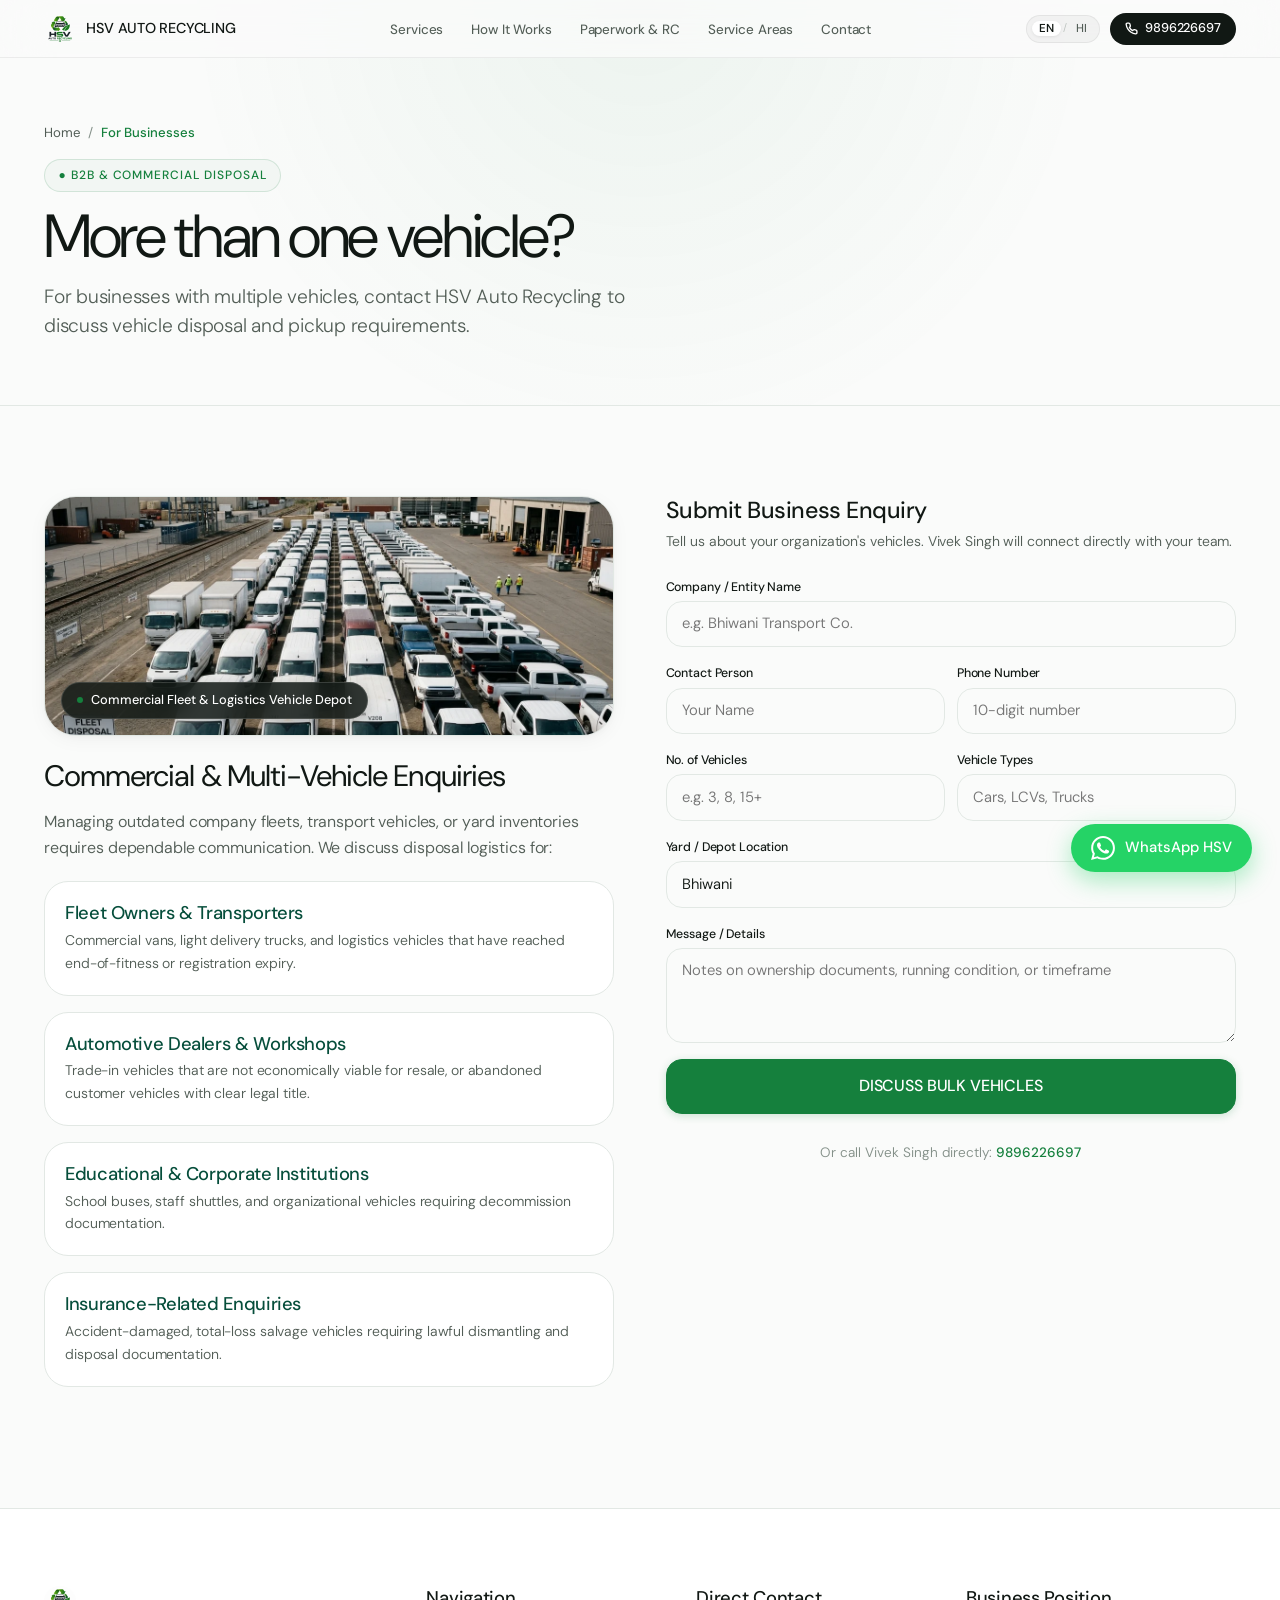
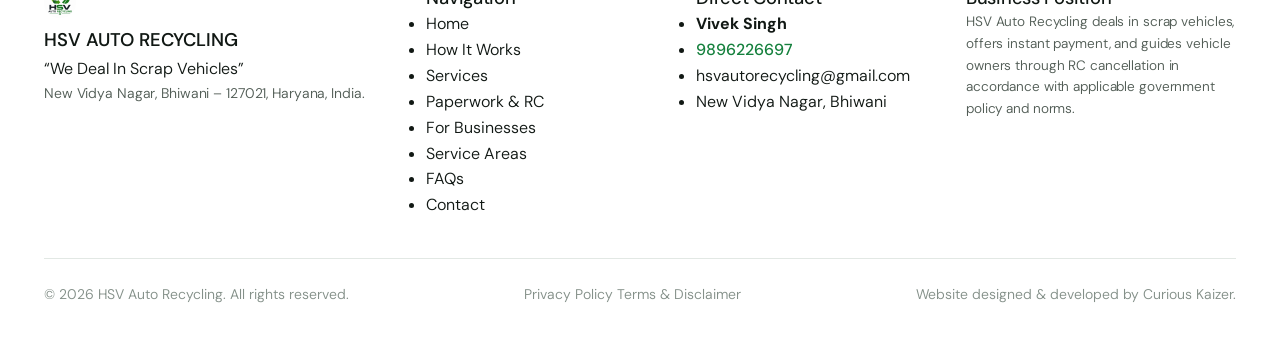
==== business.html @ 7b3df2b0 "Refactor navigation bar into minimal, clean, aesthetic Apple design" ====
<!DOCTYPE html>
<html lang="en">
<head>
  <meta charset="UTF-8">
  <meta name="viewport" content="width=device-width, initial-scale=1.0">
  <title>Business & Bulk Vehicle Disposal in Bhiwani | HSV Auto Recycling</title>
  <meta name="description" content="Corporate, transporter, dealer and fleet vehicle disposal enquiries with HSV Auto Recycling in Bhiwani, Haryana. Coordinated pickup, valuation and paperwork.">
  <link rel="canonical" href="https://hsvautorecycling.com/business.html">
  <meta property="og:title" content="Business & Bulk Vehicle Scrapping | HSV Auto Recycling">
  <meta property="og:description" content="Commercial fleet, transporter and bulk vehicle recycling coordination in Bhiwani, Haryana.">
  <meta property="og:image" content="assets/images/og-image.jpg">
  <link rel="icon" type="image/png" href="assets/images/favicon.png">

  <!-- Apple-inspired Typography: San Francisco & DM Sans -->
  <link rel="preconnect" href="https://fonts.googleapis.com">
  <link rel="preconnect" href="https://fonts.gstatic.com" crossorigin>
  <link href="https://fonts.googleapis.com/css2?family=DM+Sans:ital,opsz,wght@0,9..40,100..1000;1,9..40,100..1000&display=swap" rel="stylesheet">

  <link rel="stylesheet" href="assets/css/style.css">
</head>
<body>

  <header class="site-header" id="site-header">
    <div class="container nav-container">
      <a href="index.html" class="brand-logo-link" aria-label="HSV Auto Recycling">
        <img src="assets/images/logo-transparent.png" alt="HSV Emblem" class="brand-logo-img" width="32" height="32">
        <span class="brand-name">HSV AUTO RECYCLING</span>
      </a>

      <!-- Desktop Navigation Links (Clean & Minimal) -->
      <nav class="desktop-only" aria-label="Main Navigation">
        <ul class="nav-links">
          <li><a href="services.html" class="nav-link">Services</a></li>
          <li><a href="how-it-works.html" class="nav-link">How It Works</a></li>
          <li><a href="paperwork.html" class="nav-link">Paperwork &amp; RC</a></li>
          <li><a href="service-areas.html" class="nav-link">Service Areas</a></li>
          <li><a href="contact.html" class="nav-link">Contact</a></li>
        </ul>
      </nav>

      <!-- Nav Actions (Minimalist Pill Controls) -->
      <div class="nav-actions">
        <div class="lang-switch-pill" role="group" aria-label="Language Selector">
          <button type="button" class="lang-btn active" data-lang="en">EN</button>
          <span class="lang-divider">/</span>
          <button type="button" class="lang-btn" data-lang="hi">HI</button>
        </div>

        <a href="tel:9896226697" class="nav-cta-btn" aria-label="Call 9896226697">
          <svg width="13" height="13" viewBox="0 0 24 24" fill="none" stroke="currentColor" stroke-width="2.5" stroke-linecap="round" stroke-linejoin="round">
            <path d="M22 16.92v3a2 2 0 0 1-2.18 2 19.79 19.79 0 0 1-8.63-3.07 19.5 19.5 0 0 1-6-6 19.79 19.79 0 0 1-3.07-8.67A2 2 0 0 1 4.11 2h3a2 2 0 0 1 2 1.72 12.84 12.84 0 0 0 .7 2.81 2 2 0 0 1-.45 2.11L8.09 9.91a16 16 0 0 0 6 6l1.27-1.27a2 2 0 0 1 2.11-.45 12.84 12.84 0 0 0 2.81.7A2 2 0 0 1 22 16.92z"></path>
          </svg>
          <span>9896226697</span>
        </a>

        <button type="button" class="hamburger-btn" aria-label="Open Navigation Menu" aria-expanded="false">
          <span class="hamburger-line top"></span>
          <span class="hamburger-line bottom"></span>
        </button>
      </div>
    </div>
  </header>

  <!-- Mobile Navigation Sheet -->
  <div class="mobile-nav-sheet" aria-label="Mobile Navigation">
    <ul class="mobile-nav-links">
      <li><a href="index.html" class="mobile-nav-link"><span>Home</span> <span>→</span></a></li>
      <li><a href="services.html" class="mobile-nav-link"><span>Services</span> <span>→</span></a></li>
      <li><a href="how-it-works.html" class="mobile-nav-link"><span>How It Works</span> <span>→</span></a></li>
      <li><a href="paperwork.html" class="mobile-nav-link"><span>Paperwork &amp; RC</span> <span>→</span></a></li>
      <li><a href="business.html" class="mobile-nav-link active"><span>For Businesses</span> <span>→</span></a></li>
      <li><a href="service-areas.html" class="mobile-nav-link"><span>Service Areas</span> <span>→</span></a></li>
      <li><a href="faq.html" class="mobile-nav-link"><span>FAQs</span> <span>→</span></a></li>
      <li><a href="contact.html" class="mobile-nav-link"><span>Contact Us</span> <span>→</span></a></li>
    </ul>

    <div class="mobile-nav-footer">
      <a href="tel:9896226697" class="btn btn-primary btn-block">Call 9896226697</a>
      <a href="https://wa.me/919896226697?text=Hi%20HSV%20Auto%20Recycling%2C%20I%20have%20a%20bulk%20vehicle%20enquiry." target="_blank" rel="noopener noreferrer" class="btn btn-whatsapp btn-block">WhatsApp HSV</a>
    </div>
  </div>

  <main>
    <section class="subpage-hero">
      <div class="container subpage-hero-content">
        <nav class="breadcrumb-nav" aria-label="Breadcrumb">
          <a href="index.html">Home</a>
          <span>/</span>
          <span style="color: var(--color-primary); font-weight: 500;">For Businesses</span>
        </nav>
        <div class="pill">● B2B & COMMERCIAL DISPOSAL</div>
        <h1 style="margin-top: 0.75rem; margin-bottom: 0.75rem;">More than one vehicle?</h1>
        <p class="lead">
          For businesses with multiple vehicles, contact HSV Auto Recycling to discuss vehicle disposal and pickup requirements.
        </p>
      </div>
    </section>

    <section class="section">
      <div class="container">
        <div class="business-section-grid">
          
          <!-- B2B Information & Categories -->
          <div>
            <div class="media-card" style="height: 240px; margin-bottom: 1.5rem;"><img src="assets/images/fleet-commercial.webp" alt="Commercial Fleet Disposal Yard" loading="lazy"><div class="media-badge-overlay"><span class="pill-dot"></span> Commercial Fleet & Logistics Vehicle Depot</div></div>
            <h2 style="font-size: 1.85rem; margin-bottom: 1rem;">Commercial & Multi-Vehicle Enquiries</h2>
            <p style="margin-bottom: 1.25rem;">
              Managing outdated company fleets, transport vehicles, or yard inventories requires dependable communication. We discuss disposal logistics for:
            </p>

            <div style="display: flex; flex-direction: column; gap: 1rem; margin-bottom: 2rem;">
              <div class="bento-card" style="padding: 1.25rem;">
                <h3 style="font-size: 1.15rem; color: var(--color-forest); font-weight: 480; margin-bottom: 0.25rem;">Fleet Owners & Transporters</h3>
                <p style="font-size: 0.875rem; color: var(--text-secondary);">
                  Commercial vans, light delivery trucks, and logistics vehicles that have reached end-of-fitness or registration expiry.
                </p>
              </div>

              <div class="bento-card" style="padding: 1.25rem;">
                <h3 style="font-size: 1.15rem; color: var(--color-forest); font-weight: 480; margin-bottom: 0.25rem;">Automotive Dealers & Workshops</h3>
                <p style="font-size: 0.875rem; color: var(--text-secondary);">
                  Trade-in vehicles that are not economically viable for resale, or abandoned customer vehicles with clear legal title.
                </p>
              </div>

              <div class="bento-card" style="padding: 1.25rem;">
                <h3 style="font-size: 1.15rem; color: var(--color-forest); font-weight: 480; margin-bottom: 0.25rem;">Educational & Corporate Institutions</h3>
                <p style="font-size: 0.875rem; color: var(--text-secondary);">
                  School buses, staff shuttles, and organizational vehicles requiring decommission documentation.
                </p>
              </div>

              <div class="bento-card" style="padding: 1.25rem;">
                <h3 style="font-size: 1.15rem; color: var(--color-forest-green); margin-bottom: 0.25rem;">Insurance-Related Enquiries</h3>
                <p style="font-size: 0.875rem; color: var(--color-text-muted);">
                  Accident-damaged, total-loss salvage vehicles requiring lawful dismantling and disposal documentation.
                </p>
              </div>
            </div>
          </div>

          <!-- Business Enquiry Form -->
          <div class="business-card" style="position: sticky; top: 100px;">
            <h3 style="font-size: 1.45rem; margin-bottom: 0.35rem;">Submit Business Enquiry</h3>
            <p style="font-size: 0.875rem; color: var(--color-text-muted); margin-bottom: 1.5rem;">
              Tell us about your organization's vehicles. Vivek Singh will connect directly with your team.
            </p>

            <form id="business-enquiry-form" class="quote-form" novalidate>
              <div class="form-group">
                <label for="biz-company" class="form-label">Company / Entity Name</label>
                <input type="text" id="biz-company" name="company_name" class="form-input" placeholder="e.g. Bhiwani Transport Co." required>
              </div>

              <div style="display: grid; grid-template-columns: 1fr 1fr; gap: 0.75rem;">
                <div class="form-group">
                  <label for="biz-contact" class="form-label">Contact Person</label>
                  <input type="text" id="biz-contact" name="contact_person" class="form-input" placeholder="Your Name" required>
                </div>
                <div class="form-group">
                  <label for="biz-phone" class="form-label">Phone Number</label>
                  <input type="tel" id="biz-phone" name="phone" class="form-input" placeholder="10-digit number" required inputmode="numeric">
                </div>
              </div>

              <div style="display: grid; grid-template-columns: 1fr 1fr; gap: 0.75rem;">
                <div class="form-group">
                  <label for="biz-count" class="form-label">No. of Vehicles</label>
                  <input type="text" id="biz-count" name="number_of_vehicles" class="form-input" placeholder="e.g. 3, 8, 15+">
                </div>
                <div class="form-group">
                  <label for="biz-type" class="form-label">Vehicle Types</label>
                  <input type="text" id="biz-type" name="vehicle_types" class="form-input" placeholder="Cars, LCVs, Trucks">
                </div>
              </div>

              <div class="form-group">
                <label for="biz-location" class="form-label">Yard / Depot Location</label>
                <input type="text" id="biz-location" name="location" class="form-input" placeholder="City / Yard Location" value="Bhiwani">
              </div>

              <div class="form-group">
                <label for="biz-msg" class="form-label">Message / Details</label>
                <textarea id="biz-msg" name="message" class="form-textarea" rows="3" placeholder="Notes on ownership documents, running condition, or timeframe"></textarea>
              </div>

              <button type="submit" class="btn btn-primary btn-block btn-lg">
                DISCUSS BULK VEHICLES
              </button>

              <div style="text-align: center; margin-top: 0.75rem; font-size: 0.85rem; color: var(--text-tertiary);">
                Or call Vivek Singh directly: <a href="tel:9896226697" style="color: var(--color-primary); font-weight: 500;">9896226697</a>
              </div>
            </form>
          </div>

        </div>
      </div>
    </section>
  </main>

  <footer class="site-footer">
    <div class="container">
      <div class="footer-top-grid">
        <div class="footer-brand">
          <a href="index.html" class="brand-logo-link">
            <img src="assets/images/logo.png" alt="HSV Auto Recycling" class="brand-logo-img" width="160" height="52">
          </a>
          <div style="font-weight: 550; font-size: 1.15rem;">HSV AUTO RECYCLING</div>
          <div class="footer-tagline-quote">“We Deal In Scrap Vehicles”</div>
          <p style="font-size: 0.875rem; color: var(--text-secondary);">
            New Vidya Nagar, Bhiwani – 127021, Haryana, India.
          </p>
        </div>
        <div>
          <h4 class="footer-col-title">Navigation</h4>
          <ul class="footer-links">
            <li><a href="index.html" class="footer-link">Home</a></li>
            <li><a href="how-it-works.html" class="footer-link">How It Works</a></li>
            <li><a href="services.html" class="footer-link">Services</a></li>
            <li><a href="paperwork.html" class="footer-link">Paperwork & RC</a></li>
            <li><a href="business.html" class="footer-link">For Businesses</a></li>
            <li><a href="service-areas.html" class="footer-link">Service Areas</a></li>
            <li><a href="faq.html" class="footer-link">FAQs</a></li>
            <li><a href="contact.html" class="footer-link">Contact</a></li>
          </ul>
        </div>
        <div>
          <h4 class="footer-col-title">Direct Contact</h4>
          <ul class="footer-contact-list">
            <li><strong>Vivek Singh</strong></li>
            <li><a href="tel:9896226697" class="footer-link" style="color: var(--color-primary); font-weight: 500;">9896226697</a></li>
            <li><a href="mailto:hsvautorecycling@gmail.com" class="footer-link">hsvautorecycling@gmail.com</a></li>
            <li>New Vidya Nagar, Bhiwani</li>
          </ul>
        </div>
        <div>
          <h4 class="footer-col-title">Business Position</h4>
          <p style="font-size: 0.85rem; color: var(--color-text-muted); line-height: 1.6;">
            HSV Auto Recycling deals in scrap vehicles, offers instant payment, and guides vehicle owners through RC cancellation in accordance with applicable government policy and norms.
          </p>
        </div>
      </div>
      <div class="footer-bottom-bar">
        <div>© 2026 HSV Auto Recycling. All rights reserved.</div>
        <div class="footer-legal-links">
          <a href="privacy.html" class="footer-link">Privacy Policy</a>
          <a href="terms.html" class="footer-link">Terms & Disclaimer</a>
        </div>
        <div>Website designed & developed by Curious Kaizer.</div>
      </div>
    </div>
  </footer>

  <a href="https://wa.me/919896226697?text=Hi%20HSV%20Auto%20Recycling%2C%20I%20have%20a%20business%20enquiry." target="_blank" rel="noopener noreferrer" class="floating-whatsapp-btn" aria-label="WhatsApp HSV">
    <svg width="24" height="24" viewBox="0 0 24 24" fill="currentColor">
      <path d="M.057 24l1.687-6.163c-1.041-1.804-1.588-3.849-1.587-5.946.003-6.556 5.338-11.891 11.893-11.891 3.181.001 6.167 1.24 8.413 3.488 2.245 2.248 3.481 5.236 3.48 8.414-.003 6.557-5.338 11.892-11.893 11.892-1.99-.001-3.951-.5-5.688-1.448l-6.305 1.654zm6.597-3.807c1.676.995 3.276 1.591 5.392 1.592 5.448 0 9.886-4.434 9.889-9.885.002-5.462-4.415-9.89-9.881-9.892-5.452 0-9.887 4.434-9.889 9.884-.001 2.225.651 3.891 1.746 5.634l-.999 3.648 3.742-.981zm11.387-5.464c-.074-.124-.272-.198-.57-.347-.297-.149-1.758-.868-2.031-.967-.272-.099-.47-.149-.669.149-.198.297-.768.967-.941 1.165-.173.198-.347.223-.644.074-.297-.149-1.255-.462-2.39-1.475-.883-.788-1.48-1.761-1.653-2.059-.173-.297-.018-.458.13-.606.134-.133.297-.347.446-.521.151-.172.2-.296.3-.495.099-.198.05-.372-.025-.521-.075-.148-.669-1.611-.916-2.206-.242-.579-.487-.501-.669-.51l-.57-.01c-.198 0-.52.074-.792.372s-1.04 1.016-1.04 2.479 1.065 2.876 1.213 3.074c.149.198 2.095 3.2 5.076 4.487.709.306 1.263.489 1.694.626.712.226 1.36.194 1.872.118.571-.085 1.758-.719 2.006-1.413.248-.695.248-1.29.173-1.414z"/>
    </svg>
    <span>WhatsApp HSV</span>
  </a>

  <aside class="mobile-action-bar" aria-label="Quick Mobile Actions">
    <div class="mobile-action-bar-inner">
      <a href="tel:9896226697" class="mobile-action-btn btn-secondary">CALL</a>
      <a href="https://wa.me/919896226697?text=Hi%20HSV%20Auto%20Recycling%2C%20I%20have%20a%20bulk%20enquiry." target="_blank" rel="noopener noreferrer" class="mobile-action-btn btn-whatsapp">WHATSAPP</a>
      <a href="business.html#business-enquiry-form" class="mobile-action-btn btn-primary">BULK FORM</a>
    </div>
  </aside>

  <script src="assets/js/main.js"></script>
</body>
</html>
---- assets/css/style.css ----
@import url('https://fonts.googleapis.com/css2?family=DM+Sans:ital,opsz,wght@0,9..40,100..1000;1,9..40,100..1000&display=swap');

/* ==========================================================================
   HSV AUTO RECYCLING — PREMIUM APPLE-INSPIRED DESIGN SYSTEM
   Bhiwani, Haryana, India
   Swiss Typography • Bento Grid Architecture • Controlled Cinematic Motion
   Strict Font Family: Apple San Francisco (-apple-system / SF Pro) & DM Sans
   ========================================================================== */

:root {
  /* Core Brand Color Tokens */
  --color-primary: #15803D;
  --color-primary-hover: #166534;
  --color-primary-light: #22C55E;
  --color-primary-subtle: rgba(21, 128, 61, 0.08);
  --color-primary-glow: rgba(34, 197, 94, 0.25);
  --color-forest: #064E3B;
  --color-forest-dark: #072F24;
  --color-lime: #4ADE80;
  
  /* Legacy Color Compatibility for Subpages */
  --color-forest-green: var(--color-forest);
  --color-text-main: var(--text-primary);
  --color-text-muted: var(--text-secondary);
  --color-text-subtle: var(--text-tertiary);
  --color-surface-soft: var(--bg-surface-soft);
  --color-border: var(--border-subtle);
  --color-dark-bg: var(--dark-bg-page);
  --color-dark-surface: var(--dark-bg-surface);

  /* Neutral Palette (Light Mode Default) */
  --bg-page: #FAFBFA;
  --bg-surface: #FFFFFF;
  --bg-surface-soft: #F2F6F3;
  --bg-surface-elevated: #FFFFFF;
  --text-primary: #111814;
  --text-secondary: #525D56;
  --text-tertiary: #849089;
  --border-subtle: #E2E8E4;
  --border-hover: #CBD5CE;
  --border-highlight: rgba(21, 128, 61, 0.35);

  /* Dark Theme Tokens (Applied via data-theme="dark" or .theme-dark) */
  --dark-bg-page: #080D0B;
  --dark-bg-surface: #0E1612;
  --dark-bg-surface-soft: #14201A;
  --dark-bg-surface-elevated: #182820;
  --dark-text-primary: #F0F4F1;
  --dark-text-secondary: #9EB0A5;
  --dark-text-tertiary: #6E8276;
  --dark-border-subtle: #1C2E24;
  --dark-border-hover: #2B4536;
  --dark-border-highlight: rgba(74, 222, 128, 0.4);

  /* Systematic Spacing Scale */
  --space-1: 4px;
  --space-2: 8px;
  --space-3: 12px;
  --space-4: 16px;
  --space-5: 20px;
  --space-6: 24px;
  --space-8: 32px;
  --space-10: 40px;
  --space-12: 48px;
  --space-16: 64px;
  --space-20: 80px;
  --space-24: 96px;
  --space-32: 128px;

  /* Typography Scale & Metrics — Strictly Apple San Francisco & DM Sans */
  --font-sans: -apple-system, BlinkMacSystemFont, "SF Pro Display", "SF Pro Text", "SF Pro", "DM Sans", -apple-system-headline, sans-serif;
  --font-display: -apple-system, BlinkMacSystemFont, "SF Pro Display", "SF Pro", "DM Sans", -apple-system-headline, sans-serif;
  --font-body: -apple-system, BlinkMacSystemFont, "SF Pro Text", "DM Sans", sans-serif;
  --font-mono: -apple-system, BlinkMacSystemFont, "SF Pro Display", "DM Sans", monospace;

  /* Fluid Display Sizes */
  --text-hero: clamp(2.6rem, 5.5vw, 4.75rem);
  --text-h1: clamp(2.2rem, 4vw, 3.6rem);
  --text-h2: clamp(1.85rem, 3.2vw, 2.85rem);
  --text-h3: clamp(1.35rem, 2vw, 1.85rem);
  --text-lead: clamp(1.05rem, 1.5vw, 1.25rem);
  --text-body: 1rem;
  --text-small: 0.875rem;
  --text-caption: 0.775rem;

  /* Radii */
  --radius-xs: 6px;
  --radius-sm: 10px;
  --radius-md: 16px;
  --radius-lg: 24px;
  --radius-xl: 32px;
  --radius-pill: 9999px;

  /* Shadows (Subtle & Apple-grade) */
  --shadow-subtle: 0 1px 3px rgba(17, 24, 20, 0.03), 0 1px 2px rgba(17, 24, 20, 0.02);
  --shadow-card: 0 4px 20px -2px rgba(17, 24, 20, 0.05), 0 2px 6px -1px rgba(17, 24, 20, 0.03);
  --shadow-hover: 0 16px 36px -4px rgba(21, 128, 61, 0.1), 0 4px 12px -2px rgba(17, 24, 20, 0.04);
  --shadow-dark-card: 0 8px 30px rgba(0, 0, 0, 0.45);
  --shadow-float: 0 20px 48px rgba(7, 92, 52, 0.2);

  /* Transitions */
  --ease-out: cubic-bezier(0.16, 1, 0.3, 1);
  --transition-fast: 160ms var(--ease-out);
  --transition-normal: 260ms var(--ease-out);
  --transition-smooth: 420ms var(--ease-out);

  /* Layout Container */
  --container-max: 1360px;
  --header-height: 58px;
}

/* Base Reset */
*, *::before, *::after {
  box-sizing: border-box;
  margin: 0;
  padding: 0;
}

html {
  font-size: 16px;
  scroll-behavior: smooth;
  -webkit-font-smoothing: antialiased;
  -moz-osx-font-smoothing: grayscale;
  text-rendering: optimizeLegibility;
  background-color: var(--bg-page);
  color: var(--text-primary);
}

body {
  font-family: var(--font-sans);
  font-size: var(--text-body);
  font-weight: 350;
  line-height: 1.62;
  background-color: var(--bg-page);
  color: var(--text-primary);
  overflow-x: hidden;
  transition: background-color 0.4s var(--ease-out), color 0.4s var(--ease-out);
}

@media (max-width: 820px) {
  body {
    padding-bottom: 74px;
  }
}

img, picture, svg {
  display: block;
  max-width: 100%;
}

a {
  color: inherit;
  text-decoration: none;
  transition: color var(--transition-fast);
}

button, input, select, textarea {
  font: inherit;
}

button {
  cursor: pointer;
  border: none;
  background: none;
}

:focus-visible {
  outline: 2px solid var(--color-primary);
  outline-offset: 3px;
}

/* ==========================================================================
   2. VISUAL HIERARCHY & TYPOGRAPHY (APPLE-INSPIRED THIN REFINEMENT)
   ========================================================================== */
.eyebrow {
  display: inline-flex;
  align-items: center;
  gap: 0.5rem;
  font-family: var(--font-display);
  font-size: var(--text-caption);
  font-weight: 500;
  letter-spacing: 0.08em;
  text-transform: uppercase;
  color: var(--color-primary);
  background-color: var(--bg-surface-soft);
  padding: 0.35rem 0.85rem;
  border-radius: var(--radius-pill);
  border: 1px solid rgba(21, 128, 61, 0.15);
  margin-bottom: var(--space-3);
  width: fit-content;
}

.eyebrow-dot {
  width: 6px;
  height: 6px;
  border-radius: 50%;
  background-color: var(--color-primary);
  display: inline-block;
  animation: pulse-dot 2.5s infinite;
}

@keyframes pulse-dot {
  0% { transform: scale(0.9); opacity: 0.8; }
  50% { transform: scale(1.25); opacity: 1; }
  100% { transform: scale(0.9); opacity: 0.8; }
}

h1, h2, h3, h4, h5, h6 {
  font-family: var(--font-display);
  color: var(--text-primary);
  margin-top: 0;
  text-wrap: balance;
}

h1 {
  font-size: var(--text-hero);
  font-weight: 350;
  line-height: 1.05;
  letter-spacing: -0.04em;
}

h1 strong, h1 b {
  font-weight: 550;
}

h2 {
  font-size: var(--text-h2);
  font-weight: 400;
  line-height: 1.12;
  letter-spacing: -0.032em;
}

h2 strong, h2 b {
  font-weight: 550;
}

h3 {
  font-size: var(--text-h3);
  font-weight: 480;
  line-height: 1.22;
  letter-spacing: -0.02em;
}

h3 strong, h3 b {
  font-weight: 550;
}

h4 {
  font-size: 1.15rem;
  font-weight: 480;
  line-height: 1.35;
  letter-spacing: -0.015em;
}

p {
  font-family: var(--font-body);
  font-size: var(--text-body);
  font-weight: 350;
  color: var(--text-secondary);
  line-height: 1.64;
  letter-spacing: -0.008em;
}

p.lead, .lead, .subpage-hero-lead {
  font-size: var(--text-lead);
  font-weight: 300;
  line-height: 1.55;
  letter-spacing: -0.012em;
  color: var(--text-secondary);
  max-width: 640px;
}

.max-w-prose {
  max-width: 640px;
}

.text-gradient-green {
  background: linear-gradient(135deg, var(--color-primary) 0%, var(--color-primary-light) 100%);
  -webkit-background-clip: text;
  -webkit-text-fill-color: transparent;
  display: inline-block;
  font-weight: inherit;
}

/* Subpage Hero Section (Apple Editorial Layout) */
.subpage-hero {
  padding-top: calc(var(--header-height) + clamp(2.5rem, 5vw, 4.5rem));
  padding-bottom: clamp(2.5rem, 5vw, 4rem);
  background: radial-gradient(circle at 50% 0%, rgba(21, 128, 61, 0.06) 0%, transparent 60%), var(--bg-page);
  border-bottom: 1px solid var(--border-subtle);
  position: relative;
}

.subpage-hero-content {
  max-width: 860px;
}

.subpage-hero h1 {
  font-size: clamp(2.3rem, 4.8vw, 3.8rem);
  font-weight: 350;
  letter-spacing: -0.038em;
  line-height: 1.08;
  margin-top: var(--space-3);
  margin-bottom: var(--space-4);
  color: var(--text-primary);
}

.breadcrumb-nav {
  display: flex;
  align-items: center;
  gap: 0.5rem;
  font-size: 0.825rem;
  font-weight: 400;
  color: var(--text-tertiary);
  margin-bottom: var(--space-4);
}

.breadcrumb-nav a {
  color: var(--text-secondary);
  transition: color var(--transition-fast);
}

.breadcrumb-nav a:hover {
  color: var(--color-primary);
}

.breadcrumb-nav span {
  color: var(--text-tertiary);
}

/* Pill / Tag Component */
.pill {
  display: inline-flex;
  align-items: center;
  gap: 0.45rem;
  font-family: var(--font-display);
  font-size: 0.75rem;
  font-weight: 500;
  letter-spacing: 0.08em;
  text-transform: uppercase;
  color: var(--color-primary);
  background-color: var(--bg-surface-soft);
  padding: 0.35rem 0.85rem;
  border-radius: var(--radius-pill);
  border: 1px solid rgba(21, 128, 61, 0.15);
  width: fit-content;
}

.pill-dot {
  width: 6px;
  height: 6px;
  border-radius: 50%;
  background-color: var(--color-primary);
  display: inline-block;
}

/* Step Badge */
.step-badge {
  font-family: var(--font-display);
  font-size: 0.85rem;
  font-weight: 400;
  letter-spacing: -0.02em;
  color: var(--color-primary);
  background-color: var(--bg-surface-soft);
  padding: 0.25rem 0.65rem;
  border-radius: var(--radius-pill);
  border: 1px solid rgba(21, 128, 61, 0.15);
}

/* Eligibility note & vehicle card elements */
.eligibility-note {
  font-size: 0.8rem;
  font-weight: 400;
  color: var(--text-tertiary);
}

.vehicle-card-icon-wrap {
  width: 48px;
  height: 48px;
  border-radius: var(--radius-sm);
  background-color: var(--bg-surface-soft);
  color: var(--color-primary);
  display: flex;
  align-items: center;
  justify-content: center;
  margin-bottom: var(--space-4);
  transition: all var(--transition-fast);
}

.vehicle-card:hover .vehicle-card-icon-wrap {
  background-color: var(--color-primary);
  color: #FFFFFF;
}

.vehicle-card-title {
  font-size: 1.35rem;
  font-weight: 450;
  letter-spacing: -0.02em;
  margin-bottom: var(--space-2);
}

.vehicle-card-desc {
  font-size: 0.95rem;
  font-weight: 350;
  line-height: 1.6;
  color: var(--text-secondary);
  margin-bottom: var(--space-3);
}

.vehicle-card-footer {
  margin-top: auto;
  padding-top: var(--space-4);
  border-top: 1px solid var(--border-subtle);
  display: flex;
  align-items: center;
  justify-content: space-between;
  gap: var(--space-3);
}

/* ==========================================================================
   CONTAINER & SECTION SYSTEM
   ========================================================================== */
.container {
  width: 100%;
  max-width: var(--container-max);
  margin-left: auto;
  margin-right: auto;
  padding-left: clamp(1.25rem, 4vw, 2.75rem);
  padding-right: clamp(1.25rem, 4vw, 2.75rem);
}

.section {
  padding-top: clamp(4rem, 7vw, 7.5rem);
  padding-bottom: clamp(4rem, 7vw, 7.5rem);
  position: relative;
}

.section-header {
  max-width: 720px;
  margin-bottom: clamp(2.5rem, 5vw, 4.5rem);
}

.section-header.text-center {
  margin-left: auto;
  margin-right: auto;
  text-align: center;
}

.section-header h2 {
  margin-top: var(--space-2);
  margin-bottom: var(--space-4);
}

/* ==========================================================================
   3. SCROLL-BASED LIGHT → DARK TRANSITION SECTION
   ========================================================================== */
.theme-dark-transition-wrapper {
  background-color: var(--dark-bg-page);
  color: var(--dark-text-primary);
  position: relative;
  overflow: hidden;
  transition: background-color 0.5s var(--ease-out);
  padding-top: clamp(4.5rem, 8vw, 8rem);
  padding-bottom: clamp(4.5rem, 8vw, 8rem);
}

/* Glow Orb Background Accents in Dark Section */
.theme-dark-transition-wrapper::before {
  content: "";
  position: absolute;
  top: -150px;
  right: -100px;
  width: 500px;
  height: 500px;
  border-radius: 50%;
  background: radial-gradient(circle, rgba(21, 128, 61, 0.18) 0%, transparent 70%);
  pointer-events: none;
}

.theme-dark-transition-wrapper::after {
  content: "";
  position: absolute;
  bottom: -150px;
  left: -100px;
  width: 450px;
  height: 450px;
  border-radius: 50%;
  background: radial-gradient(circle, rgba(34, 197, 94, 0.12) 0%, transparent 70%);
  pointer-events: none;
}

.theme-dark-transition-wrapper h2, 
.theme-dark-transition-wrapper h3, 
.theme-dark-transition-wrapper h4 {
  color: var(--dark-text-primary);
}

.theme-dark-transition-wrapper p {
  color: var(--dark-text-secondary);
}

.theme-dark-transition-wrapper .eyebrow {
  background-color: rgba(74, 222, 128, 0.12);
  color: var(--color-lime);
  border-color: rgba(74, 222, 128, 0.25);
}

.theme-dark-transition-wrapper .eyebrow-dot {
  background-color: var(--color-lime);
}

.theme-dark-transition-wrapper .bento-card,
.theme-dark-transition-wrapper .why-card-sub,
.theme-dark-transition-wrapper .why-card-main {
  background-color: var(--dark-bg-surface);
  border-color: var(--dark-border-subtle);
  color: var(--dark-text-primary);
  box-shadow: var(--shadow-dark-card);
}

.theme-dark-transition-wrapper .bento-card:hover,
.theme-dark-transition-wrapper .why-card-sub:hover {
  border-color: var(--dark-border-highlight);
  box-shadow: 0 16px 36px rgba(0, 0, 0, 0.6), 0 0 20px rgba(34, 197, 94, 0.15);
}

/* ==========================================================================
   4 & 5. HEADING SCROLL WORD ILLUMINATION & BODY MOTION
   ========================================================================== */
.reveal-heading {
  display: inline;
}

.reveal-word {
  display: inline-block;
  opacity: 0.35;
  filter: blur(2px);
  transform: translateY(4px);
  transition: opacity 0.4s var(--ease-out), filter 0.4s var(--ease-out), transform 0.4s var(--ease-out);
}

.reveal-word.is-illuminated {
  opacity: 1;
  filter: blur(0);
  transform: translateY(0);
}

.scroll-reveal {
  opacity: 0;
  transform: translateY(22px);
  transition: opacity 0.6s var(--ease-out), transform 0.6s var(--ease-out);
  will-change: opacity, transform;
}

.scroll-reveal.is-revealed {
  opacity: 1;
  transform: translateY(0);
}

.delay-1 { transition-delay: 0.08s; }
.delay-2 { transition-delay: 0.16s; }
.delay-3 { transition-delay: 0.24s; }
.delay-4 { transition-delay: 0.32s; }

/* ==========================================================================
   13 & 14. NAVIGATION (APPLE-INSPIRED MINIMAL & CLEAN)
   ========================================================================== */
.site-header {
  position: fixed;
  top: 0;
  left: 0;
  width: 100%;
  height: var(--header-height);
  z-index: 1000;
  background-color: rgba(250, 251, 250, 0.82);
  backdrop-filter: blur(24px) saturate(180%);
  -webkit-backdrop-filter: blur(24px) saturate(180%);
  border-bottom: 1px solid rgba(0, 0, 0, 0.06);
  transition: background-color var(--transition-normal), border-color var(--transition-normal), box-shadow var(--transition-normal);
}

.site-header.is-scrolled {
  background-color: rgba(255, 255, 255, 0.94);
  border-bottom-color: rgba(0, 0, 0, 0.08);
  box-shadow: 0 2px 20px rgba(17, 24, 20, 0.04);
}

.nav-container {
  display: flex;
  align-items: center;
  justify-content: space-between;
  height: 100%;
  gap: var(--space-4);
}

/* Brand Link */
.brand-logo-link {
  display: inline-flex;
  align-items: center;
  gap: 0.65rem;
  text-decoration: none;
  flex-shrink: 0;
  transition: opacity var(--transition-fast);
}

.brand-logo-link:hover {
  opacity: 0.82;
}

.brand-logo-img {
  width: 32px;
  height: 32px;
  object-fit: contain;
  border-radius: 50%;
  flex-shrink: 0;
}

.brand-name {
  font-family: var(--font-display);
  font-size: 0.9rem;
  font-weight: 500;
  letter-spacing: -0.015em;
  color: var(--text-primary);
  line-height: 1;
  white-space: nowrap;
}

/* Center Desktop Links */
.nav-links {
  display: flex;
  align-items: center;
  gap: 0.25rem;
  list-style: none;
  margin: 0;
  padding: 0;
}

.nav-link {
  font-family: var(--font-display);
  font-size: 0.84rem;
  font-weight: 450;
  letter-spacing: -0.01em;
  color: var(--text-secondary);
  padding: 0.35rem 0.75rem;
  border-radius: var(--radius-pill);
  transition: color var(--transition-fast), background-color var(--transition-fast);
  text-decoration: none;
  white-space: nowrap;
}

.nav-link:hover {
  color: var(--text-primary);
  background-color: rgba(0, 0, 0, 0.04);
}

.nav-link.active {
  color: var(--color-primary);
  background-color: var(--color-primary-subtle);
  font-weight: 500;
}

/* Right Nav Controls */
.nav-actions {
  display: flex;
  align-items: center;
  gap: 0.6rem;
  flex-shrink: 0;
}

/* Minimal Frosted Language Pill */
.lang-switch-pill {
  display: inline-flex;
  align-items: center;
  gap: 2px;
  padding: 2px 5px;
  background: rgba(0, 0, 0, 0.035);
  border: 1px solid rgba(0, 0, 0, 0.06);
  border-radius: var(--radius-pill);
  height: 28px;
}

.lang-switch-pill .lang-btn {
  background: transparent;
  border: none;
  cursor: pointer;
  padding: 2px 7px;
  font-family: var(--font-display);
  font-size: 0.72rem;
  font-weight: 480;
  color: var(--text-secondary);
  border-radius: var(--radius-pill);
  line-height: 1;
  transition: all var(--transition-fast);
}

.lang-switch-pill .lang-btn:hover {
  color: var(--text-primary);
}

.lang-switch-pill .lang-btn.active {
  background: #FFFFFF;
  color: var(--text-primary);
  font-weight: 550;
  box-shadow: 0 1px 3px rgba(0, 0, 0, 0.08);
}

.lang-divider {
  font-size: 0.65rem;
  color: var(--text-tertiary);
  opacity: 0.5;
  user-select: none;
}

/* Apple-style Primary CTA Pill */
.nav-cta-btn {
  display: inline-flex;
  align-items: center;
  gap: 0.45rem;
  height: 32px;
  padding: 0 0.95rem;
  background-color: var(--text-primary);
  color: #FFFFFF;
  border-radius: var(--radius-pill);
  font-family: var(--font-display);
  font-size: 0.8rem;
  font-weight: 500;
  letter-spacing: -0.01em;
  text-decoration: none;
  white-space: nowrap;
  transition: background-color var(--transition-fast), transform var(--transition-fast);
}

.nav-cta-btn:hover {
  background-color: var(--color-primary);
  transform: translateY(-0.5px);
}

.nav-cta-btn:active {
  transform: scale(0.98);
}

/* Minimal 2-Line Hamburger Button */
.hamburger-btn {
  display: none;
  width: 32px;
  height: 32px;
  padding: 0;
  border: 1px solid rgba(0, 0, 0, 0.08);
  border-radius: var(--radius-pill);
  background: transparent;
  cursor: pointer;
  align-items: center;
  justify-content: center;
  flex-direction: column;
  gap: 4px;
  transition: border-color var(--transition-fast), background-color var(--transition-fast);
}

.hamburger-btn:hover {
  background-color: rgba(0, 0, 0, 0.04);
  border-color: rgba(0, 0, 0, 0.12);
}

.hamburger-line {
  width: 15px;
  height: 1.5px;
  background-color: var(--text-primary);
  border-radius: 2px;
  transition: transform 0.25s var(--ease-out), opacity 0.25s var(--ease-out);
  transform-origin: center;
}

.hamburger-btn.is-active .hamburger-line.top {
  transform: translateY(2.75px) rotate(45deg);
}

.hamburger-btn.is-active .hamburger-line.bottom {
  transform: translateY(-2.75px) rotate(-45deg);
}

/* Full-Fidelity Mobile Nav Sheet */
.mobile-nav-sheet {
  position: fixed;
  top: var(--header-height);
  left: 0;
  width: 100%;
  height: calc(100dvh - var(--header-height));
  background: rgba(255, 255, 255, 0.97);
  backdrop-filter: blur(28px) saturate(180%);
  -webkit-backdrop-filter: blur(28px) saturate(180%);
  z-index: 999;
  display: flex;
  flex-direction: column;
  padding: 1.25rem 1.5rem 2rem;
  opacity: 0;
  pointer-events: none;
  transform: translateY(-8px);
  transition: opacity 0.24s var(--ease-out), transform 0.24s var(--ease-out);
  overflow-y: auto;
}

.mobile-nav-sheet.is-open {
  opacity: 1;
  pointer-events: auto;
  transform: translateY(0);
}

.mobile-nav-links {
  list-style: none;
  display: flex;
  flex-direction: column;
  gap: 0.15rem;
  margin: 0 0 auto 0;
  padding: 0;
}

.mobile-nav-link {
  display: flex;
  align-items: center;
  justify-content: space-between;
  padding: 0.75rem 0.4rem;
  font-family: var(--font-display);
  font-size: 1.1rem;
  font-weight: 450;
  letter-spacing: -0.02em;
  color: var(--text-primary);
  text-decoration: none;
  border-bottom: 1px solid var(--border-subtle);
  transition: color var(--transition-fast), padding-left var(--transition-fast);
}

.mobile-nav-link:hover, .mobile-nav-link.active {
  color: var(--color-primary);
  padding-left: 0.35rem;
}

.mobile-nav-link.active {
  font-weight: 500;
}

.mobile-nav-footer {
  display: flex;
  flex-direction: column;
  gap: 0.65rem;
  padding-top: 1.5rem;
}

/* Dark Section Inversion Support */
body.in-dark-section .site-header {
  background-color: rgba(8, 13, 11, 0.88) !important;
  border-bottom-color: rgba(255, 255, 255, 0.08) !important;
}

body.in-dark-section .brand-name {
  color: #FFFFFF;
}

body.in-dark-section .nav-link {
  color: var(--dark-text-secondary);
}

body.in-dark-section .nav-link:hover {
  color: #FFFFFF;
  background-color: rgba(255, 255, 255, 0.06);
}

body.in-dark-section .nav-link.active {
  color: var(--color-lime);
  background-color: rgba(74, 222, 128, 0.12);
}

body.in-dark-section .lang-switch-pill {
  background: rgba(255, 255, 255, 0.08);
  border-color: rgba(255, 255, 255, 0.12);
}

body.in-dark-section .lang-switch-pill .lang-btn {
  color: var(--dark-text-secondary);
}

body.in-dark-section .lang-switch-pill .lang-btn.active {
  background: rgba(255, 255, 255, 0.2);
  color: #FFFFFF;
}

body.in-dark-section .nav-cta-btn {
  background-color: #FFFFFF;
  color: var(--dark-bg-page);
}

body.in-dark-section .nav-cta-btn:hover {
  background-color: var(--color-lime);
  color: var(--dark-bg-page);
}

body.in-dark-section .hamburger-line {
  background-color: #FFFFFF;
}

body.in-dark-section .hamburger-btn {
  border-color: rgba(255, 255, 255, 0.15);
}

/* ==========================================================================
   24. BUTTON SYSTEM
   ========================================================================== */
.btn {
  display: inline-flex;
  align-items: center;
  justify-content: center;
  gap: 0.55rem;
  min-height: 48px;
  padding: 0.65rem 1.45rem;
  border-radius: var(--radius-md);
  font-family: var(--font-display);
  font-size: 0.925rem;
  font-weight: 500;
  letter-spacing: -0.01em;
  transition: all var(--transition-fast);
  text-align: center;
  user-select: none;
  white-space: nowrap;
}

.btn:active {
  transform: scale(0.98);
}

.btn svg.arrow-icon {
  transition: transform var(--transition-fast);
}

.btn:hover svg.arrow-icon {
  transform: translateX(4px);
}

.btn-primary {
  background-color: var(--color-primary);
  color: #FFFFFF;
  border: 1px solid var(--color-primary);
  box-shadow: 0 2px 8px rgba(21, 128, 61, 0.2);
}

.btn-primary:hover {
  background-color: var(--color-primary-hover);
  border-color: var(--color-primary-hover);
  box-shadow: 0 6px 18px rgba(21, 128, 61, 0.3);
  transform: translateY(-1px);
}

.btn-secondary {
  background-color: var(--bg-surface);
  color: var(--text-primary);
  border: 1px solid var(--border-subtle);
}

.btn-secondary:hover {
  background-color: var(--bg-surface-soft);
  border-color: var(--border-hover);
  color: var(--color-primary);
  transform: translateY(-1px);
}

.btn-whatsapp {
  background-color: #25D366;
  color: #FFFFFF;
  border: 1px solid #20BA5A;
  box-shadow: 0 2px 8px rgba(37, 211, 102, 0.25);
}

.btn-whatsapp:hover {
  background-color: #20BA5A;
  box-shadow: 0 6px 18px rgba(37, 211, 102, 0.35);
  transform: translateY(-1px);
}

.btn-white {
  background-color: #FFFFFF;
  color: var(--color-forest);
  border: 1px solid #FFFFFF;
  box-shadow: 0 4px 14px rgba(0, 0, 0, 0.15);
}

.btn-white:hover {
  background-color: #F1F8F3;
  color: var(--color-primary-hover);
  transform: translateY(-1px);
}

.btn-sm {
  min-height: 40px;
  padding: 0.4rem 1rem;
  font-size: 0.85rem;
  border-radius: var(--radius-sm);
}

.btn-lg {
  min-height: 52px;
  padding: 0.85rem 1.85rem;
  font-size: 1rem;
  border-radius: var(--radius-md);
}

.btn-block {
  width: 100%;
}

/* ==========================================================================
   15. HERO SECTION REDESIGN
   ========================================================================== */
.hero-section {
  padding-top: calc(var(--header-height) + clamp(2rem, 4vw, 4rem));
  padding-bottom: clamp(3rem, 6vw, 5.5rem);
  background: radial-gradient(circle at 10% 15%, rgba(34, 197, 94, 0.06) 0%, transparent 45%),
              radial-gradient(circle at 90% 60%, rgba(21, 128, 61, 0.05) 0%, transparent 50%);
  position: relative;
}

.hero-grid {
  display: grid;
  grid-template-columns: 1.15fr 0.85fr;
  gap: clamp(2rem, 4vw, 4rem);
  align-items: center;
}

.hero-content {
  display: flex;
  flex-direction: column;
}

.hero-title {
  margin-top: var(--space-2);
  margin-bottom: var(--space-4);
}

.hero-ctas {
  display: flex;
  flex-wrap: wrap;
  align-items: center;
  gap: var(--space-3);
  margin-top: var(--space-6);
  margin-bottom: var(--space-6);
}

.hero-phone-cta {
  display: inline-flex;
  align-items: center;
  gap: 0.45rem;
  font-family: var(--font-display);
  font-size: var(--text-small);
  font-weight: 500;
  color: var(--text-primary);
  padding: var(--space-2) var(--space-3);
  border-radius: var(--radius-sm);
  transition: color var(--transition-fast);
}

.hero-phone-cta:hover {
  color: var(--color-primary);
}

.trust-chips-row {
  display: flex;
  flex-wrap: wrap;
  gap: var(--space-2);
  margin-top: var(--space-4);
  padding-top: var(--space-4);
  border-top: 1px solid var(--border-subtle);
}

.trust-chip {
  display: inline-flex;
  align-items: center;
  gap: 0.4rem;
  font-family: var(--font-display);
  font-size: var(--text-caption);
  font-weight: 450;
  color: var(--text-primary);
  background-color: var(--bg-surface);
  padding: 0.35rem 0.75rem;
  border-radius: var(--radius-pill);
  border: 1px solid var(--border-subtle);
  box-shadow: var(--shadow-subtle);
}

.trust-chip-check {
  color: var(--color-primary);
  font-size: 0.95rem;
  font-weight: 500;
}

/* ==========================================================================
   QUOTE ENQUIRY CARD (HERO RIGHT)
   ========================================================================== */
.quote-card {
  background-color: var(--bg-surface);
  border: 1px solid var(--border-subtle);
  border-radius: var(--radius-xl);
  padding: clamp(1.5rem, 3vw, 2.25rem);
  box-shadow: var(--shadow-card);
  position: relative;
  overflow: hidden;
}

.quote-card::before {
  content: "";
  position: absolute;
  top: 0;
  left: 0;
  right: 0;
  height: 4px;
  background: linear-gradient(90deg, var(--color-primary), var(--color-lime));
}

.quote-card-header {
  margin-bottom: var(--space-5);
}

.quote-card-title {
  font-family: var(--font-display);
  font-size: 1.45rem;
  font-weight: 450;
  letter-spacing: -0.025em;
  margin-bottom: var(--space-1);
}

.quote-card-subtitle {
  font-size: var(--text-small);
  font-weight: 350;
  color: var(--text-secondary);
}

.quote-form {
  display: flex;
  flex-direction: column;
  gap: var(--space-4);
}

.form-group {
  display: flex;
  flex-direction: column;
  gap: var(--space-1);
}

.form-label {
  font-family: var(--font-display);
  font-size: var(--text-caption);
  font-weight: 480;
  letter-spacing: -0.01em;
  color: var(--text-primary);
  display: flex;
  justify-content: space-between;
  align-items: center;
}

.form-label-hint {
  font-size: 0.72rem;
  color: var(--text-tertiary);
  font-weight: 400;
}

.form-input, .form-select, .form-textarea {
  width: 100%;
  min-height: 46px;
  padding: 0.65rem 0.95rem;
  border-radius: var(--radius-md);
  border: 1px solid var(--border-subtle);
  background-color: #FAFBFA;
  font-size: 0.925rem;
  color: var(--text-primary);
  transition: all var(--transition-fast);
}

.form-input:focus, .form-select:focus, .form-textarea:focus {
  outline: none;
  border-color: var(--color-primary);
  background-color: #FFFFFF;
  box-shadow: 0 0 0 3px var(--color-primary-subtle);
}

.form-input.is-invalid, .form-select.is-invalid {
  border-color: #DC2626;
  background-color: #FEF2F2;
}

.form-error-msg {
  font-size: var(--text-caption);
  color: #DC2626;
  margin-top: 2px;
  display: none;
}

.form-input.is-invalid + .form-error-msg,
.form-select.is-invalid + .form-error-msg {
  display: block;
}

.uppercase-input {
  text-transform: uppercase;
  font-family: var(--font-display);
  letter-spacing: 0.05em;
  font-weight: 450;
}

/* Choice Chips */
.chip-group {
  display: flex;
  flex-wrap: wrap;
  gap: var(--space-2);
}

.choice-chip {
  padding: 0.45rem 0.85rem;
  border-radius: var(--radius-pill);
  font-family: var(--font-display);
  font-size: 0.825rem;
  font-weight: 450;
  border: 1px solid var(--border-subtle);
  background-color: #FAFBFA;
  color: var(--text-secondary);
  cursor: pointer;
  transition: all var(--transition-fast);
}

.choice-chip:hover {
  border-color: var(--border-hover);
  color: var(--text-primary);
}

.choice-chip.is-selected {
  background-color: var(--color-primary-subtle);
  color: var(--color-forest);
  border-color: var(--color-primary);
}

.form-notice {
  font-size: var(--text-caption);
  color: var(--text-tertiary);
  text-align: center;
  display: flex;
  align-items: center;
  justify-content: center;
  gap: 0.35rem;
}

/* Form Success State */
.form-success-banner {
  display: none;
  background-color: var(--bg-surface-soft);
  border: 1px solid rgba(21, 128, 61, 0.25);
  border-radius: var(--radius-lg);
  padding: var(--space-6);
  text-align: center;
  flex-direction: column;
  align-items: center;
  gap: var(--space-3);
}

.form-success-banner.is-active {
  display: flex;
}

.success-icon {
  width: 48px;
  height: 48px;
  border-radius: 50%;
  background-color: var(--color-primary);
  color: #FFFFFF;
  display: flex;
  align-items: center;
  justify-content: center;
  font-size: 1.5rem;
}

/* ==========================================================================
   8 & 9. STICKY STORYTELLING & PROGRESSIVE TIMELINE
   ========================================================================== */
.sticky-storyteller-grid {
  display: grid;
  grid-template-columns: 1fr 1.15fr;
  gap: clamp(2rem, 5vw, 4.5rem);
  align-items: start;
  position: relative;
}

.sticky-visual-column {
  position: sticky;
  top: calc(var(--header-height) + 2rem);
  display: flex;
  flex-direction: column;
  gap: var(--space-4);
}

.sticky-preview-card {
  background-color: var(--bg-surface);
  border: 1px solid var(--border-subtle);
  border-radius: var(--radius-xl);
  overflow: hidden;
  box-shadow: var(--shadow-card);
  height: 400px;
  position: relative;
}

.sticky-preview-card img {
  width: 100%;
  height: 100%;
  object-fit: cover;
  transition: opacity 0.4s var(--ease-out), transform 0.4s var(--ease-out);
}

.timeline-progress-track {
  position: relative;
  padding-left: var(--space-10);
  display: flex;
  flex-direction: column;
  gap: var(--space-8);
}

/* Vertical Timeline Line */
.timeline-progress-track::before {
  content: "";
  position: absolute;
  top: 24px;
  left: 17px;
  width: 2px;
  height: calc(100% - 48px);
  background-color: var(--border-subtle);
  z-index: 1;
}

.timeline-fill-bar {
  position: absolute;
  top: 24px;
  left: 17px;
  width: 2px;
  height: 0%;
  background: linear-gradient(180deg, var(--color-primary), var(--color-lime));
  z-index: 2;
  transition: height 0.3s ease;
}

.timeline-step-item {
  position: relative;
  background-color: var(--bg-surface);
  border: 1px solid var(--border-subtle);
  border-radius: var(--radius-lg);
  padding: var(--space-6);
  box-shadow: var(--shadow-subtle);
  transition: all var(--transition-normal);
}

.timeline-step-item.is-active {
  border-color: var(--color-primary);
  box-shadow: var(--shadow-hover);
  transform: translateX(4px);
}

.timeline-node-badge {
  position: absolute;
  top: 24px;
  left: calc(-1 * var(--space-10) + 4px);
  width: 28px;
  height: 28px;
  border-radius: 50%;
  background-color: var(--bg-surface);
  border: 2px solid var(--border-hover);
  color: var(--text-tertiary);
  font-family: var(--font-display);
  font-size: 0.75rem;
  font-weight: 400;
  display: flex;
  align-items: center;
  justify-content: center;
  z-index: 3;
  transition: all var(--transition-fast);
}

.timeline-step-item.is-active .timeline-node-badge {
  background-color: var(--color-primary);
  border-color: var(--color-primary);
  color: #FFFFFF;
  box-shadow: 0 0 0 4px var(--color-primary-subtle);
}

/* ==========================================================================
   11. BENTO GRID SYSTEM & MICRO-INTERACTIONS
   ========================================================================== */
.bento-grid-4 {
  display: grid;
  grid-template-columns: repeat(4, 1fr);
  gap: var(--space-5);
}

.bento-card {
  background-color: var(--bg-surface);
  border: 1px solid var(--border-subtle);
  border-radius: var(--radius-lg);
  padding: var(--space-6);
  transition: transform var(--transition-normal), border-color var(--transition-normal), box-shadow var(--transition-normal);
  display: flex;
  flex-direction: column;
  position: relative;
}

.bento-card:hover {
  transform: translateY(-4px);
  border-color: var(--border-hover);
  box-shadow: var(--shadow-hover);
}

.bento-card-num {
  font-family: var(--font-display);
  font-size: 0.85rem;
  font-weight: 400;
  letter-spacing: -0.02em;
  color: var(--color-primary);
  margin-bottom: var(--space-3);
  display: flex;
  align-items: center;
  justify-content: space-between;
}

.bento-card-icon {
  width: 42px;
  height: 42px;
  border-radius: var(--radius-sm);
  background-color: var(--bg-surface-soft);
  color: var(--color-primary);
  display: flex;
  align-items: center;
  justify-content: center;
  margin-bottom: var(--space-4);
  transition: transform var(--transition-fast), background-color var(--transition-fast);
}

.bento-card:hover .bento-card-icon {
  transform: scale(1.08);
  background-color: var(--color-primary);
  color: #FFFFFF;
}

/* Vehicle Types Bento */
.vehicle-types-grid {
  display: grid;
  grid-template-columns: repeat(3, 1fr);
  gap: var(--space-6);
}

.vehicle-card {
  background-color: var(--bg-surface);
  border: 1px solid var(--border-subtle);
  border-radius: var(--radius-xl);
  padding: var(--space-6);
  transition: all var(--transition-normal);
  display: flex;
  flex-direction: column;
}

.vehicle-card:hover {
  transform: translateY(-4px);
  border-color: var(--border-hover);
  box-shadow: var(--shadow-hover);
}

.vehicle-3d-visual {
  width: 100%;
  height: 180px;
  display: flex;
  align-items: center;
  justify-content: center;
  background: linear-gradient(180deg, #FFFFFF 0%, var(--bg-surface-soft) 100%);
  border-radius: var(--radius-lg);
  margin-bottom: var(--space-4);
  border: 1px solid var(--border-subtle);
  padding: var(--space-3);
  overflow: hidden;
}

.vehicle-3d-visual img {
  max-height: 160px;
  width: 100%;
  object-fit: contain;
  transition: transform var(--transition-normal);
}

.vehicle-card:hover .vehicle-3d-visual img {
  transform: scale(1.05) translateY(-3px);
}

/* Media Cards */
.media-card {
  position: relative;
  border-radius: var(--radius-xl);
  overflow: hidden;
  border: 1px solid var(--border-subtle);
  box-shadow: var(--shadow-card);
  background-color: #FAFBFA;
}

.media-card img {
  width: 100%;
  height: 100%;
  object-fit: cover;
  transition: transform var(--transition-normal);
}

.media-card:hover img {
  transform: scale(1.02);
}

.media-badge-overlay {
  position: absolute;
  bottom: var(--space-4);
  left: var(--space-4);
  background: rgba(17, 24, 20, 0.85);
  backdrop-filter: blur(12px);
  -webkit-backdrop-filter: blur(12px);
  color: #FFFFFF;
  padding: 0.45rem 0.95rem;
  border-radius: var(--radius-pill);
  font-family: var(--font-display);
  font-size: 0.8rem;
  font-weight: 480;
  display: flex;
  align-items: center;
  gap: 0.5rem;
  border: 1px solid rgba(255, 255, 255, 0.15);
  box-shadow: 0 4px 16px rgba(0, 0, 0, 0.2);
}

.hero-editorial-visual {
  margin-top: var(--space-5);
  border-radius: var(--radius-xl);
  overflow: hidden;
  position: relative;
  border: 1px solid var(--border-subtle);
  box-shadow: var(--shadow-card);
  height: 240px;
}

.hero-editorial-visual img {
  width: 100%;
  height: 100%;
  object-fit: cover;
}

/* ==========================================================================
   PAPERWORK CHECKLIST SPLIT SECTION
   ========================================================================== */
.paperwork-split-container {
  display: grid;
  grid-template-columns: 1fr 1fr;
  gap: clamp(2rem, 4vw, 3.5rem);
  background-color: var(--bg-surface);
  border: 1px solid var(--border-subtle);
  border-radius: var(--radius-xl);
  overflow: hidden;
  box-shadow: var(--shadow-card);
}

.paperwork-left {
  padding: clamp(2rem, 4vw, 3.5rem);
  display: flex;
  flex-direction: column;
  justify-content: center;
}

.checklist-list {
  list-style: none;
  display: flex;
  flex-direction: column;
  gap: var(--space-3);
  margin-top: var(--space-5);
  margin-bottom: var(--space-5);
}

.checklist-item {
  display: flex;
  align-items: flex-start;
  gap: var(--space-3);
  font-size: 0.95rem;
  color: var(--text-primary);
  font-weight: 400;
}

.check-icon {
  width: 24px;
  height: 24px;
  border-radius: 50%;
  background-color: var(--bg-surface-soft);
  color: var(--color-primary);
  display: flex;
  align-items: center;
  justify-content: center;
  font-weight: 500;
  font-size: 0.85rem;
  flex-shrink: 0;
  margin-top: 2px;
}

.paperwork-right {
  background-color: var(--bg-surface-soft);
  border-left: 1px solid var(--border-subtle);
  padding: clamp(2rem, 4vw, 3.5rem);
  display: flex;
  flex-direction: column;
  justify-content: center;
}

.rc-explainer-card {
  background-color: var(--bg-surface);
  border: 1px solid rgba(21, 128, 61, 0.2);
  border-radius: var(--radius-lg);
  padding: var(--space-6);
  box-shadow: var(--shadow-subtle);
}

/* ==========================================================================
   ASYMMETRIC WHY HSV BENTO GRID
   ========================================================================== */
.why-bento-grid {
  display: grid;
  grid-template-columns: 1.35fr 1fr 1fr;
  grid-template-rows: auto auto;
  gap: var(--space-5);
}

.why-card-main {
  grid-row: span 2;
  background-color: var(--bg-surface);
  border: 1px solid var(--border-subtle);
  border-radius: var(--radius-xl);
  padding: clamp(2rem, 3.5vw, 3rem);
  display: flex;
  flex-direction: column;
  justify-content: space-between;
}

.why-card-sub {
  background-color: var(--bg-surface);
  border: 1px solid var(--border-subtle);
  border-radius: var(--radius-lg);
  padding: var(--space-6);
  transition: all var(--transition-normal);
  display: flex;
  flex-direction: column;
}

.why-card-sub:hover {
  transform: translateY(-3px);
  border-color: var(--border-hover);
  box-shadow: var(--shadow-hover);
}

/* ==========================================================================
   B2B & SERVICE AREA GRIDS
   ========================================================================== */
.business-section-grid {
  display: grid;
  grid-template-columns: 1fr 1fr;
  gap: clamp(2rem, 4vw, 3.5rem);
  align-items: start;
}

.service-area-grid {
  display: grid;
  grid-template-columns: 1fr 1.25fr;
  gap: clamp(1.5rem, 3.5vw, 3rem);
  align-items: center;
}

.location-info-card {
  background-color: var(--bg-surface);
  border: 1px solid var(--border-subtle);
  border-radius: var(--radius-xl);
  padding: clamp(1.75rem, 3vw, 2.5rem);
  box-shadow: var(--shadow-subtle);
  display: flex;
  flex-direction: column;
  gap: var(--space-5);
}

.map-container {
  border-radius: var(--radius-xl);
  overflow: hidden;
  border: 1px solid var(--border-subtle);
  box-shadow: var(--shadow-card);
  height: 440px;
  background-color: #E5E7EB;
}

.map-container iframe {
  width: 100%;
  height: 100%;
  border: none;
}

/* ==========================================================================
   FAQ ACCORDION (APPLE STYLE)
   ========================================================================== */
.faq-container {
  max-width: 880px;
  margin: 0 auto;
  display: flex;
  flex-direction: column;
  gap: var(--space-3);
}

.faq-item {
  background-color: var(--bg-surface);
  border: 1px solid var(--border-subtle);
  border-radius: var(--radius-md);
  overflow: hidden;
  transition: all var(--transition-fast);
}

.faq-item:hover {
  border-color: var(--border-hover);
}

.faq-item.is-open {
  border-color: rgba(21, 128, 61, 0.35);
  box-shadow: var(--shadow-subtle);
}

.faq-question-btn {
  width: 100%;
  padding: 1.25rem 1.5rem;
  display: flex;
  align-items: center;
  justify-content: space-between;
  gap: var(--space-4);
  text-align: left;
  font-family: var(--font-display);
  font-size: 1.05rem;
  font-weight: 450;
  letter-spacing: -0.015em;
  color: var(--text-primary);
  background: none;
}

.faq-chevron {
  width: 20px;
  height: 20px;
  color: var(--color-primary);
  flex-shrink: 0;
  transition: transform var(--transition-normal);
}

.faq-item.is-open .faq-chevron {
  transform: rotate(180deg);
}

.faq-answer-panel {
  max-height: 0;
  overflow: hidden;
  transition: max-height 0.32s var(--ease-out), padding 0.32s var(--ease-out);
  padding: 0 1.5rem;
}

.faq-item.is-open .faq-answer-panel {
  max-height: 400px;
  padding: 0 1.5rem 1.25rem 1.5rem;
}

/* ==========================================================================
   CONTACT BENTO GRID
   ========================================================================== */
.contact-bento-grid {
  display: grid;
  grid-template-columns: 1.15fr 0.85fr;
  gap: clamp(1.5rem, 3vw, 2.5rem);
}

.contact-form-card {
  background-color: var(--bg-surface);
  border: 1px solid var(--border-subtle);
  border-radius: var(--radius-xl);
  padding: clamp(1.75rem, 3vw, 2.5rem);
  box-shadow: var(--shadow-card);
}

.contact-quick-cards {
  display: grid;
  grid-template-columns: 1fr 1fr;
  gap: var(--space-4);
}

.quick-contact-card {
  background-color: var(--bg-surface);
  border: 1px solid var(--border-subtle);
  border-radius: var(--radius-lg);
  padding: var(--space-5);
  display: flex;
  flex-direction: column;
  justify-content: space-between;
  gap: var(--space-4);
  transition: all var(--transition-normal);
}

.quick-contact-card:hover {
  transform: translateY(-3px);
  border-color: var(--border-hover);
  box-shadow: var(--shadow-hover);
}

/* ==========================================================================
   FOOTER & MOBILE ACTION BAR
   ========================================================================== */
.site-footer {
  background-color: #FFFFFF;
  border-top: 1px solid var(--border-subtle);
  padding-top: clamp(3.5rem, 6vw, 5rem);
  padding-bottom: var(--space-8);
}

.footer-top-grid {
  display: grid;
  grid-template-columns: 1.5fr 1fr 1fr 1.2fr;
  gap: clamp(1.5rem, 3.5vw, 3rem);
  margin-bottom: var(--space-10);
}

.footer-bottom-bar {
  padding-top: var(--space-6);
  border-top: 1px solid var(--border-subtle);
  display: flex;
  justify-content: space-between;
  align-items: center;
  flex-wrap: wrap;
  gap: var(--space-4);
  font-size: var(--text-small);
  color: var(--text-tertiary);
}

.floating-whatsapp-btn {
  position: fixed;
  bottom: 28px;
  right: 28px;
  z-index: 900;
  display: inline-flex;
  align-items: center;
  gap: 0.65rem;
  background-color: #25D366;
  color: #FFFFFF;
  padding: 0.75rem 1.25rem;
  border-radius: var(--radius-pill);
  box-shadow: 0 8px 24px rgba(37, 211, 102, 0.4);
  font-family: var(--font-display);
  font-weight: 500;
  font-size: 0.925rem;
  transition: all var(--transition-normal);
}

.floating-whatsapp-btn:hover {
  transform: translateY(-3px) scale(1.02);
  box-shadow: 0 12px 28px rgba(37, 211, 102, 0.5);
}

.mobile-action-bar {
  display: none;
  position: fixed;
  bottom: 0;
  left: 0;
  width: 100%;
  background-color: rgba(255, 255, 255, 0.96);
  backdrop-filter: blur(16px);
  -webkit-backdrop-filter: blur(16px);
  border-top: 1px solid var(--border-subtle);
  padding: 0.65rem 1rem env(safe-area-inset-bottom, 0.65rem);
  z-index: 950;
  box-shadow: 0 -4px 16px rgba(0, 0, 0, 0.05);
}

.mobile-action-bar-inner {
  display: grid;
  grid-template-columns: 1fr 1fr 1.25fr;
  gap: 0.5rem;
}

.mobile-action-btn {
  min-height: 44px;
  padding: 0.45rem 0.5rem;
  font-family: var(--font-display);
  font-size: 0.825rem;
  font-weight: 500;
  border-radius: var(--radius-sm);
  display: inline-flex;
  align-items: center;
  justify-content: center;
  gap: 0.35rem;
}

/* ==========================================================================
   20. RESPONSIVE BREAKPOINTS (FLUID & ADAPTABLE)
   320px, 360px, 375px, 430px, 768px, 820px, 1024px, 1280px, 1440px+
   ========================================================================== */
@media (max-width: 1024px) {
  .nav-links, .desktop-only {
    display: none;
  }

  .hamburger-btn {
    display: flex;
  }

  .hero-grid {
    grid-template-columns: 1fr;
    gap: var(--space-8);
  }

  .sticky-storyteller-grid {
    grid-template-columns: 1fr;
  }

  .sticky-visual-column {
    position: relative;
    top: 0;
    order: -1;
  }

  .sticky-preview-card {
    height: 280px;
  }

  .bento-grid-4 {
    grid-template-columns: repeat(2, 1fr);
  }

  .vehicle-types-grid {
    grid-template-columns: repeat(2, 1fr);
  }

  .paperwork-split-container {
    grid-template-columns: 1fr;
  }

  .paperwork-right {
    border-left: none;
    border-top: 1px solid var(--border-subtle);
  }

  .why-bento-grid {
    grid-template-columns: 1fr 1fr;
  }
  .why-card-main {
    grid-column: span 2;
    grid-row: auto;
  }

  .business-section-grid,
  .service-area-grid,
  .contact-bento-grid {
    grid-template-columns: 1fr;
  }

  .footer-top-grid {
    grid-template-columns: 1fr 1fr;
  }
}

@media (max-width: 820px) {
  .mobile-action-bar {
    display: block;
  }

  .floating-whatsapp-btn {
    bottom: 84px;
    right: 18px;
    padding: 0.65rem;
    border-radius: 50%;
  }

  .floating-whatsapp-btn span {
    display: none;
  }
}

@media (max-width: 640px) {
  .bento-grid-4,
  .vehicle-types-grid,
  .why-bento-grid,
  .contact-quick-cards,
  .footer-top-grid {
    grid-template-columns: 1fr;
  }

  .why-card-main {
    grid-column: span 1;
  }

  .timeline-progress-track {
    padding-left: var(--space-8);
  }

  .timeline-node-badge {
    left: calc(-1 * var(--space-8) + 2px);
  }

  .hero-ctas {
    flex-direction: column;
    align-items: stretch;
  }
  .hero-ctas .btn {
    width: 100%;
  }
}

@media (max-width: 360px) {
  .quote-card {
    padding: var(--space-4) var(--space-3);
  }
}

/* Reduced Motion */
@media (prefers-reduced-motion: reduce) {
  *, *::before, *::after {
    animation-duration: 0.01ms !important;
    animation-iteration-count: 1 !important;
    transition-duration: 0.01ms !important;
    scroll-behavior: auto !important;
  }
}
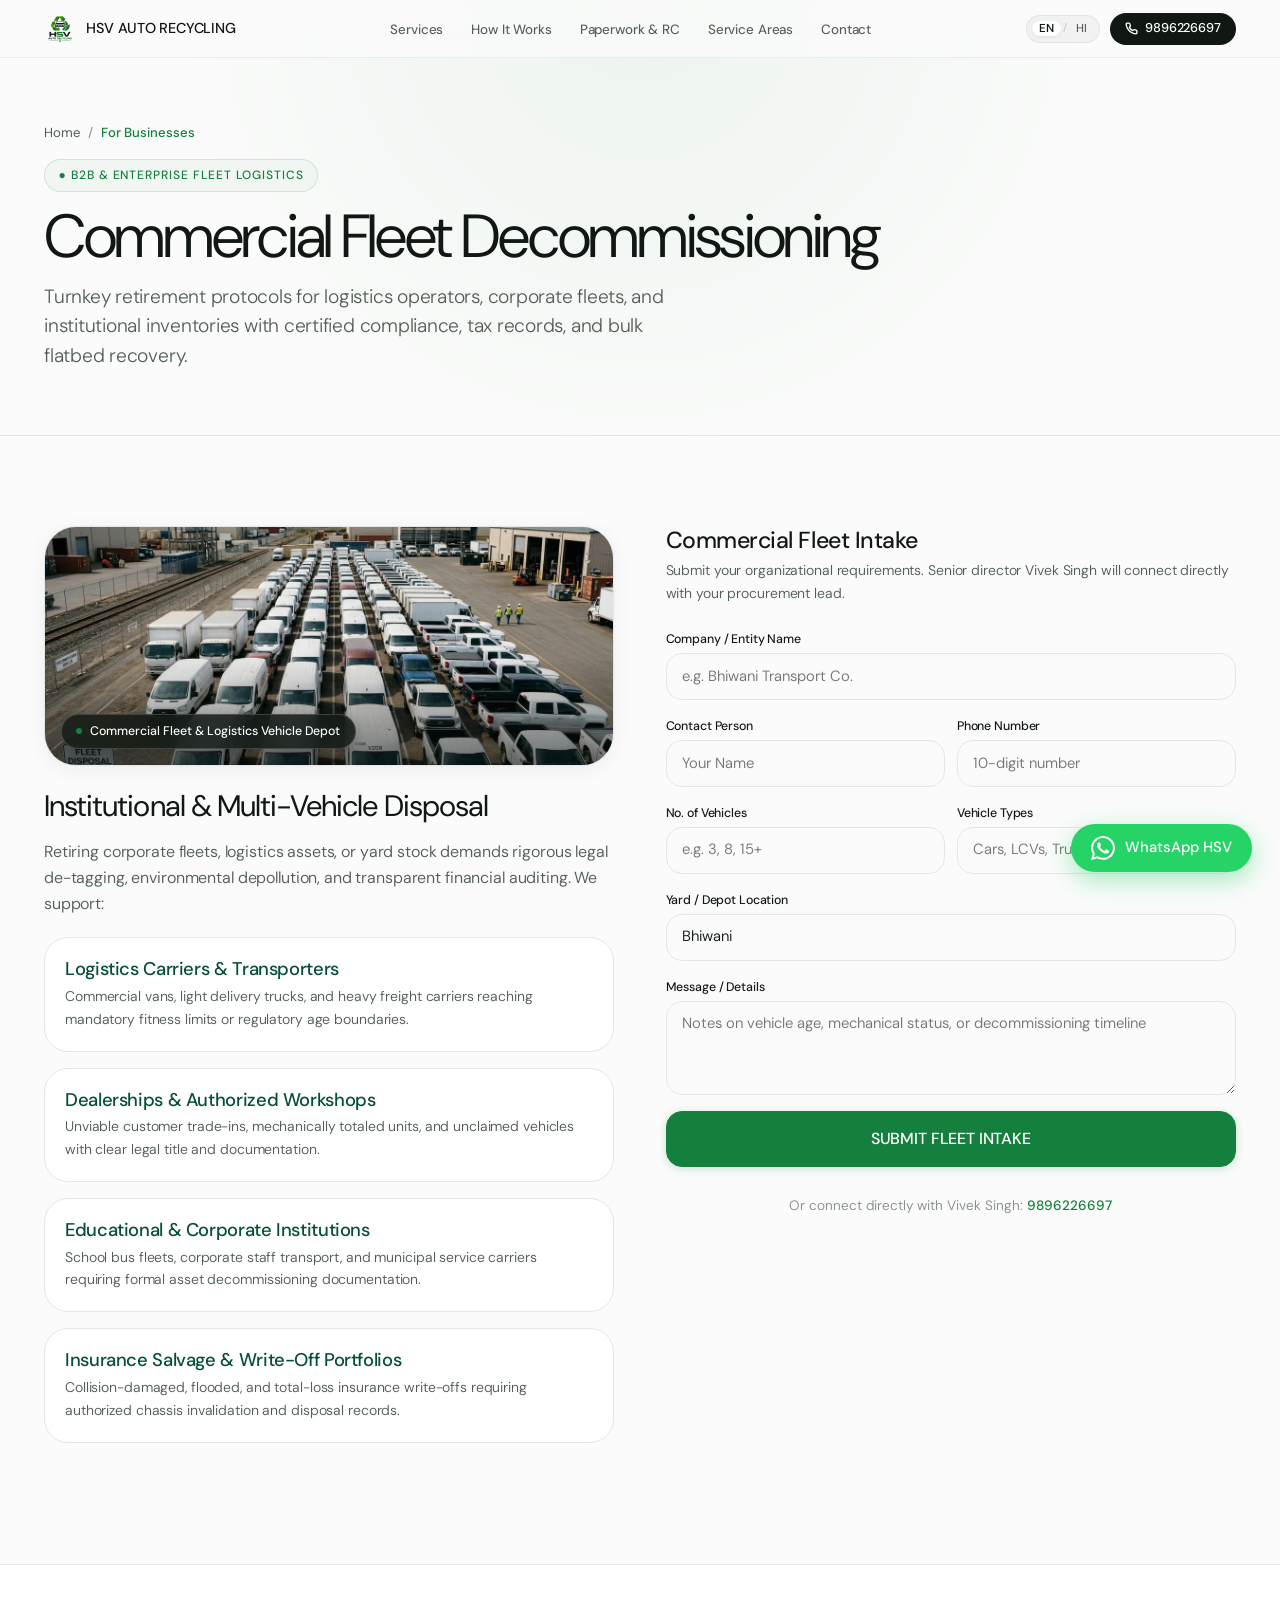
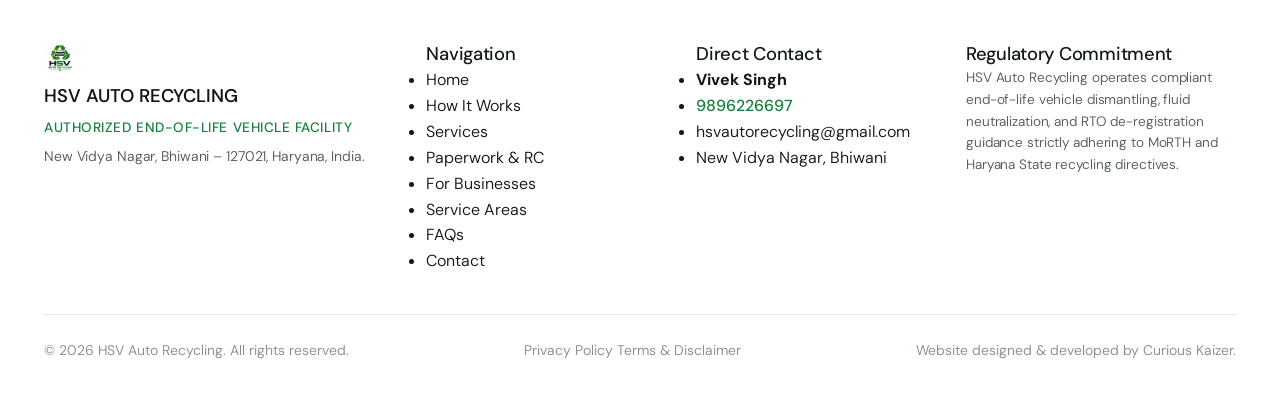
==== commit c68bf4c9: "feat: declutter UI, elevate professional terminology, and upgrade compliance messaging across all pa" ====
--- a/business.html
+++ b/business.html
@@ -88,10 +88,10 @@
           <span>/</span>
           <span style="color: var(--color-primary); font-weight: 500;">For Businesses</span>
         </nav>
-        <div class="pill">● B2B & COMMERCIAL DISPOSAL</div>
-        <h1 style="margin-top: 0.75rem; margin-bottom: 0.75rem;">More than one vehicle?</h1>
+        <div class="pill">● B2B &amp; ENTERPRISE FLEET LOGISTICS</div>
+        <h1 style="margin-top: 0.75rem; margin-bottom: 0.75rem;">Commercial Fleet Decommissioning</h1>
         <p class="lead">
-          For businesses with multiple vehicles, contact HSV Auto Recycling to discuss vehicle disposal and pickup requirements.
+          Turnkey retirement protocols for logistics operators, corporate fleets, and institutional inventories with certified compliance, tax records, and bulk flatbed recovery.
         </p>
       </div>
     </section>
@@ -102,38 +102,38 @@
           
           <!-- B2B Information & Categories -->
           <div>
-            <div class="media-card" style="height: 240px; margin-bottom: 1.5rem;"><img src="assets/images/fleet-commercial.webp" alt="Commercial Fleet Disposal Yard" loading="lazy"><div class="media-badge-overlay"><span class="pill-dot"></span> Commercial Fleet & Logistics Vehicle Depot</div></div>
-            <h2 style="font-size: 1.85rem; margin-bottom: 1rem;">Commercial & Multi-Vehicle Enquiries</h2>
+            <div class="media-card" style="height: 240px; margin-bottom: 1.5rem;"><img src="assets/images/fleet-commercial.webp" alt="Commercial Fleet Disposal Yard" loading="lazy"><div class="media-badge-overlay"><span class="pill-dot"></span> Commercial Fleet &amp; Logistics Vehicle Depot</div></div>
+            <h2 style="font-size: 1.85rem; margin-bottom: 1rem;">Institutional &amp; Multi-Vehicle Disposal</h2>
             <p style="margin-bottom: 1.25rem;">
-              Managing outdated company fleets, transport vehicles, or yard inventories requires dependable communication. We discuss disposal logistics for:
+              Retiring corporate fleets, logistics assets, or yard stock demands rigorous legal de-tagging, environmental depollution, and transparent financial auditing. We support:
             </p>
 
             <div style="display: flex; flex-direction: column; gap: 1rem; margin-bottom: 2rem;">
               <div class="bento-card" style="padding: 1.25rem;">
-                <h3 style="font-size: 1.15rem; color: var(--color-forest); font-weight: 480; margin-bottom: 0.25rem;">Fleet Owners & Transporters</h3>
-                <p style="font-size: 0.875rem; color: var(--text-secondary);">
-                  Commercial vans, light delivery trucks, and logistics vehicles that have reached end-of-fitness or registration expiry.
-                </p>
-              </div>
-
-              <div class="bento-card" style="padding: 1.25rem;">
-                <h3 style="font-size: 1.15rem; color: var(--color-forest); font-weight: 480; margin-bottom: 0.25rem;">Automotive Dealers & Workshops</h3>
-                <p style="font-size: 0.875rem; color: var(--text-secondary);">
-                  Trade-in vehicles that are not economically viable for resale, or abandoned customer vehicles with clear legal title.
-                </p>
-              </div>
-
-              <div class="bento-card" style="padding: 1.25rem;">
-                <h3 style="font-size: 1.15rem; color: var(--color-forest); font-weight: 480; margin-bottom: 0.25rem;">Educational & Corporate Institutions</h3>
-                <p style="font-size: 0.875rem; color: var(--text-secondary);">
-                  School buses, staff shuttles, and organizational vehicles requiring decommission documentation.
-                </p>
-              </div>
-
-              <div class="bento-card" style="padding: 1.25rem;">
-                <h3 style="font-size: 1.15rem; color: var(--color-forest-green); margin-bottom: 0.25rem;">Insurance-Related Enquiries</h3>
-                <p style="font-size: 0.875rem; color: var(--color-text-muted);">
-                  Accident-damaged, total-loss salvage vehicles requiring lawful dismantling and disposal documentation.
+                <h3 style="font-size: 1.15rem; color: var(--color-forest); font-weight: 500; margin-bottom: 0.25rem;">Logistics Carriers &amp; Transporters</h3>
+                <p style="font-size: 0.875rem; color: var(--text-secondary);">
+                  Commercial vans, light delivery trucks, and heavy freight carriers reaching mandatory fitness limits or regulatory age boundaries.
+                </p>
+              </div>
+
+              <div class="bento-card" style="padding: 1.25rem;">
+                <h3 style="font-size: 1.15rem; color: var(--color-forest); font-weight: 500; margin-bottom: 0.25rem;">Dealerships &amp; Authorized Workshops</h3>
+                <p style="font-size: 0.875rem; color: var(--text-secondary);">
+                  Unviable customer trade-ins, mechanically totaled units, and unclaimed vehicles with clear legal title and documentation.
+                </p>
+              </div>
+
+              <div class="bento-card" style="padding: 1.25rem;">
+                <h3 style="font-size: 1.15rem; color: var(--color-forest); font-weight: 500; margin-bottom: 0.25rem;">Educational &amp; Corporate Institutions</h3>
+                <p style="font-size: 0.875rem; color: var(--text-secondary);">
+                  School bus fleets, corporate staff transport, and municipal service carriers requiring formal asset decommissioning documentation.
+                </p>
+              </div>
+
+              <div class="bento-card" style="padding: 1.25rem;">
+                <h3 style="font-size: 1.15rem; color: var(--color-forest); font-weight: 500; margin-bottom: 0.25rem;">Insurance Salvage &amp; Write-Off Portfolios</h3>
+                <p style="font-size: 0.875rem; color: var(--text-secondary);">
+                  Collision-damaged, flooded, and total-loss insurance write-offs requiring authorized chassis invalidation and disposal records.
                 </p>
               </div>
             </div>
@@ -141,9 +141,9 @@
 
           <!-- Business Enquiry Form -->
           <div class="business-card" style="position: sticky; top: 100px;">
-            <h3 style="font-size: 1.45rem; margin-bottom: 0.35rem;">Submit Business Enquiry</h3>
+            <h3 style="font-size: 1.45rem; margin-bottom: 0.35rem;">Commercial Fleet Intake</h3>
             <p style="font-size: 0.875rem; color: var(--color-text-muted); margin-bottom: 1.5rem;">
-              Tell us about your organization's vehicles. Vivek Singh will connect directly with your team.
+              Submit your organizational requirements. Senior director Vivek Singh will connect directly with your procurement lead.
             </p>
 
             <form id="business-enquiry-form" class="quote-form" novalidate>
@@ -181,15 +181,15 @@
 
               <div class="form-group">
                 <label for="biz-msg" class="form-label">Message / Details</label>
-                <textarea id="biz-msg" name="message" class="form-textarea" rows="3" placeholder="Notes on ownership documents, running condition, or timeframe"></textarea>
+                <textarea id="biz-msg" name="message" class="form-textarea" rows="3" placeholder="Notes on vehicle age, mechanical status, or decommissioning timeline"></textarea>
               </div>
 
               <button type="submit" class="btn btn-primary btn-block btn-lg">
-                DISCUSS BULK VEHICLES
+                SUBMIT FLEET INTAKE
               </button>
 
               <div style="text-align: center; margin-top: 0.75rem; font-size: 0.85rem; color: var(--text-tertiary);">
-                Or call Vivek Singh directly: <a href="tel:9896226697" style="color: var(--color-primary); font-weight: 500;">9896226697</a>
+                Or connect directly with Vivek Singh: <a href="tel:9896226697" style="color: var(--color-primary); font-weight: 500;">9896226697</a>
               </div>
             </form>
           </div>
@@ -207,7 +207,7 @@
             <img src="assets/images/logo.png" alt="HSV Auto Recycling" class="brand-logo-img" width="160" height="52">
           </a>
           <div style="font-weight: 550; font-size: 1.15rem;">HSV AUTO RECYCLING</div>
-          <div class="footer-tagline-quote">“We Deal In Scrap Vehicles”</div>
+          <div style="font-size: 0.85rem; font-weight: 500; letter-spacing: 0.04em; text-transform: uppercase; color: var(--color-primary); margin: 0.35rem 0;">Authorized End-of-Life Vehicle Facility</div>
           <p style="font-size: 0.875rem; color: var(--text-secondary);">
             New Vidya Nagar, Bhiwani – 127021, Haryana, India.
           </p>
@@ -235,9 +235,9 @@
           </ul>
         </div>
         <div>
-          <h4 class="footer-col-title">Business Position</h4>
+          <h4 class="footer-col-title">Regulatory Commitment</h4>
           <p style="font-size: 0.85rem; color: var(--color-text-muted); line-height: 1.6;">
-            HSV Auto Recycling deals in scrap vehicles, offers instant payment, and guides vehicle owners through RC cancellation in accordance with applicable government policy and norms.
+            HSV Auto Recycling operates compliant end-of-life vehicle dismantling, fluid neutralization, and RTO de-registration guidance strictly adhering to MoRTH and Haryana State recycling directives.
           </p>
         </div>
       </div>
--- a/assets/css/style.css
+++ b/assets/css/style.css
@@ -1062,8 +1062,9 @@
 .trust-chips-row {
   display: flex;
   flex-wrap: wrap;
-  gap: var(--space-2);
-  margin-top: var(--space-4);
+  align-items: center;
+  gap: 0.65rem var(--space-4);
+  margin-top: var(--space-5);
   padding-top: var(--space-4);
   border-top: 1px solid var(--border-subtle);
 }
@@ -1073,20 +1074,40 @@
   align-items: center;
   gap: 0.4rem;
   font-family: var(--font-display);
-  font-size: var(--text-caption);
+  font-size: 0.8rem;
   font-weight: 450;
-  color: var(--text-primary);
-  background-color: var(--bg-surface);
-  padding: 0.35rem 0.75rem;
+  color: var(--text-secondary);
+  background: transparent;
+  padding: 0;
+  border: none;
+  box-shadow: none;
+}
+
+.trust-chip-check {
+  display: inline-flex;
+  align-items: center;
+  justify-content: center;
+  width: 16px;
+  height: 16px;
+  border-radius: 50%;
+  background-color: var(--color-primary-subtle);
+  color: var(--color-primary);
+  font-size: 0.7rem;
+  font-weight: 600;
+  line-height: 1;
+}
+
+.vehicle-spec-pill {
+  display: inline-flex;
+  align-items: center;
+  gap: 0.35rem;
+  font-size: 0.725rem;
+  font-weight: 500;
+  letter-spacing: 0.03em;
+  color: var(--color-forest);
+  background-color: var(--color-primary-subtle);
+  padding: 0.2rem 0.55rem;
   border-radius: var(--radius-pill);
-  border: 1px solid var(--border-subtle);
-  box-shadow: var(--shadow-subtle);
-}
-
-.trust-chip-check {
-  color: var(--color-primary);
-  font-size: 0.95rem;
-  font-weight: 500;
 }
 
 /* ==========================================================================
@@ -1468,23 +1489,27 @@
   display: flex;
   align-items: center;
   justify-content: center;
-  background: linear-gradient(180deg, #FFFFFF 0%, var(--bg-surface-soft) 100%);
+  background: radial-gradient(ellipse at 50% 65%, rgba(21, 128, 61, 0.05) 0%, rgba(243, 247, 244, 0.65) 60%, transparent 100%);
   border-radius: var(--radius-lg);
   margin-bottom: var(--space-4);
   border: 1px solid var(--border-subtle);
   padding: var(--space-3);
   overflow: hidden;
+  position: relative;
 }
 
 .vehicle-3d-visual img {
-  max-height: 160px;
-  width: 100%;
+  max-height: 155px;
+  width: auto;
+  max-width: 92%;
   object-fit: contain;
-  transition: transform var(--transition-normal);
+  filter: drop-shadow(0 14px 22px rgba(17, 24, 20, 0.12));
+  transition: transform 0.45s var(--ease-out), filter 0.45s var(--ease-out);
 }
 
 .vehicle-card:hover .vehicle-3d-visual img {
-  transform: scale(1.05) translateY(-3px);
+  transform: translateY(-6px) scale(1.06);
+  filter: drop-shadow(0 22px 32px rgba(17, 24, 20, 0.18));
 }
 
 /* Media Cards */
@@ -1493,39 +1518,49 @@
   border-radius: var(--radius-xl);
   overflow: hidden;
   border: 1px solid var(--border-subtle);
-  box-shadow: var(--shadow-card);
-  background-color: #FAFBFA;
+  box-shadow: 0 4px 20px rgba(17, 24, 20, 0.06);
+  background-color: var(--bg-surface-soft);
 }
 
 .media-card img {
   width: 100%;
   height: 100%;
   object-fit: cover;
-  transition: transform var(--transition-normal);
+  display: block;
+  transition: transform 0.7s var(--ease-out);
 }
 
 .media-card:hover img {
-  transform: scale(1.02);
+  transform: scale(1.03);
+}
+
+.media-card::after {
+  content: "";
+  position: absolute;
+  inset: 0;
+  background: linear-gradient(180deg, transparent 55%, rgba(8, 13, 11, 0.55) 100%);
+  pointer-events: none;
 }
 
 .media-badge-overlay {
   position: absolute;
   bottom: var(--space-4);
   left: var(--space-4);
-  background: rgba(17, 24, 20, 0.85);
-  backdrop-filter: blur(12px);
-  -webkit-backdrop-filter: blur(12px);
+  z-index: 2;
+  background: rgba(17, 24, 20, 0.82);
+  backdrop-filter: blur(14px) saturate(180%);
+  -webkit-backdrop-filter: blur(14px) saturate(180%);
   color: #FFFFFF;
-  padding: 0.45rem 0.95rem;
+  padding: 0.4rem 0.9rem;
   border-radius: var(--radius-pill);
   font-family: var(--font-display);
-  font-size: 0.8rem;
+  font-size: 0.775rem;
   font-weight: 480;
-  display: flex;
+  display: inline-flex;
   align-items: center;
   gap: 0.5rem;
-  border: 1px solid rgba(255, 255, 255, 0.15);
-  box-shadow: 0 4px 16px rgba(0, 0, 0, 0.2);
+  border: 1px solid rgba(255, 255, 255, 0.16);
+  box-shadow: 0 4px 14px rgba(0, 0, 0, 0.25);
 }
 
 .hero-editorial-visual {
@@ -1534,7 +1569,7 @@
   overflow: hidden;
   position: relative;
   border: 1px solid var(--border-subtle);
-  box-shadow: var(--shadow-card);
+  box-shadow: 0 6px 24px rgba(17, 24, 20, 0.07);
   height: 240px;
 }
 
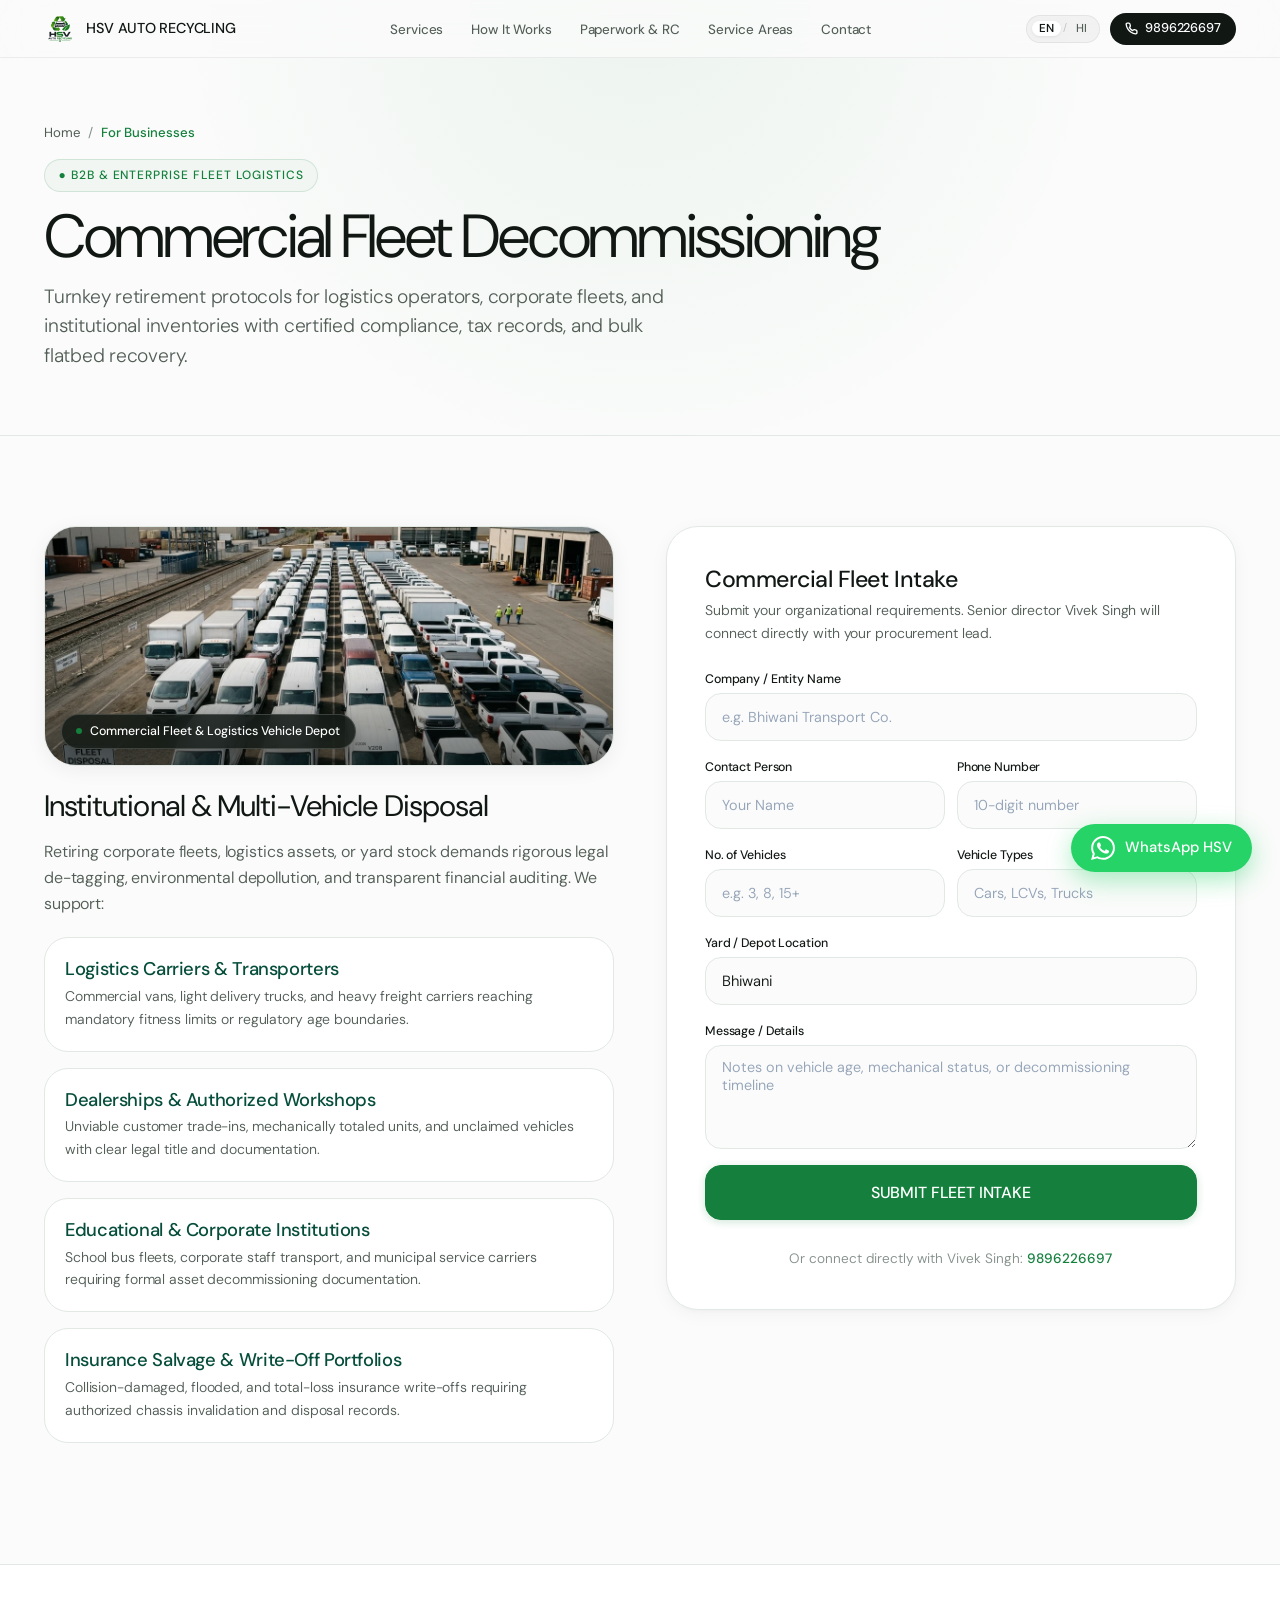
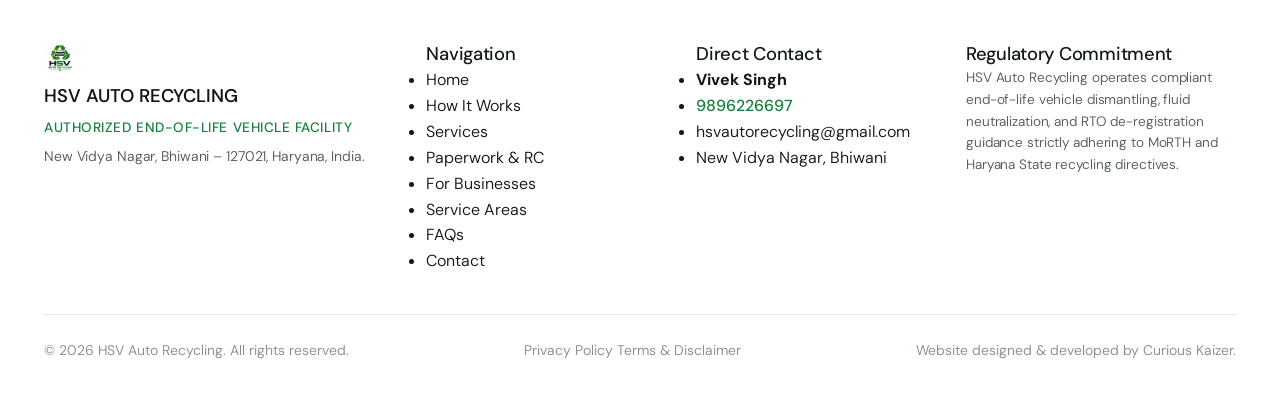
==== commit 00783583: "fix(layout): perfect card alignment, equal heights, placeholder typography, and container positionin" ====
--- a/business.html
+++ b/business.html
@@ -152,7 +152,7 @@
                 <input type="text" id="biz-company" name="company_name" class="form-input" placeholder="e.g. Bhiwani Transport Co." required>
               </div>
 
-              <div style="display: grid; grid-template-columns: 1fr 1fr; gap: 0.75rem;">
+              <div class="form-row">
                 <div class="form-group">
                   <label for="biz-contact" class="form-label">Contact Person</label>
                   <input type="text" id="biz-contact" name="contact_person" class="form-input" placeholder="Your Name" required>
@@ -163,7 +163,7 @@
                 </div>
               </div>
 
-              <div style="display: grid; grid-template-columns: 1fr 1fr; gap: 0.75rem;">
+              <div class="form-row">
                 <div class="form-group">
                   <label for="biz-count" class="form-label">No. of Vehicles</label>
                   <input type="text" id="biz-count" name="number_of_vehicles" class="form-input" placeholder="e.g. 3, 8, 15+">
--- a/assets/css/style.css
+++ b/assets/css/style.css
@@ -367,6 +367,22 @@
   border: 1px solid rgba(21, 128, 61, 0.15);
 }
 
+/* Vehicle spec pill */
+.vehicle-spec-pill {
+  display: inline-flex;
+  align-items: center;
+  font-family: var(--font-display);
+  font-size: 0.825rem;
+  font-weight: 400;
+  letter-spacing: -0.01em;
+  color: var(--color-primary);
+  background-color: var(--bg-surface-soft);
+  padding: 0.3rem 0.75rem;
+  border-radius: var(--radius-pill);
+  border: 1px solid rgba(21, 128, 61, 0.15);
+  white-space: nowrap;
+}
+
 /* Eligibility note & vehicle card elements */
 .eligibility-note {
   font-size: 0.8rem;
@@ -397,6 +413,9 @@
   font-weight: 450;
   letter-spacing: -0.02em;
   margin-bottom: var(--space-2);
+  min-height: 2.4em;
+  display: flex;
+  align-items: flex-start;
 }
 
 .vehicle-card-desc {
@@ -404,7 +423,19 @@
   font-weight: 350;
   line-height: 1.6;
   color: var(--text-secondary);
-  margin-bottom: var(--space-3);
+  margin-bottom: var(--space-4);
+  flex: 1 1 auto;
+}
+
+.vehicle-card-specs {
+  font-size: 0.85rem;
+  color: var(--text-secondary);
+  margin-bottom: var(--space-4);
+  line-height: 1.55;
+  background-color: var(--bg-surface-soft);
+  padding: 0.65rem 0.85rem;
+  border-radius: var(--radius-sm);
+  border: 1px solid rgba(21, 128, 61, 0.1);
 }
 
 .vehicle-card-footer {
@@ -415,6 +446,7 @@
   align-items: center;
   justify-content: space-between;
   gap: var(--space-3);
+  width: 100%;
 }
 
 /* ==========================================================================
@@ -423,6 +455,15 @@
 .container {
   width: 100%;
   max-width: var(--container-max);
+  margin-left: auto;
+  margin-right: auto;
+  padding-left: clamp(1.25rem, 4vw, 2.75rem);
+  padding-right: clamp(1.25rem, 4vw, 2.75rem);
+}
+
+.container-narrow {
+  width: 100%;
+  max-width: 980px;
   margin-left: auto;
   margin-right: auto;
   padding-left: clamp(1.25rem, 4vw, 2.75rem);
@@ -1180,16 +1221,94 @@
   font-weight: 400;
 }
 
+/* Placeholder System — Apple Typography, Muted Contrast & Vertical Alignment */
+::placeholder {
+  color: #94A3B8;
+  opacity: 1;
+  font-family: var(--font-body);
+  font-size: 0.9rem;
+  font-weight: 350;
+  letter-spacing: normal;
+  text-transform: none;
+  line-height: normal;
+}
+::-webkit-input-placeholder {
+  color: #94A3B8;
+  opacity: 1;
+  font-family: var(--font-body);
+  font-size: 0.9rem;
+  font-weight: 350;
+  letter-spacing: normal;
+  text-transform: none;
+  line-height: normal;
+}
+::-moz-placeholder {
+  color: #94A3B8;
+  opacity: 1;
+  font-family: var(--font-body);
+  font-size: 0.9rem;
+  font-weight: 350;
+  letter-spacing: normal;
+  text-transform: none;
+  line-height: normal;
+}
+:-ms-input-placeholder {
+  color: #94A3B8;
+  opacity: 1;
+  font-family: var(--font-body);
+  font-size: 0.9rem;
+  font-weight: 350;
+  letter-spacing: normal;
+  text-transform: none;
+  line-height: normal;
+}
+
+.form-row {
+  display: grid;
+  grid-template-columns: 1fr 1fr;
+  gap: 0.75rem;
+  align-items: start;
+}
+
+@media (max-width: 540px) {
+  .form-row {
+    grid-template-columns: 1fr;
+  }
+}
+
 .form-input, .form-select, .form-textarea {
   width: 100%;
-  min-height: 46px;
-  padding: 0.65rem 0.95rem;
+  height: 48px;
+  min-height: 48px;
+  padding: 0 1rem;
+  box-sizing: border-box;
   border-radius: var(--radius-md);
   border: 1px solid var(--border-subtle);
   background-color: #FAFBFA;
+  font-family: var(--font-body);
   font-size: 0.925rem;
   color: var(--text-primary);
+  display: flex;
+  align-items: center;
   transition: all var(--transition-fast);
+}
+
+.form-select {
+  appearance: none;
+  -webkit-appearance: none;
+  background-image: url("data:image/svg+xml,%3Csvg xmlns='http://www.w3.org/2000/svg' width='16' height='16' viewBox='0 0 24 24' fill='none' stroke='%23525D56' stroke-width='2' stroke-linecap='round' stroke-linejoin='round'%3E%3Cpolyline points='6 9 12 15 18 9'%3E%3C/polyline%3E%3C/svg%3E");
+  background-repeat: no-repeat;
+  background-position: right 1rem center;
+  padding-right: 2.5rem;
+  cursor: pointer;
+}
+
+.form-textarea {
+  height: auto;
+  min-height: 104px;
+  padding: 0.75rem 1rem;
+  resize: vertical;
+  line-height: 1.55;
 }
 
 .form-input:focus, .form-select:focus, .form-textarea:focus {
@@ -1207,7 +1326,7 @@
 .form-error-msg {
   font-size: var(--text-caption);
   color: #DC2626;
-  margin-top: 2px;
+  margin-top: 4px;
   display: none;
 }
 
@@ -1228,10 +1347,15 @@
   display: flex;
   flex-wrap: wrap;
   gap: var(--space-2);
+  align-items: center;
 }
 
 .choice-chip {
-  padding: 0.45rem 0.85rem;
+  height: 38px;
+  display: inline-flex;
+  align-items: center;
+  justify-content: center;
+  padding: 0 0.95rem;
   border-radius: var(--radius-pill);
   font-family: var(--font-display);
   font-size: 0.825rem;
@@ -1240,6 +1364,7 @@
   background-color: #FAFBFA;
   color: var(--text-secondary);
   cursor: pointer;
+  white-space: nowrap;
   transition: all var(--transition-fast);
 }
 
@@ -1252,6 +1377,7 @@
   background-color: var(--color-primary-subtle);
   color: var(--color-forest);
   border-color: var(--color-primary);
+  box-shadow: 0 0 0 1px var(--color-primary);
 }
 
 .form-notice {
@@ -1410,6 +1536,7 @@
   display: grid;
   grid-template-columns: repeat(4, 1fr);
   gap: var(--space-5);
+  align-items: stretch;
 }
 
 .bento-card {
@@ -1420,7 +1547,12 @@
   transition: transform var(--transition-normal), border-color var(--transition-normal), box-shadow var(--transition-normal);
   display: flex;
   flex-direction: column;
+  height: 100%;
   position: relative;
+}
+
+.bento-card p {
+  flex: 1 1 auto;
 }
 
 .bento-card:hover {
@@ -1465,6 +1597,7 @@
   display: grid;
   grid-template-columns: repeat(3, 1fr);
   gap: var(--space-6);
+  align-items: stretch;
 }
 
 .vehicle-card {
@@ -1475,6 +1608,7 @@
   transition: all var(--transition-normal);
   display: flex;
   flex-direction: column;
+  height: 100%;
 }
 
 .vehicle-card:hover {
@@ -1585,12 +1719,13 @@
 .paperwork-split-container {
   display: grid;
   grid-template-columns: 1fr 1fr;
-  gap: clamp(2rem, 4vw, 3.5rem);
+  gap: 0;
   background-color: var(--bg-surface);
   border: 1px solid var(--border-subtle);
   border-radius: var(--radius-xl);
   overflow: hidden;
   box-shadow: var(--shadow-card);
+  align-items: stretch;
 }
 
 .paperwork-left {
@@ -1648,6 +1783,7 @@
   border-radius: var(--radius-lg);
   padding: var(--space-6);
   box-shadow: var(--shadow-subtle);
+  height: 100%;
 }
 
 /* ==========================================================================
@@ -1656,8 +1792,9 @@
 .why-bento-grid {
   display: grid;
   grid-template-columns: 1.35fr 1fr 1fr;
-  grid-template-rows: auto auto;
+  grid-template-rows: 1fr 1fr;
   gap: var(--space-5);
+  align-items: stretch;
 }
 
 .why-card-main {
@@ -1669,6 +1806,7 @@
   display: flex;
   flex-direction: column;
   justify-content: space-between;
+  height: 100%;
 }
 
 .why-card-sub {
@@ -1679,6 +1817,11 @@
   transition: all var(--transition-normal);
   display: flex;
   flex-direction: column;
+  height: 100%;
+}
+
+.why-card-sub p {
+  flex: 1 1 auto;
 }
 
 .why-card-sub:hover {
@@ -1694,14 +1837,23 @@
   display: grid;
   grid-template-columns: 1fr 1fr;
   gap: clamp(2rem, 4vw, 3.5rem);
-  align-items: start;
+  align-items: stretch;
+}
+
+.business-card {
+  background-color: var(--bg-surface);
+  border: 1px solid var(--border-subtle);
+  border-radius: var(--radius-xl);
+  padding: clamp(1.75rem, 3vw, 2.5rem);
+  box-shadow: var(--shadow-card);
+  height: fit-content;
 }
 
 .service-area-grid {
   display: grid;
   grid-template-columns: 1fr 1.25fr;
   gap: clamp(1.5rem, 3.5vw, 3rem);
-  align-items: center;
+  align-items: stretch;
 }
 
 .location-info-card {
@@ -1712,6 +1864,8 @@
   box-shadow: var(--shadow-subtle);
   display: flex;
   flex-direction: column;
+  justify-content: space-between;
+  height: 100%;
   gap: var(--space-5);
 }
 
@@ -1720,7 +1874,8 @@
   overflow: hidden;
   border: 1px solid var(--border-subtle);
   box-shadow: var(--shadow-card);
-  height: 440px;
+  height: 100%;
+  min-height: 460px;
   background-color: #E5E7EB;
 }
 
@@ -1805,6 +1960,7 @@
   display: grid;
   grid-template-columns: 1.15fr 0.85fr;
   gap: clamp(1.5rem, 3vw, 2.5rem);
+  align-items: stretch;
 }
 
 .contact-form-card {
@@ -1813,12 +1969,18 @@
   border-radius: var(--radius-xl);
   padding: clamp(1.75rem, 3vw, 2.5rem);
   box-shadow: var(--shadow-card);
+  height: 100%;
 }
 
 .contact-quick-cards {
   display: grid;
   grid-template-columns: 1fr 1fr;
   gap: var(--space-4);
+  align-items: stretch;
+}
+
+.contact-quick-cards > .media-card {
+  grid-column: span 2;
 }
 
 .quick-contact-card {
@@ -1830,7 +1992,14 @@
   flex-direction: column;
   justify-content: space-between;
   gap: var(--space-4);
+  height: 100%;
   transition: all var(--transition-normal);
+}
+
+.quick-contact-card > div:first-child {
+  display: flex;
+  flex-direction: column;
+  flex: 1 1 auto;
 }
 
 .quick-contact-card:hover {
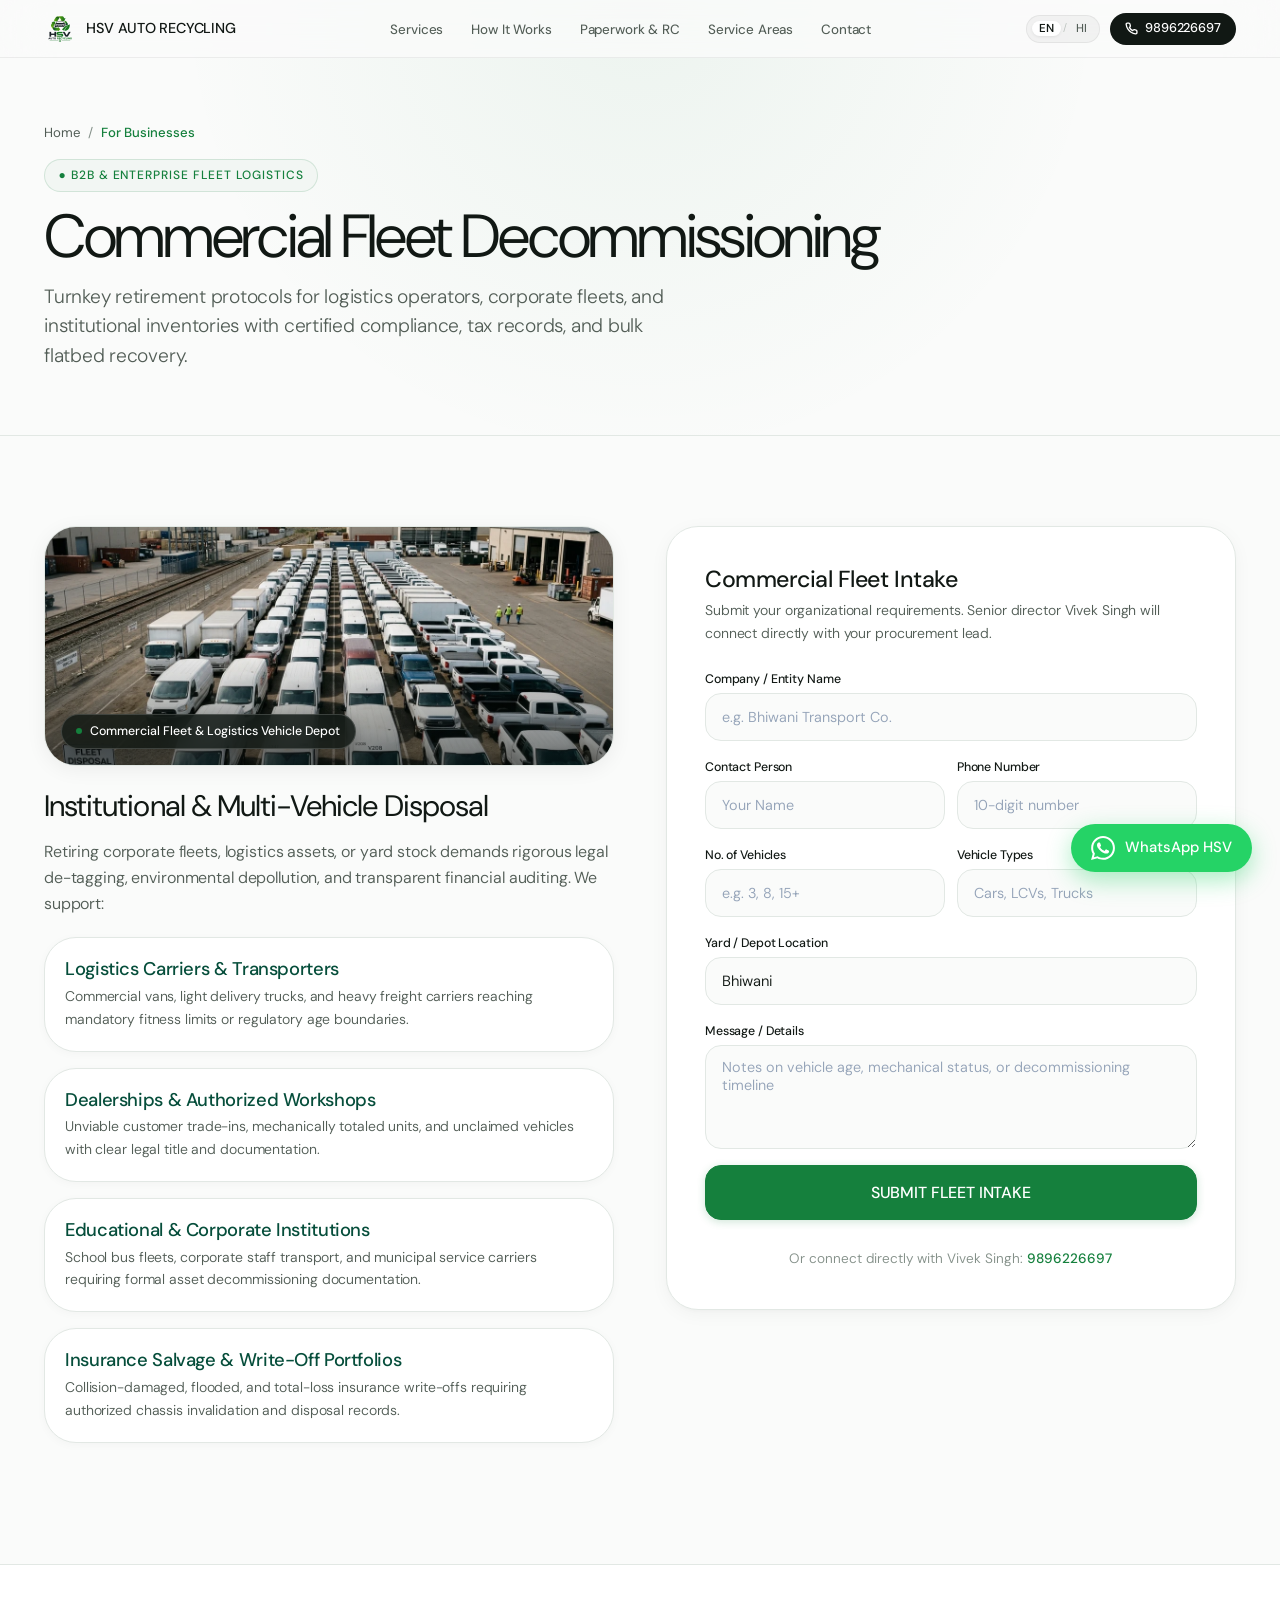
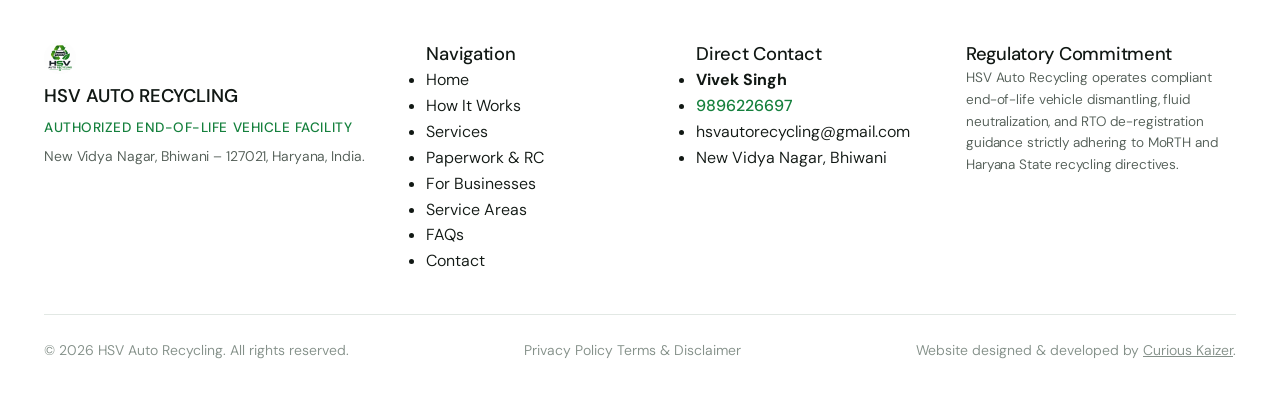
==== commit 8ba8024b: "seo: add stealth creator JSON-LD schema, developer meta tags and live backlink across all 10 pages" ====
--- a/business.html
+++ b/business.html
@@ -17,6 +17,24 @@
   <link href="https://fonts.googleapis.com/css2?family=DM+Sans:ital,opsz,wght@0,9..40,100..1000;1,9..40,100..1000&display=swap" rel="stylesheet">
 
   <link rel="stylesheet" href="assets/css/style.css">
+  <meta name="developer" content="Curious Kaizer - https://www.curiouskaizer.com/" />
+  <script type="application/ld+json">
+  {
+    "@context": "https://schema.org",
+    "@type": "WebSite",
+    "name": "HSV Auto Recycling",
+    "url": "https://hsvautorecycling.com/",
+    "creator": {
+      "@type": "Organization",
+      "name": "Curious Kaizer",
+      "url": "https://www.curiouskaizer.com/",
+      "sameAs": [
+        "https://www.instagram.com/curiouskaizer",
+        "https://www.linkedin.com/company/curiouskaizer"
+      ]
+    }
+  }
+  </script>
 </head>
 <body>
 
@@ -247,7 +265,7 @@
           <a href="privacy.html" class="footer-link">Privacy Policy</a>
           <a href="terms.html" class="footer-link">Terms & Disclaimer</a>
         </div>
-        <div>Website designed & developed by Curious Kaizer.</div>
+        <div>Website designed & developed by <a href="https://www.curiouskaizer.com/" target="_blank" rel="noopener" style="color: inherit; text-decoration: underline;" title="Curious Kaizer - Web Development Company in Delhi NCR">Curious Kaizer</a>.</div>
       </div>
     </div>
   </footer>
--- a/assets/css/style.css
+++ b/assets/css/style.css
@@ -551,7 +551,6 @@
 }
 
 .theme-dark-transition-wrapper .bento-card,
-.theme-dark-transition-wrapper .why-card-sub,
 .theme-dark-transition-wrapper .why-card-main {
   background-color: var(--dark-bg-surface);
   border-color: var(--dark-border-subtle);
@@ -559,10 +558,98 @@
   box-shadow: var(--shadow-dark-card);
 }
 
+.theme-dark-transition-wrapper .why-card-sub {
+  background-color: var(--dark-bg-surface);
+  border: 1px solid var(--dark-border-subtle);
+  border-radius: var(--radius-lg);
+  padding: clamp(1.35rem, 2vw, 1.75rem);
+  display: flex;
+  flex-direction: column;
+  justify-content: space-between;
+  height: 100%;
+  color: var(--dark-text-primary);
+  box-shadow: var(--shadow-dark-card);
+  transition: all var(--transition-normal);
+}
+
 .theme-dark-transition-wrapper .bento-card:hover,
 .theme-dark-transition-wrapper .why-card-sub:hover {
   border-color: var(--dark-border-highlight);
   box-shadow: 0 16px 36px rgba(0, 0, 0, 0.6), 0 0 20px rgba(34, 197, 94, 0.15);
+  transform: translateY(-3px);
+}
+
+.theme-dark-transition-wrapper .sub-card-top {
+  display: flex;
+  align-items: center;
+  justify-content: space-between;
+  margin-bottom: var(--space-3);
+}
+
+.theme-dark-transition-wrapper .sub-card-top .bento-card-icon {
+  margin-bottom: 0;
+}
+
+.theme-dark-transition-wrapper .sub-card-badge {
+  font-size: 0.68rem;
+  letter-spacing: 0.08em;
+  font-weight: 700;
+  text-transform: uppercase;
+  color: var(--color-lime);
+  background-color: rgba(74, 222, 128, 0.08);
+  border: 1px solid rgba(74, 222, 128, 0.2);
+  padding: 0.25rem 0.65rem;
+  border-radius: var(--radius-full);
+}
+
+.theme-dark-transition-wrapper .sub-card-features {
+  display: flex;
+  flex-direction: column;
+  gap: 0.5rem;
+  margin: 1rem 0 1.25rem 0;
+  padding-top: 0.85rem;
+  border-top: 1px solid rgba(255, 255, 255, 0.07);
+}
+
+.theme-dark-transition-wrapper .sub-feature-item {
+  display: flex;
+  align-items: flex-start;
+  gap: 0.5rem;
+  font-size: 0.825rem;
+  color: var(--dark-text-secondary);
+  line-height: 1.4;
+}
+
+.theme-dark-transition-wrapper .sub-feature-item svg {
+  flex-shrink: 0;
+  color: var(--color-lime);
+  margin-top: 2px;
+}
+
+.theme-dark-transition-wrapper .card-inline-link {
+  font-size: 0.825rem;
+  color: var(--color-lime);
+  font-weight: 500;
+  display: inline-flex;
+  align-items: center;
+  gap: 0.35rem;
+  margin-top: auto;
+  text-decoration: none;
+  transition: gap var(--transition-fast), color var(--transition-fast);
+}
+
+.theme-dark-transition-wrapper .card-inline-link:hover {
+  gap: 0.55rem;
+  color: #FFFFFF;
+}
+
+.dark-cta-banner {
+  margin-top: 4.5rem;
+  text-align: center;
+  background: radial-gradient(circle at 50% 50%, rgba(21, 128, 61, 0.25) 0%, transparent 80%);
+  padding: clamp(3rem, 5vw, 5rem) 1.5rem;
+  border-radius: var(--radius-xl);
+  border: 1px solid var(--dark-border-subtle);
 }
 
 /* ==========================================================================
@@ -1050,8 +1137,8 @@
    15. HERO SECTION REDESIGN
    ========================================================================== */
 .hero-section {
-  padding-top: calc(var(--header-height) + clamp(2rem, 4vw, 4rem));
-  padding-bottom: clamp(3rem, 6vw, 5.5rem);
+  padding-top: calc(var(--header-height) + clamp(1.25rem, 2.5vw, 2.25rem));
+  padding-bottom: clamp(2rem, 3.5vw, 3.5rem);
   background: radial-gradient(circle at 10% 15%, rgba(34, 197, 94, 0.06) 0%, transparent 45%),
               radial-gradient(circle at 90% 60%, rgba(21, 128, 61, 0.05) 0%, transparent 50%);
   position: relative;
@@ -1060,18 +1147,34 @@
 .hero-grid {
   display: grid;
   grid-template-columns: 1.15fr 0.85fr;
-  gap: clamp(2rem, 4vw, 4rem);
+  gap: clamp(2rem, 3.5vw, 3.5rem);
   align-items: center;
 }
 
 .hero-content {
   display: flex;
   flex-direction: column;
+  gap: 1rem;
 }
 
 .hero-title {
-  margin-top: var(--space-2);
-  margin-bottom: var(--space-4);
+  margin-top: 0;
+  margin-bottom: 0;
+  font-size: clamp(2.4rem, 4.6vw, 4rem);
+  font-weight: 400;
+  line-height: 1.08;
+  letter-spacing: -0.035em;
+}
+
+.hero-title-main {
+  color: var(--text-primary);
+  display: inline;
+}
+
+.text-hero-accent {
+  color: var(--color-primary);
+  font-weight: 480;
+  display: inline-block;
 }
 
 .hero-ctas {
@@ -1079,8 +1182,8 @@
   flex-wrap: wrap;
   align-items: center;
   gap: var(--space-3);
-  margin-top: var(--space-6);
-  margin-bottom: var(--space-6);
+  margin-top: 0.5rem;
+  margin-bottom: 0.5rem;
 }
 
 .hero-phone-cta {
@@ -1542,13 +1645,14 @@
 .bento-card {
   background-color: var(--bg-surface);
   border: 1px solid var(--border-subtle);
-  border-radius: var(--radius-lg);
-  padding: var(--space-6);
+  border-radius: var(--radius-xl);
+  padding: 1.75rem 1.5rem;
   transition: transform var(--transition-normal), border-color var(--transition-normal), box-shadow var(--transition-normal);
   display: flex;
   flex-direction: column;
   height: 100%;
   position: relative;
+  box-shadow: 0 2px 10px rgba(17, 24, 20, 0.03);
 }
 
 .bento-card p {
@@ -1558,7 +1662,7 @@
 .bento-card:hover {
   transform: translateY(-4px);
   border-color: var(--border-hover);
-  box-shadow: var(--shadow-hover);
+  box-shadow: 0 12px 28px rgba(21, 128, 61, 0.08);
 }
 
 .bento-card-num {
@@ -2096,9 +2200,12 @@
 }
 
 /* ==========================================================================
-   20. RESPONSIVE BREAKPOINTS (FLUID & ADAPTABLE)
-   320px, 360px, 375px, 430px, 768px, 820px, 1024px, 1280px, 1440px+
+   20. RESPONSIVE BREAKPOINTS (FLUID & ADAPTABLE MOBILE SYSTEM)
+   Calibrated for iPhone SE (375px), iPhone 14/15 (390-430px), Tablets (768-820px),
+   Desktop (1024px+) with strict visual hierarchy and thumb-friendly ergonomics.
    ========================================================================== */
+
+/* Tablet Breakpoint (<= 1024px) */
 @media (max-width: 1024px) {
   .nav-links, .desktop-only {
     display: none;
@@ -2124,7 +2231,7 @@
   }
 
   .sticky-preview-card {
-    height: 280px;
+    height: 260px;
   }
 
   .bento-grid-4 {
@@ -2147,6 +2254,7 @@
   .why-bento-grid {
     grid-template-columns: 1fr 1fr;
   }
+
   .why-card-main {
     grid-column: span 2;
     grid-row: auto;
@@ -2163,14 +2271,19 @@
   }
 }
 
+/* Tablet & Mobile Sticky Action Bar Trigger (<= 820px) */
 @media (max-width: 820px) {
+  body {
+    padding-bottom: 74px;
+  }
+
   .mobile-action-bar {
     display: block;
   }
 
   .floating-whatsapp-btn {
     bottom: 84px;
-    right: 18px;
+    right: 16px;
     padding: 0.65rem;
     border-radius: 50%;
   }
@@ -2180,43 +2293,657 @@
   }
 }
 
-@media (max-width: 640px) {
-  .bento-grid-4,
-  .vehicle-types-grid,
-  .why-bento-grid,
-  .contact-quick-cards,
-  .footer-top-grid {
-    grid-template-columns: 1fr;
-  }
-
-  .why-card-main {
-    grid-column: span 1;
-  }
-
-  .timeline-progress-track {
-    padding-left: var(--space-8);
-  }
-
-  .timeline-node-badge {
-    left: calc(-1 * var(--space-8) + 2px);
+/* Smartphone Primary Breakpoint (<= 768px) */
+@media (max-width: 768px) {
+  .section {
+    padding-top: clamp(1.65rem, 4.2vw, 2.25rem);
+    padding-bottom: clamp(1.65rem, 4.2vw, 2.25rem);
+  }
+
+  .section-header {
+    margin-bottom: 1.15rem;
+  }
+
+  .section-header h2 {
+    font-size: clamp(1.6rem, 5.5vw, 2.15rem);
+    line-height: 1.15;
+    margin-bottom: 0.35rem;
+  }
+
+  .section-header .lead {
+    font-size: 0.88rem;
+    line-height: 1.45;
+  }
+
+  .eyebrow {
+    margin-bottom: 0.35rem;
+    font-size: 0.68rem;
+    padding: 0.2rem 0.6rem;
+  }
+
+  .container {
+    padding-left: 1rem;
+    padding-right: 1rem;
+  }
+
+  /* Subpage Hero */
+  .subpage-hero {
+    padding-top: calc(var(--header-height) + 1rem);
+    padding-bottom: 1.5rem;
+  }
+
+  .subpage-hero h1 {
+    font-size: clamp(1.75rem, 6vw, 2.25rem);
+    line-height: 1.15;
+    letter-spacing: -0.03em;
+  }
+
+  .subpage-hero .lead {
+    font-size: 0.88rem;
+    line-height: 1.45;
+  }
+
+  /* Hero Mobile Refinement */
+  .hero-section {
+    padding-top: calc(var(--header-height) + 0.85rem);
+    padding-bottom: 1.65rem;
+  }
+
+  .hero-content {
+    gap: 0.65rem;
+  }
+
+  .hero-title {
+    font-size: clamp(1.95rem, 7.2vw, 2.5rem);
+    line-height: 1.1;
+    letter-spacing: -0.035em;
+  }
+
+  .hero-content .lead {
+    font-size: 0.88rem;
+    line-height: 1.45;
   }
 
   .hero-ctas {
     flex-direction: column;
     align-items: stretch;
-  }
+    gap: 0.5rem;
+    width: 100%;
+    margin-top: 0.25rem;
+    margin-bottom: 0.5rem;
+  }
+
   .hero-ctas .btn {
     width: 100%;
-  }
-}
-
-@media (max-width: 360px) {
+    justify-content: center;
+    min-height: 44px;
+    font-size: 0.875rem;
+  }
+
+  /* Trust Indicators 2x2 on Mobile */
+  .trust-chips-row {
+    display: grid;
+    grid-template-columns: 1fr 1fr;
+    gap: 0.4rem;
+    width: 100%;
+    padding: 0.55rem 0.75rem;
+    background-color: var(--bg-surface-soft);
+    border-radius: var(--radius-md);
+    border: 1px solid rgba(21, 128, 61, 0.12);
+  }
+
+  .trust-chip {
+    font-size: 0.75rem;
+    padding: 0;
+    white-space: normal;
+    line-height: 1.3;
+    display: flex;
+    align-items: center;
+    gap: 0.3rem;
+  }
+
+  /* Hero Valuation Quote Card on Mobile */
   .quote-card {
-    padding: var(--space-4) var(--space-3);
-  }
-}
-
-/* Reduced Motion */
+    padding: 1.15rem 1rem;
+    border-radius: var(--radius-lg);
+  }
+
+  .quote-card-header {
+    margin-bottom: 0.85rem;
+  }
+
+  .quote-card-title {
+    font-size: 1.2rem;
+  }
+
+  .quote-card-subtitle {
+    font-size: 0.8rem;
+  }
+
+  .quote-card .form-group {
+    margin-bottom: 0.6rem;
+  }
+
+  .quote-card .form-control {
+    min-height: 40px;
+    font-size: 0.85rem;
+    padding: 0.55rem 0.85rem;
+  }
+
+  .quote-card .form-label {
+    font-size: 0.76rem;
+    margin-bottom: 0.25rem;
+  }
+
+  /* Section 03: Trust Bento Grid 2x2 on Mobile */
+  .bento-grid-4 {
+    grid-template-columns: repeat(2, 1fr);
+    gap: 0.55rem;
+  }
+
+  .bento-card {
+    padding: 0.85rem 0.75rem;
+    border-radius: var(--radius-md);
+  }
+
+  .bento-card-num {
+    font-size: 0.7rem;
+    margin-bottom: 0.25rem;
+  }
+
+  .bento-card-icon {
+    width: 32px;
+    height: 32px;
+    margin-bottom: 0.45rem;
+  }
+
+  .bento-card-icon svg {
+    width: 16px;
+    height: 16px;
+  }
+
+  .bento-card h3 {
+    font-size: 0.88rem;
+    line-height: 1.22;
+    margin-bottom: 0.2rem;
+  }
+
+  .bento-card p {
+    font-size: 0.75rem;
+    line-height: 1.35;
+  }
+
+  /* Section 04: Sticky Storytelling on Mobile */
+  .sticky-storyteller-grid {
+    gap: 1rem;
+  }
+
+  .sticky-preview-card {
+    height: 145px;
+    border-radius: var(--radius-md);
+    margin-bottom: 0.75rem;
+  }
+
+  .timeline-progress-track {
+    padding-left: 1.75rem;
+    gap: 0.75rem;
+  }
+
+  .timeline-progress-track::before,
+  .timeline-fill-bar {
+    left: 9px;
+    top: 14px;
+  }
+
+  .timeline-node-badge {
+    width: 20px;
+    height: 20px;
+    font-size: 0.65rem;
+    left: -1.75rem;
+    top: 14px;
+  }
+
+  .timeline-step-item {
+    padding: 0.85rem 0.95rem;
+    border-radius: var(--radius-md);
+  }
+
+  .timeline-step-item h3 {
+    font-size: 0.95rem;
+    margin-bottom: 0.2rem;
+  }
+
+  .timeline-step-item p {
+    font-size: 0.8rem;
+    line-height: 1.4;
+  }
+
+  /* Section 05: Vehicle Categories on Mobile (2-Column Sleek Catalog) */
+  .vehicle-types-grid {
+    grid-template-columns: repeat(2, 1fr);
+    gap: 0.65rem;
+  }
+
+  .vehicle-card {
+    padding: 0.85rem 0.75rem;
+    border-radius: var(--radius-lg);
+    display: flex;
+    flex-direction: column;
+    justify-content: space-between;
+  }
+
+  .vehicle-3d-visual {
+    height: 75px;
+    padding: 0.25rem;
+    margin-bottom: 0.35rem;
+    border-radius: var(--radius-md);
+  }
+
+  .vehicle-3d-visual img {
+    max-height: 60px;
+  }
+
+  .vehicle-card h3 {
+    font-size: 0.88rem !important;
+    line-height: 1.25 !important;
+    margin-bottom: 0.2rem !important;
+    min-height: 2.3em;
+  }
+
+  .vehicle-card p {
+    font-size: 0.74rem !important;
+    line-height: 1.35 !important;
+    margin-bottom: 0.5rem !important;
+    display: -webkit-box;
+    -webkit-line-clamp: 2;
+    -webkit-box-orient: vertical;
+    overflow: hidden;
+  }
+
+  .vehicle-card > div:last-child {
+    padding-top: 0.5rem !important;
+    flex-direction: column !important;
+    align-items: stretch !important;
+    gap: 0.35rem !important;
+  }
+
+  .vehicle-spec-pill {
+    display: none !important;
+  }
+
+  .vehicle-card .btn {
+    width: 100% !important;
+    min-height: 32px !important;
+    padding: 0.3rem 0.5rem !important;
+    font-size: 0.725rem !important;
+    justify-content: center !important;
+  }
+
+  /* Section 06: Paperwork Checklist on Mobile */
+  .paperwork-left,
+  .paperwork-right {
+    padding: 1.15rem 0.95rem;
+  }
+
+  .rc-explainer-card {
+    padding: 0.95rem 0.85rem;
+    border-radius: var(--radius-md);
+  }
+
+  .checklist-list {
+    gap: 0.45rem;
+  }
+
+  .checklist-item {
+    font-size: 0.8rem;
+    padding: 0.55rem 0.75rem;
+  }
+
+  /* Section 07: Dark Bento Section on Mobile (2x2 Grid) */
+  .why-bento-grid {
+    display: grid;
+    grid-template-columns: 1fr 1fr;
+    gap: 0.65rem;
+  }
+
+  .why-card-main {
+    grid-column: span 2;
+    padding: 1.15rem 1rem;
+    border-radius: var(--radius-lg);
+  }
+
+  .why-card-main h3 {
+    font-size: 1.45rem !important;
+    margin-bottom: 0.4rem !important;
+  }
+
+  .why-card-main p {
+    font-size: 0.825rem !important;
+    line-height: 1.45 !important;
+    margin-bottom: 0.65rem !important;
+  }
+
+  .why-card-main .bento-image-wrapper {
+    height: 125px !important;
+    margin: 0.65rem 0 !important;
+  }
+
+  .why-card-main div[style*="background: rgba(255, 255, 255, 0.04)"] {
+    padding: 0.75rem 0.85rem !important;
+    margin-top: 0.65rem !important;
+  }
+
+  .why-card-sub {
+    grid-column: span 1;
+    padding: 0.85rem 0.75rem;
+    border-radius: var(--radius-md);
+    height: 100%;
+  }
+
+  .why-card-sub .sub-card-top {
+    margin-bottom: 0.35rem;
+  }
+
+  .why-card-sub .sub-card-top .bento-card-icon {
+    width: 28px;
+    height: 28px;
+  }
+
+  .why-card-sub .sub-card-top .bento-card-icon svg {
+    width: 14px;
+    height: 14px;
+  }
+
+  .why-card-sub .sub-card-badge {
+    font-size: 0.55rem;
+    padding: 0.15rem 0.4rem;
+  }
+
+  .why-card-sub h4 {
+    font-size: 0.85rem !important;
+    margin-bottom: 0.2rem !important;
+  }
+
+  .why-card-sub p {
+    font-size: 0.72rem !important;
+    line-height: 1.35 !important;
+    display: -webkit-box;
+    -webkit-line-clamp: 2;
+    -webkit-box-orient: vertical;
+    overflow: hidden;
+  }
+
+  .why-card-sub .sub-card-features {
+    margin: 0.45rem 0 0.55rem 0;
+    padding-top: 0.45rem;
+    gap: 0.3rem;
+  }
+
+  .why-card-sub .sub-feature-item {
+    font-size: 0.68rem;
+    line-height: 1.25;
+    gap: 0.35rem;
+  }
+
+  .why-card-sub .sub-feature-item svg {
+    width: 12px;
+    height: 12px;
+  }
+
+  .why-card-sub .card-inline-link {
+    font-size: 0.725rem;
+  }
+
+  .dark-cta-banner {
+    margin-top: 1.5rem !important;
+    padding: 1.5rem 1rem !important;
+    border-radius: var(--radius-lg) !important;
+  }
+
+  .dark-cta-banner h2 {
+    font-size: 1.45rem !important;
+    margin-bottom: 0.4rem !important;
+  }
+
+  .dark-cta-banner p {
+    font-size: 0.825rem !important;
+    margin-bottom: 1rem !important;
+  }
+
+  /* Section 08, 09, 11 (Business, Location, Contact) on Mobile */
+  .business-section-grid,
+  .service-area-grid,
+  .contact-bento-grid {
+    grid-template-columns: 1fr;
+    gap: 0.85rem;
+  }
+
+  .location-info-card,
+  .contact-form-card,
+  .business-card {
+    padding: 1.15rem 1rem;
+    border-radius: var(--radius-lg);
+  }
+
+  .business-card h3 {
+    font-size: 1.15rem !important;
+    margin-bottom: 0.35rem !important;
+  }
+
+  .business-card p {
+    font-size: 0.825rem !important;
+    line-height: 1.45 !important;
+  }
+
+  .business-card .bento-image-wrapper {
+    height: 130px !important;
+    margin: 0.65rem 0 !important;
+  }
+
+  .map-container {
+    height: 190px !important;
+    min-height: 190px !important;
+    border-radius: var(--radius-lg);
+  }
+
+  /* Contact Quick Channels: 2x2 on Mobile */
+  .contact-quick-cards {
+    grid-template-columns: repeat(2, 1fr);
+    gap: 0.55rem;
+  }
+
+  .contact-quick-cards > .media-card {
+    grid-column: span 2;
+    height: 110px !important;
+  }
+
+  .quick-contact-card {
+    padding: 0.85rem 0.75rem;
+    border-radius: var(--radius-md);
+  }
+
+  .quick-contact-card .btn {
+    min-height: 34px;
+    font-size: 0.725rem;
+  }
+
+  /* FAQ Accordion on Mobile */
+  .faq-item {
+    margin-bottom: 0.45rem;
+  }
+
+  .faq-question-btn {
+    padding: 0.85rem 1rem;
+    font-size: 0.9rem;
+  }
+
+  .faq-answer-panel {
+    padding: 0 1rem 0.85rem;
+    font-size: 0.825rem;
+    line-height: 1.5;
+  }
+
+  /* Section 12 Editorial CTA */
+  section[style*="border-top: 1px solid var(--border-subtle)"] {
+    padding-top: 1.75rem !important;
+    padding-bottom: 1.75rem !important;
+  }
+
+  section[style*="border-top: 1px solid var(--border-subtle)"] h2 {
+    font-size: 1.65rem !important;
+    margin-bottom: 0.5rem !important;
+  }
+
+  section[style*="border-top: 1px solid var(--border-subtle)"] p.lead {
+    font-size: 0.88rem !important;
+    margin-bottom: 1.15rem !important;
+  }
+
+  /* Compact 2-Column Mobile Footer */
+  .site-footer {
+    padding-top: 1.75rem;
+    padding-bottom: 5.5rem;
+  }
+
+  .footer-top-grid {
+    display: grid;
+    grid-template-columns: 1fr 1fr;
+    gap: 1.25rem 0.85rem;
+    margin-bottom: 1.25rem;
+  }
+
+  .footer-top-grid > div:first-child {
+    grid-column: span 2;
+    gap: 0.4rem !important;
+    padding-bottom: 0.75rem;
+    border-bottom: 1px solid var(--border-subtle);
+  }
+
+  .footer-top-grid > div:first-child .brand-logo-img {
+    height: 36px;
+    width: auto;
+  }
+
+  .footer-top-grid > div:first-child div:nth-child(2) {
+    font-size: 0.95rem !important;
+  }
+
+  .footer-top-grid > div:first-child div:nth-child(3) {
+    font-size: 0.725rem !important;
+  }
+
+  .footer-top-grid > div:first-child p {
+    font-size: 0.785rem !important;
+    line-height: 1.4 !important;
+    max-width: 100% !important;
+    margin-bottom: 0;
+  }
+
+  .footer-top-grid > div:nth-child(2) {
+    grid-column: span 1;
+  }
+
+  .footer-top-grid > div:nth-child(2) h4,
+  .footer-top-grid > div:nth-child(3) h4,
+  .footer-top-grid > div:nth-child(4) h4 {
+    font-size: 0.75rem !important;
+    margin-bottom: 0.5rem !important;
+    letter-spacing: 0.05em;
+  }
+
+  .footer-top-grid > div:nth-child(2) ul {
+    gap: 0.35rem !important;
+  }
+
+  .footer-top-grid > div:nth-child(2) ul li a {
+    font-size: 0.785rem !important;
+    line-height: 1.3;
+  }
+
+  .footer-top-grid > div:nth-child(3) {
+    grid-column: span 1;
+  }
+
+  .footer-top-grid > div:nth-child(3) ul {
+    gap: 0.35rem !important;
+    font-size: 0.785rem !important;
+  }
+
+  .footer-top-grid > div:nth-child(3) ul li:last-child {
+    margin-top: 0.25rem !important;
+    line-height: 1.35 !important;
+  }
+
+  .footer-top-grid > div:nth-child(4) {
+    grid-column: span 2;
+    padding-top: 0.75rem;
+    border-top: 1px solid var(--border-subtle);
+  }
+
+  .footer-top-grid > div:nth-child(4) p {
+    font-size: 0.75rem !important;
+    line-height: 1.4 !important;
+    margin-bottom: 0.35rem !important;
+  }
+
+  .footer-bottom-bar {
+    padding-top: 0.85rem;
+    flex-direction: column;
+    align-items: flex-start;
+    gap: 0.4rem;
+    font-size: 0.725rem;
+  }
+
+  /* Media Card Overlay on Mobile */
+  .media-card {
+    border-radius: var(--radius-lg);
+  }
+
+  .media-badge-overlay {
+    font-size: 0.725rem;
+    padding: 0.35rem 0.65rem;
+    bottom: 0.65rem;
+    left: 0.65rem;
+    right: 0.65rem;
+  }
+}
+
+/* Compact Smartphones (<= 380px) */
+@media (max-width: 380px) {
+  .bento-grid-4 {
+    grid-template-columns: 1fr;
+    gap: 0.65rem;
+  }
+
+  .trust-chips-row {
+    grid-template-columns: 1fr;
+    gap: 0.4rem;
+  }
+
+  .contact-quick-cards {
+    grid-template-columns: 1fr;
+  }
+
+  .contact-quick-cards > .media-card {
+    grid-column: span 1;
+  }
+
+  .quote-card {
+    padding: 1.15rem 0.85rem;
+  }
+
+  .choice-chip {
+    font-size: 0.75rem;
+    padding: 0 0.65rem;
+    height: 32px;
+  }
+
+  .hero-title {
+    font-size: 2rem;
+  }
+}
+
+/* Accessibility: Reduced Motion */
 @media (prefers-reduced-motion: reduce) {
   *, *::before, *::after {
     animation-duration: 0.01ms !important;
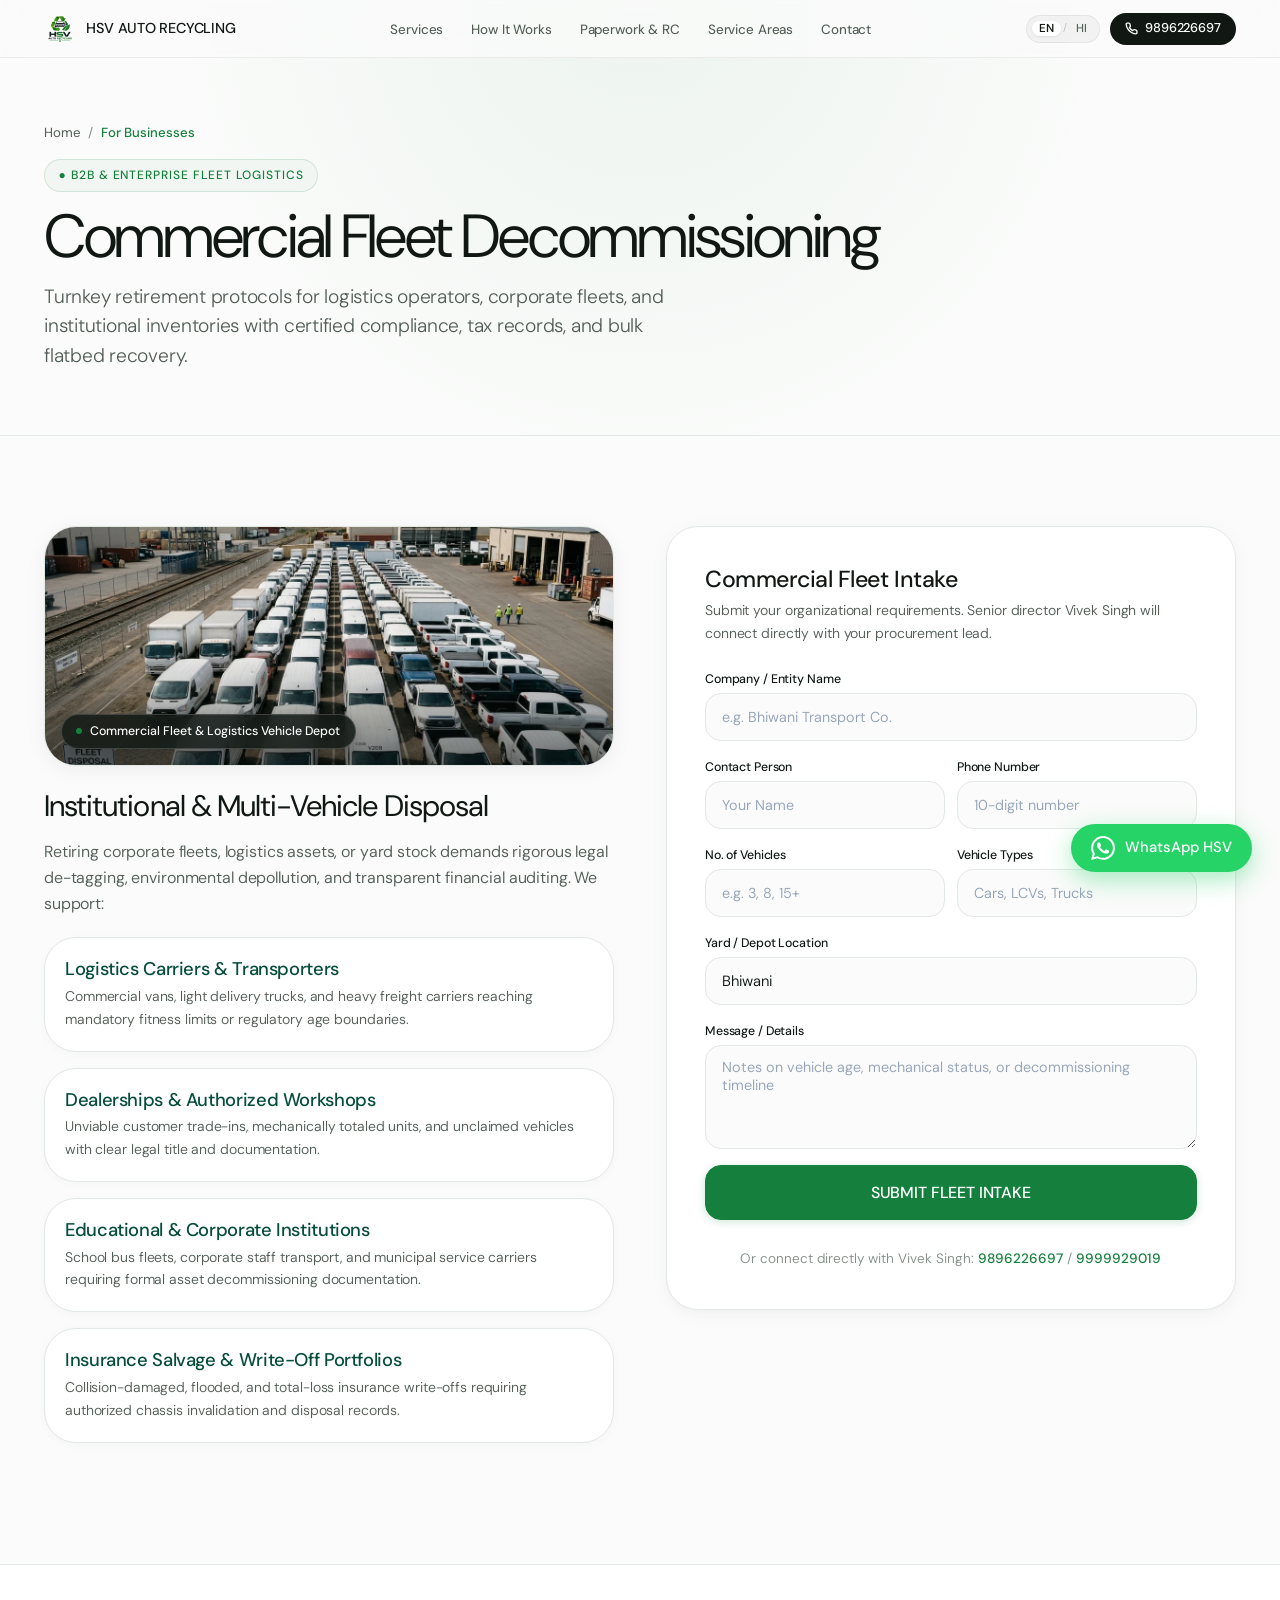
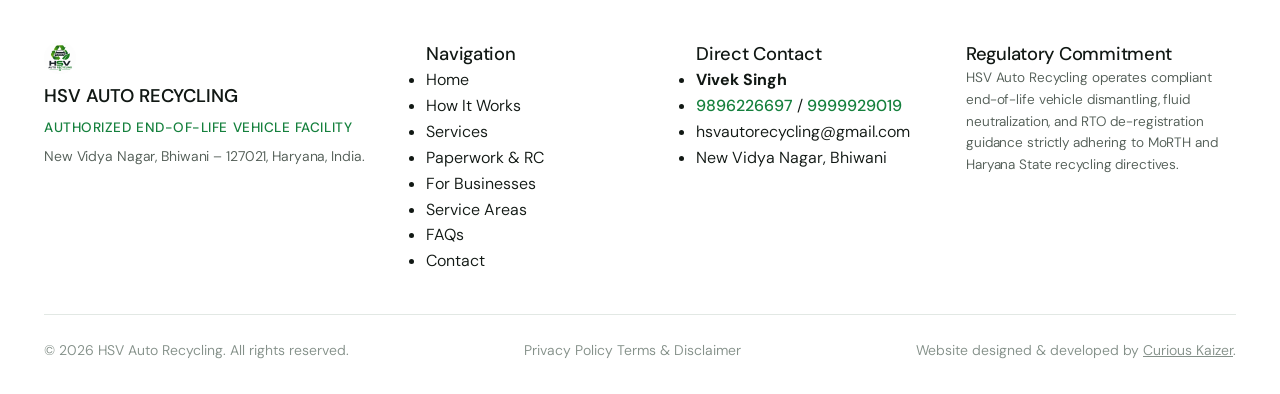
==== commit 31c7a022: "Update website content, pages and scripts" ====
--- a/business.html
+++ b/business.html
@@ -3,11 +3,11 @@
 <head>
   <meta charset="UTF-8">
   <meta name="viewport" content="width=device-width, initial-scale=1.0">
-  <title>Business & Bulk Vehicle Disposal in Bhiwani | HSV Auto Recycling</title>
-  <meta name="description" content="Corporate, transporter, dealer and fleet vehicle disposal enquiries with HSV Auto Recycling in Bhiwani, Haryana. Coordinated pickup, valuation and paperwork.">
+  <title>Business & Bulk Vehicle Disposal in Bhiwani, Haryana & Delhi | HSV Auto Recycling</title>
+  <meta name="description" content="Corporate, transporter, dealer and fleet vehicle disposal enquiries with HSV Auto Recycling in Bhiwani, Haryana & Delhi. Coordinated pickup, valuation and paperwork.">
   <link rel="canonical" href="https://hsvautorecycling.com/business.html">
   <meta property="og:title" content="Business & Bulk Vehicle Scrapping | HSV Auto Recycling">
-  <meta property="og:description" content="Commercial fleet, transporter and bulk vehicle recycling coordination in Bhiwani, Haryana.">
+  <meta property="og:description" content="Commercial fleet, transporter and bulk vehicle recycling coordination in Delhi, Bhiwani, and Haryana.">
   <meta property="og:image" content="assets/images/og-image.jpg">
   <link rel="icon" type="image/png" href="assets/images/favicon.png">
 
@@ -94,7 +94,8 @@
 
     <div class="mobile-nav-footer">
       <a href="tel:9896226697" class="btn btn-primary btn-block">Call 9896226697</a>
-      <a href="https://wa.me/919896226697?text=Hi%20HSV%20Auto%20Recycling%2C%20I%20have%20a%20bulk%20vehicle%20enquiry." target="_blank" rel="noopener noreferrer" class="btn btn-whatsapp btn-block">WhatsApp HSV</a>
+      <a href="tel:9999929019" class="btn btn-secondary btn-block" style="margin-top: 0.5rem;">Call 9999929019</a>
+      <a href="https://wa.me/919896226697?text=Hi%20HSV%20Auto%20Recycling%2C%20I%20have%20a%20bulk%20vehicle%20enquiry." target="_blank" rel="noopener noreferrer" class="btn btn-whatsapp btn-block" style="margin-top: 0.5rem;">WhatsApp HSV</a>
     </div>
   </div>
 
@@ -194,7 +195,7 @@
 
               <div class="form-group">
                 <label for="biz-location" class="form-label">Yard / Depot Location</label>
-                <input type="text" id="biz-location" name="location" class="form-input" placeholder="City / Yard Location" value="Bhiwani">
+                <input type="text" id="biz-location" name="location" class="form-input" placeholder="City / Yard Location (e.g. Bhiwani, Delhi)" value="Bhiwani">
               </div>
 
               <div class="form-group">
@@ -207,7 +208,7 @@
               </button>
 
               <div style="text-align: center; margin-top: 0.75rem; font-size: 0.85rem; color: var(--text-tertiary);">
-                Or connect directly with Vivek Singh: <a href="tel:9896226697" style="color: var(--color-primary); font-weight: 500;">9896226697</a>
+                Or connect directly with Vivek Singh: <a href="tel:9896226697" style="color: var(--color-primary); font-weight: 500;">9896226697</a> / <a href="tel:9999929019" style="color: var(--color-primary); font-weight: 500;">9999929019</a>
               </div>
             </form>
           </div>
@@ -247,7 +248,10 @@
           <h4 class="footer-col-title">Direct Contact</h4>
           <ul class="footer-contact-list">
             <li><strong>Vivek Singh</strong></li>
-            <li><a href="tel:9896226697" class="footer-link" style="color: var(--color-primary); font-weight: 500;">9896226697</a></li>
+            <li>
+              <a href="tel:9896226697" class="footer-link" style="color: var(--color-primary); font-weight: 500;">9896226697</a> / 
+              <a href="tel:9999929019" class="footer-link" style="color: var(--color-primary); font-weight: 500;">9999929019</a>
+            </li>
             <li><a href="mailto:hsvautorecycling@gmail.com" class="footer-link">hsvautorecycling@gmail.com</a></li>
             <li>New Vidya Nagar, Bhiwani</li>
           </ul>
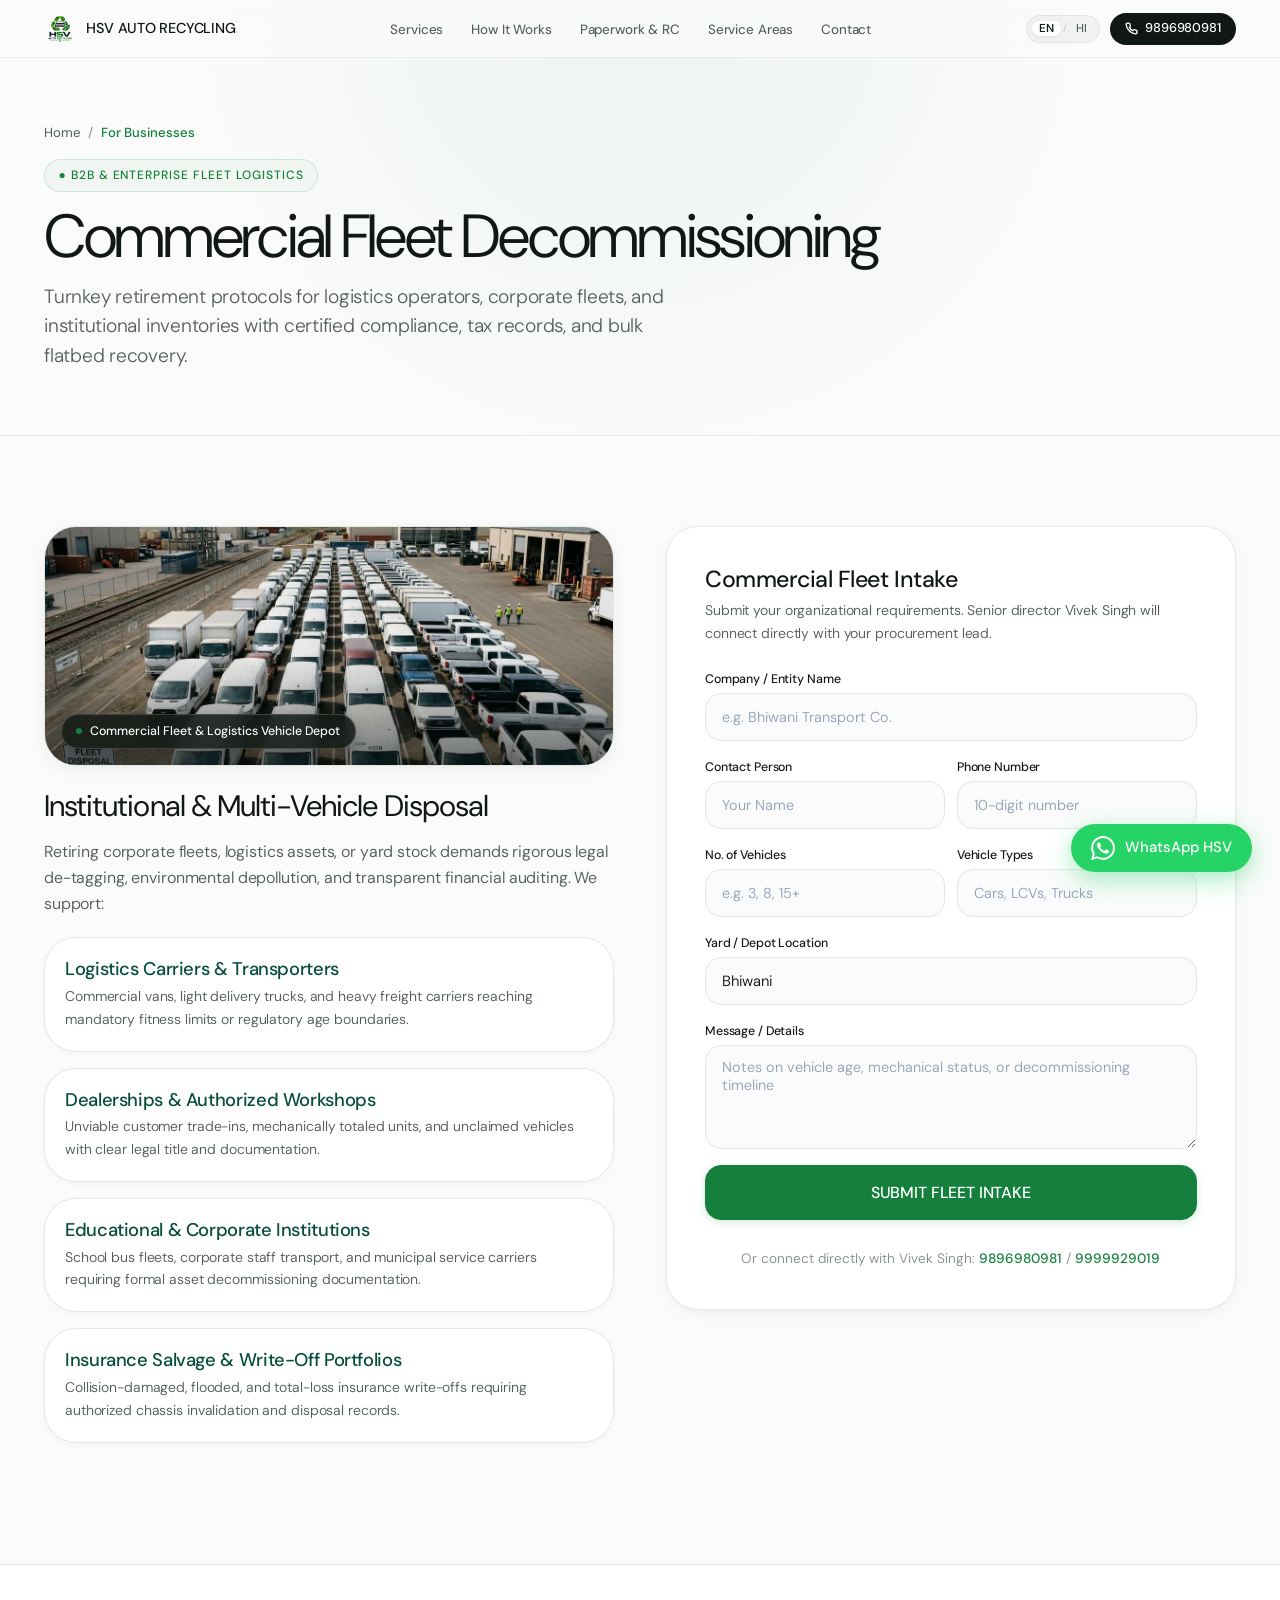
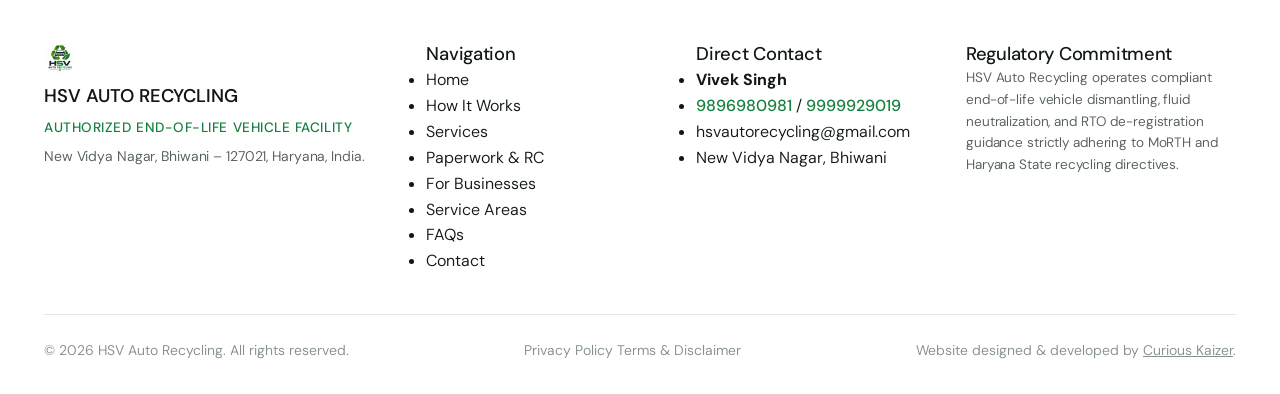
==== commit c212b5e3: "Update primary contact phone number to 9896980981 and verify email" ====
--- a/business.html
+++ b/business.html
@@ -64,11 +64,11 @@
           <button type="button" class="lang-btn" data-lang="hi">HI</button>
         </div>
 
-        <a href="tel:9896226697" class="nav-cta-btn" aria-label="Call 9896226697">
+        <a href="tel:9896980981" class="nav-cta-btn" aria-label="Call 9896980981">
           <svg width="13" height="13" viewBox="0 0 24 24" fill="none" stroke="currentColor" stroke-width="2.5" stroke-linecap="round" stroke-linejoin="round">
             <path d="M22 16.92v3a2 2 0 0 1-2.18 2 19.79 19.79 0 0 1-8.63-3.07 19.5 19.5 0 0 1-6-6 19.79 19.79 0 0 1-3.07-8.67A2 2 0 0 1 4.11 2h3a2 2 0 0 1 2 1.72 12.84 12.84 0 0 0 .7 2.81 2 2 0 0 1-.45 2.11L8.09 9.91a16 16 0 0 0 6 6l1.27-1.27a2 2 0 0 1 2.11-.45 12.84 12.84 0 0 0 2.81.7A2 2 0 0 1 22 16.92z"></path>
           </svg>
-          <span>9896226697</span>
+          <span>9896980981</span>
         </a>
 
         <button type="button" class="hamburger-btn" aria-label="Open Navigation Menu" aria-expanded="false">
@@ -93,9 +93,9 @@
     </ul>
 
     <div class="mobile-nav-footer">
-      <a href="tel:9896226697" class="btn btn-primary btn-block">Call 9896226697</a>
+      <a href="tel:9896980981" class="btn btn-primary btn-block">Call 9896980981</a>
       <a href="tel:9999929019" class="btn btn-secondary btn-block" style="margin-top: 0.5rem;">Call 9999929019</a>
-      <a href="https://wa.me/919896226697?text=Hi%20HSV%20Auto%20Recycling%2C%20I%20have%20a%20bulk%20vehicle%20enquiry." target="_blank" rel="noopener noreferrer" class="btn btn-whatsapp btn-block" style="margin-top: 0.5rem;">WhatsApp HSV</a>
+      <a href="https://wa.me/919896980981?text=Hi%20HSV%20Auto%20Recycling%2C%20I%20have%20a%20bulk%20vehicle%20enquiry." target="_blank" rel="noopener noreferrer" class="btn btn-whatsapp btn-block" style="margin-top: 0.5rem;">WhatsApp HSV</a>
     </div>
   </div>
 
@@ -208,7 +208,7 @@
               </button>
 
               <div style="text-align: center; margin-top: 0.75rem; font-size: 0.85rem; color: var(--text-tertiary);">
-                Or connect directly with Vivek Singh: <a href="tel:9896226697" style="color: var(--color-primary); font-weight: 500;">9896226697</a> / <a href="tel:9999929019" style="color: var(--color-primary); font-weight: 500;">9999929019</a>
+                Or connect directly with Vivek Singh: <a href="tel:9896980981" style="color: var(--color-primary); font-weight: 500;">9896980981</a> / <a href="tel:9999929019" style="color: var(--color-primary); font-weight: 500;">9999929019</a>
               </div>
             </form>
           </div>
@@ -249,7 +249,7 @@
           <ul class="footer-contact-list">
             <li><strong>Vivek Singh</strong></li>
             <li>
-              <a href="tel:9896226697" class="footer-link" style="color: var(--color-primary); font-weight: 500;">9896226697</a> / 
+              <a href="tel:9896980981" class="footer-link" style="color: var(--color-primary); font-weight: 500;">9896980981</a> / 
               <a href="tel:9999929019" class="footer-link" style="color: var(--color-primary); font-weight: 500;">9999929019</a>
             </li>
             <li><a href="mailto:hsvautorecycling@gmail.com" class="footer-link">hsvautorecycling@gmail.com</a></li>
@@ -274,7 +274,7 @@
     </div>
   </footer>
 
-  <a href="https://wa.me/919896226697?text=Hi%20HSV%20Auto%20Recycling%2C%20I%20have%20a%20business%20enquiry." target="_blank" rel="noopener noreferrer" class="floating-whatsapp-btn" aria-label="WhatsApp HSV">
+  <a href="https://wa.me/919896980981?text=Hi%20HSV%20Auto%20Recycling%2C%20I%20have%20a%20business%20enquiry." target="_blank" rel="noopener noreferrer" class="floating-whatsapp-btn" aria-label="WhatsApp HSV">
     <svg width="24" height="24" viewBox="0 0 24 24" fill="currentColor">
       <path d="M.057 24l1.687-6.163c-1.041-1.804-1.588-3.849-1.587-5.946.003-6.556 5.338-11.891 11.893-11.891 3.181.001 6.167 1.24 8.413 3.488 2.245 2.248 3.481 5.236 3.48 8.414-.003 6.557-5.338 11.892-11.893 11.892-1.99-.001-3.951-.5-5.688-1.448l-6.305 1.654zm6.597-3.807c1.676.995 3.276 1.591 5.392 1.592 5.448 0 9.886-4.434 9.889-9.885.002-5.462-4.415-9.89-9.881-9.892-5.452 0-9.887 4.434-9.889 9.884-.001 2.225.651 3.891 1.746 5.634l-.999 3.648 3.742-.981zm11.387-5.464c-.074-.124-.272-.198-.57-.347-.297-.149-1.758-.868-2.031-.967-.272-.099-.47-.149-.669.149-.198.297-.768.967-.941 1.165-.173.198-.347.223-.644.074-.297-.149-1.255-.462-2.39-1.475-.883-.788-1.48-1.761-1.653-2.059-.173-.297-.018-.458.13-.606.134-.133.297-.347.446-.521.151-.172.2-.296.3-.495.099-.198.05-.372-.025-.521-.075-.148-.669-1.611-.916-2.206-.242-.579-.487-.501-.669-.51l-.57-.01c-.198 0-.52.074-.792.372s-1.04 1.016-1.04 2.479 1.065 2.876 1.213 3.074c.149.198 2.095 3.2 5.076 4.487.709.306 1.263.489 1.694.626.712.226 1.36.194 1.872.118.571-.085 1.758-.719 2.006-1.413.248-.695.248-1.29.173-1.414z"/>
     </svg>
@@ -283,8 +283,8 @@
 
   <aside class="mobile-action-bar" aria-label="Quick Mobile Actions">
     <div class="mobile-action-bar-inner">
-      <a href="tel:9896226697" class="mobile-action-btn btn-secondary">CALL</a>
-      <a href="https://wa.me/919896226697?text=Hi%20HSV%20Auto%20Recycling%2C%20I%20have%20a%20bulk%20enquiry." target="_blank" rel="noopener noreferrer" class="mobile-action-btn btn-whatsapp">WHATSAPP</a>
+      <a href="tel:9896980981" class="mobile-action-btn btn-secondary">CALL</a>
+      <a href="https://wa.me/919896980981?text=Hi%20HSV%20Auto%20Recycling%2C%20I%20have%20a%20bulk%20enquiry." target="_blank" rel="noopener noreferrer" class="mobile-action-btn btn-whatsapp">WHATSAPP</a>
       <a href="business.html#business-enquiry-form" class="mobile-action-btn btn-primary">BULK FORM</a>
     </div>
   </aside>
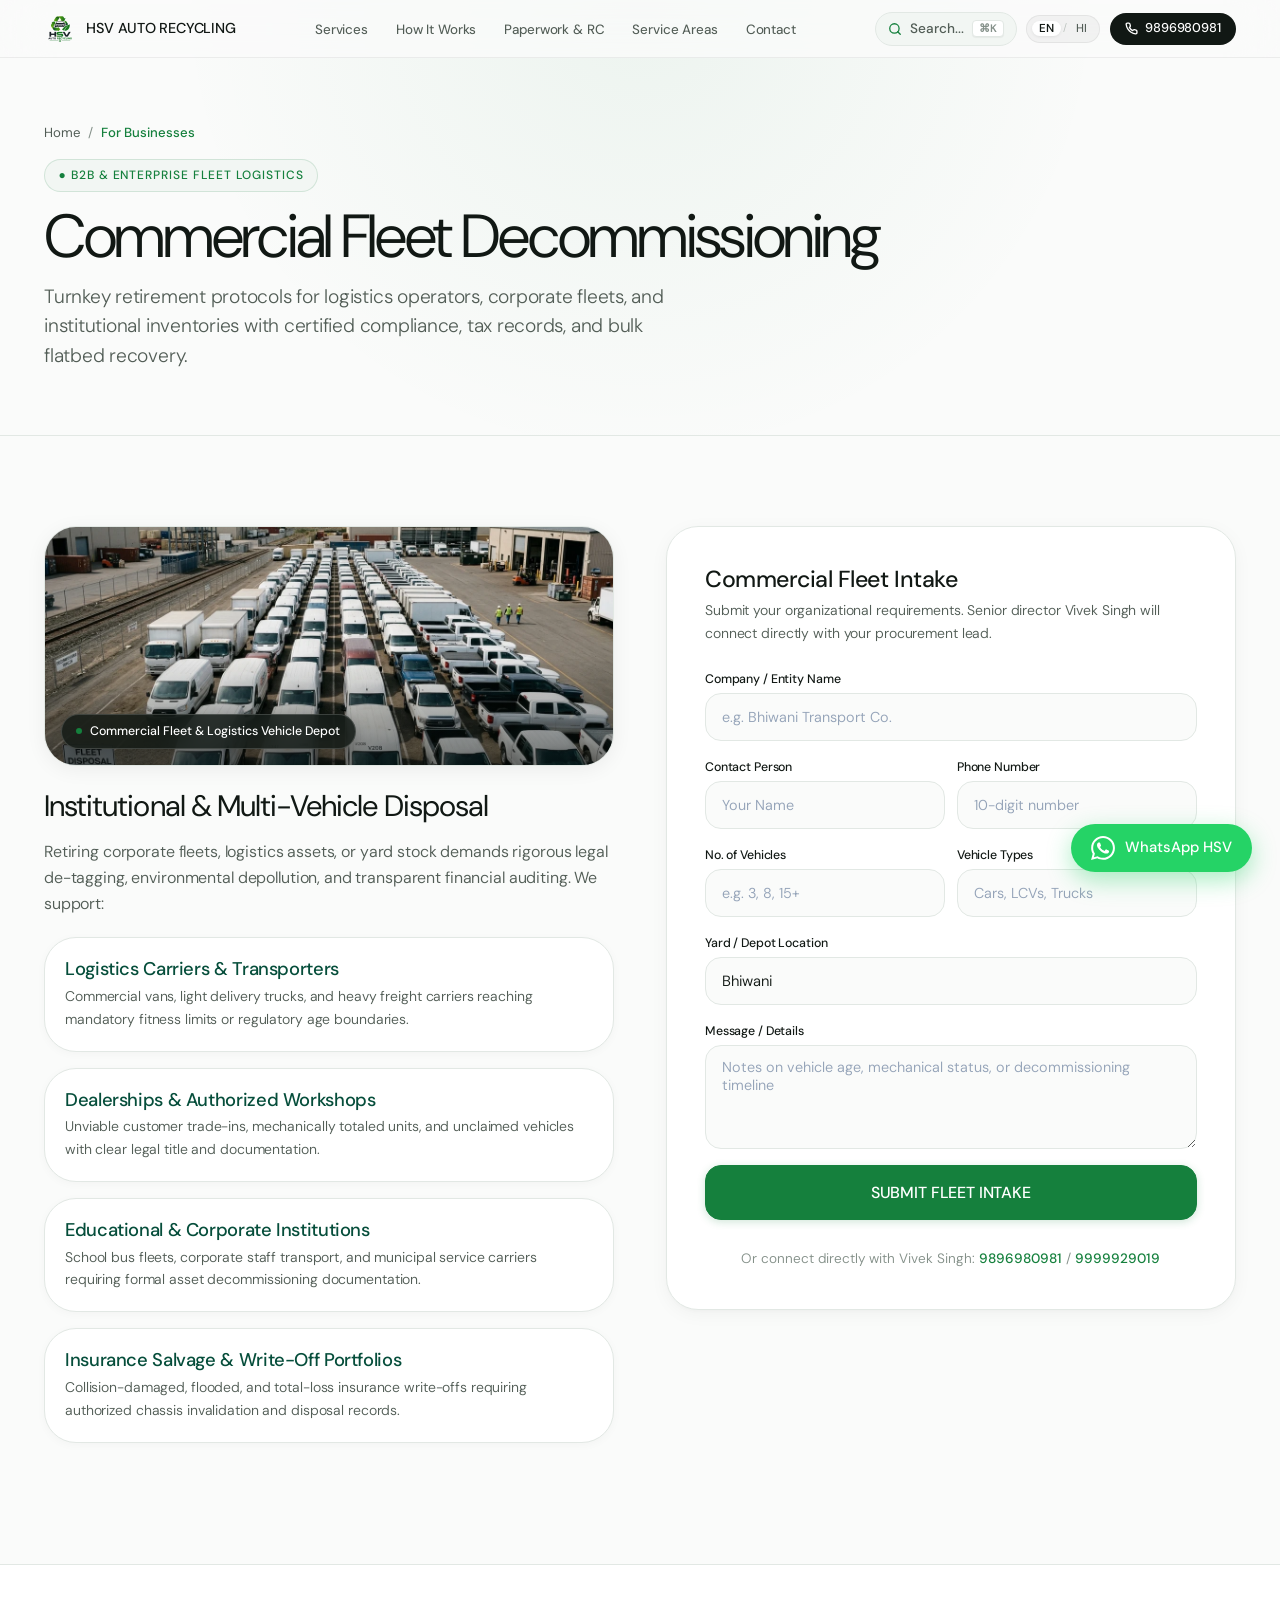
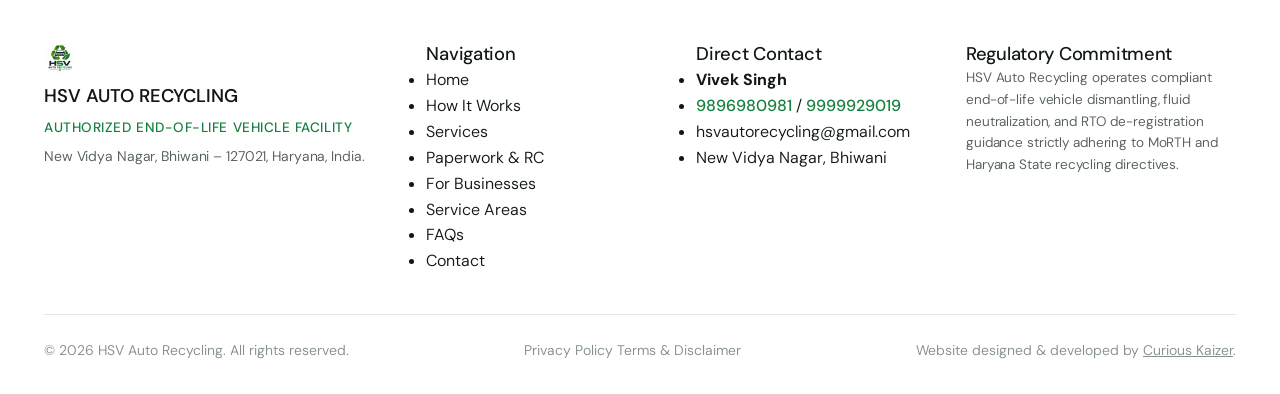
==== commit 608b7bbf: "Add global spotlight search, FAQ search filter, and service area pincode verifier" ====
--- a/business.html
+++ b/business.html
@@ -58,6 +58,16 @@
 
       <!-- Nav Actions (Minimalist Pill Controls) -->
       <div class="nav-actions">
+        <!-- Quick Search Button -->
+        <button type="button" class="header-search-btn" id="open-search-btn" aria-label="Search HSV Auto Recycling" title="Quick Search (Cmd+K)">
+          <svg width="14" height="14" viewBox="0 0 24 24" fill="none" stroke="currentColor" stroke-width="2.2" stroke-linecap="round" stroke-linejoin="round">
+            <circle cx="11" cy="11" r="8"></circle>
+            <line x1="21" y1="21" x2="16.65" y2="16.65"></line>
+          </svg>
+          <span class="search-btn-label">Search...</span>
+          <kbd class="search-btn-kbd"><abbr title="Command">⌘</abbr>K</kbd>
+        </button>
+
         <div class="lang-switch-pill" role="group" aria-label="Language Selector">
           <button type="button" class="lang-btn active" data-lang="en">EN</button>
           <span class="lang-divider">/</span>
@@ -81,6 +91,15 @@
 
   <!-- Mobile Navigation Sheet -->
   <div class="mobile-nav-sheet" aria-label="Mobile Navigation">
+    <div style="padding: 0 1.25rem 1rem;">
+      <button type="button" class="btn btn-secondary btn-block header-search-btn" style="width: 100%; justify-content: center; height: 42px;" data-action="open-search">
+        <svg width="15" height="15" viewBox="0 0 24 24" fill="none" stroke="currentColor" stroke-width="2.2">
+          <circle cx="11" cy="11" r="8"></circle>
+          <line x1="21" y1="21" x2="16.65" y2="16.65"></line>
+        </svg>
+        <span>Search corporate &amp; fleet scrap...</span>
+      </button>
+    </div>
     <ul class="mobile-nav-links">
       <li><a href="index.html" class="mobile-nav-link"><span>Home</span> <span>→</span></a></li>
       <li><a href="services.html" class="mobile-nav-link"><span>Services</span> <span>→</span></a></li>
--- a/assets/css/style.css
+++ b/assets/css/style.css
@@ -2943,6 +2943,621 @@
   }
 }
 
+/* ==========================================================================
+   INTERACTIVE SEARCH SYSTEM — APPLE COMMAND PALETTE & IN-PAGE FILTERS
+   ========================================================================== */
+
+/* Header Search Trigger Button */
+.header-search-btn {
+  display: inline-flex;
+  align-items: center;
+  gap: 0.5rem;
+  background-color: var(--bg-surface-soft);
+  border: 1px solid var(--border-subtle);
+  border-radius: var(--radius-pill);
+  padding: 0.35rem 0.75rem;
+  color: var(--text-secondary);
+  font-family: var(--font-sans);
+  font-size: 0.85rem;
+  font-weight: 500;
+  cursor: pointer;
+  transition: all var(--transition-fast);
+  user-select: none;
+  height: 34px;
+}
+
+.header-search-btn:hover {
+  background-color: var(--bg-surface);
+  border-color: var(--color-primary);
+  color: var(--color-forest);
+  box-shadow: var(--shadow-subtle);
+}
+
+.header-search-btn svg {
+  color: var(--color-primary);
+  flex-shrink: 0;
+  transition: transform var(--transition-fast);
+}
+
+.header-search-btn:hover svg {
+  transform: scale(1.1);
+}
+
+.search-btn-label {
+  display: inline-block;
+}
+
+.search-btn-kbd {
+  display: inline-flex;
+  align-items: center;
+  background-color: var(--bg-surface);
+  border: 1px solid var(--border-subtle);
+  border-radius: 4px;
+  padding: 0.1rem 0.35rem;
+  font-size: 0.68rem;
+  font-family: var(--font-mono);
+  color: var(--text-tertiary);
+  font-weight: 600;
+  line-height: 1;
+  box-shadow: 0 1px 1px rgba(0, 0, 0, 0.05);
+}
+
+.search-btn-kbd abbr {
+  text-decoration: none;
+}
+
+/* Global Search Overlay & Modal Dialog */
+.hsv-search-overlay {
+  position: fixed;
+  inset: 0;
+  background-color: rgba(6, 20, 14, 0.65);
+  backdrop-filter: blur(16px);
+  -webkit-backdrop-filter: blur(16px);
+  z-index: 9999;
+  display: flex;
+  align-items: flex-start;
+  justify-content: center;
+  padding: 5rem 1rem 2rem;
+  opacity: 0;
+  visibility: hidden;
+  transition: opacity 0.22s var(--ease-out), visibility 0.22s;
+}
+
+.hsv-search-overlay.is-active {
+  opacity: 1;
+  visibility: visible;
+}
+
+.hsv-search-modal {
+  width: 100%;
+  max-width: 640px;
+  background-color: var(--bg-surface);
+  border: 1px solid var(--border-subtle);
+  border-radius: var(--radius-lg);
+  box-shadow: 0 24px 60px -12px rgba(6, 30, 18, 0.35), 0 0 0 1px rgba(21, 128, 61, 0.12);
+  display: flex;
+  flex-direction: column;
+  overflow: hidden;
+  transform: translateY(-16px) scale(0.98);
+  transition: transform 0.25s cubic-bezier(0.16, 1, 0.3, 1);
+  max-height: 80vh;
+}
+
+.hsv-search-overlay.is-active .hsv-search-modal {
+  transform: translateY(0) scale(1);
+}
+
+.hsv-search-header {
+  display: flex;
+  align-items: center;
+  padding: 0.85rem 1.15rem;
+  border-bottom: 1px solid var(--border-subtle);
+  gap: 0.75rem;
+  background-color: var(--bg-surface);
+}
+
+.hsv-search-header-icon {
+  color: var(--color-primary);
+  flex-shrink: 0;
+}
+
+.hsv-search-input {
+  flex: 1;
+  border: none;
+  outline: none;
+  background: transparent;
+  font-family: var(--font-sans);
+  font-size: 1.05rem;
+  color: var(--text-primary);
+  font-weight: 500;
+}
+
+.hsv-search-input::placeholder {
+  color: var(--text-tertiary);
+  font-weight: 400;
+}
+
+.hsv-search-clear-btn {
+  background: none;
+  border: none;
+  cursor: pointer;
+  padding: 0.3rem;
+  color: var(--text-tertiary);
+  border-radius: var(--radius-pill);
+  display: none;
+  align-items: center;
+  justify-content: center;
+  transition: color var(--transition-fast), background-color var(--transition-fast);
+}
+
+.hsv-search-clear-btn.is-visible {
+  display: flex;
+}
+
+.hsv-search-clear-btn:hover {
+  color: var(--text-primary);
+  background-color: var(--bg-surface-soft);
+}
+
+.hsv-search-close-btn {
+  background: var(--bg-surface-soft);
+  border: 1px solid var(--border-subtle);
+  border-radius: 6px;
+  padding: 0.2rem 0.5rem;
+  font-size: 0.72rem;
+  font-family: var(--font-mono);
+  color: var(--text-secondary);
+  cursor: pointer;
+  font-weight: 600;
+  transition: background-color var(--transition-fast);
+}
+
+.hsv-search-close-btn:hover {
+  background-color: var(--border-subtle);
+  color: var(--text-primary);
+}
+
+/* Category Filter Chips inside Modal */
+.hsv-search-filter-bar {
+  display: flex;
+  align-items: center;
+  gap: 0.4rem;
+  padding: 0.6rem 1.15rem;
+  background-color: var(--bg-surface-soft);
+  border-bottom: 1px solid var(--border-subtle);
+  overflow-x: auto;
+  scrollbar-width: none;
+}
+
+.hsv-search-filter-bar::-webkit-scrollbar {
+  display: none;
+}
+
+.hsv-filter-chip {
+  background: var(--bg-surface);
+  border: 1px solid var(--border-subtle);
+  border-radius: var(--radius-pill);
+  padding: 0.25rem 0.65rem;
+  font-size: 0.75rem;
+  font-weight: 500;
+  color: var(--text-secondary);
+  cursor: pointer;
+  white-space: nowrap;
+  transition: all var(--transition-fast);
+  user-select: none;
+}
+
+.hsv-filter-chip:hover {
+  border-color: var(--color-primary);
+  color: var(--color-forest);
+}
+
+.hsv-filter-chip.is-active {
+  background-color: var(--color-forest);
+  border-color: var(--color-forest);
+  color: #FFFFFF;
+}
+
+/* Search Results List */
+.hsv-search-body {
+  overflow-y: auto;
+  padding: 0.6rem 0.5rem;
+  flex: 1;
+}
+
+.hsv-search-group-title {
+  font-size: 0.7rem;
+  text-transform: uppercase;
+  letter-spacing: 0.06em;
+  font-weight: 700;
+  color: var(--text-tertiary);
+  padding: 0.5rem 0.75rem 0.25rem;
+}
+
+.hsv-search-item {
+  display: flex;
+  align-items: center;
+  justify-content: space-between;
+  gap: 0.75rem;
+  padding: 0.65rem 0.75rem;
+  border-radius: var(--radius-sm);
+  text-decoration: none;
+  color: inherit;
+  cursor: pointer;
+  transition: background-color var(--transition-fast), transform var(--transition-fast);
+  border: 1px solid transparent;
+}
+
+.hsv-search-item:hover,
+.hsv-search-item.is-selected {
+  background-color: var(--bg-surface-soft);
+  border-color: rgba(21, 128, 61, 0.15);
+}
+
+.hsv-search-item-left {
+  display: flex;
+  align-items: flex-start;
+  gap: 0.65rem;
+  flex: 1;
+  min-width: 0;
+}
+
+.hsv-search-item-icon {
+  display: inline-flex;
+  align-items: center;
+  justify-content: center;
+  width: 28px;
+  height: 28px;
+  border-radius: 8px;
+  background-color: var(--color-primary-subtle);
+  color: var(--color-primary);
+  flex-shrink: 0;
+  margin-top: 0.1rem;
+}
+
+.hsv-search-item-texts {
+  display: flex;
+  flex-direction: column;
+  min-width: 0;
+}
+
+.hsv-search-item-title {
+  font-weight: 600;
+  font-size: 0.92rem;
+  color: var(--text-primary);
+  line-height: 1.3;
+}
+
+.hsv-search-item-desc {
+  font-size: 0.78rem;
+  color: var(--text-secondary);
+  margin-top: 0.15rem;
+  white-space: nowrap;
+  overflow: hidden;
+  text-overflow: ellipsis;
+}
+
+.hsv-search-item-tag {
+  font-size: 0.68rem;
+  font-weight: 600;
+  padding: 0.15rem 0.45rem;
+  border-radius: 4px;
+  background-color: var(--bg-surface);
+  border: 1px solid var(--border-subtle);
+  color: var(--text-tertiary);
+  flex-shrink: 0;
+}
+
+.hsv-search-item:hover .hsv-search-item-tag,
+.hsv-search-item.is-selected .hsv-search-item-tag {
+  border-color: var(--color-primary);
+  color: var(--color-primary);
+}
+
+.hsv-search-match-highlight {
+  background-color: rgba(74, 222, 128, 0.3);
+  color: var(--color-forest);
+  font-weight: 700;
+  border-radius: 2px;
+  padding: 0 2px;
+}
+
+/* Empty State inside Search Modal */
+.hsv-search-empty-state {
+  text-align: center;
+  padding: 2.5rem 1.5rem;
+}
+
+.hsv-search-empty-icon {
+  width: 44px;
+  height: 44px;
+  color: var(--text-tertiary);
+  margin-bottom: 0.75rem;
+}
+
+.hsv-search-empty-title {
+  font-size: 1rem;
+  font-weight: 600;
+  color: var(--text-primary);
+  margin-bottom: 0.25rem;
+}
+
+.hsv-search-empty-text {
+  font-size: 0.85rem;
+  color: var(--text-secondary);
+  max-width: 360px;
+  margin: 0 auto 1.25rem;
+}
+
+.hsv-search-quick-links {
+  display: flex;
+  flex-wrap: wrap;
+  gap: 0.5rem;
+  justify-content: center;
+}
+
+/* Search Footer */
+.hsv-search-footer {
+  display: flex;
+  align-items: center;
+  justify-content: space-between;
+  padding: 0.65rem 1.15rem;
+  background-color: var(--bg-surface-soft);
+  border-top: 1px solid var(--border-subtle);
+  font-size: 0.72rem;
+  color: var(--text-tertiary);
+}
+
+.hsv-search-shortcuts {
+  display: flex;
+  align-items: center;
+  gap: 0.85rem;
+}
+
+.hsv-search-shortcut-item {
+  display: flex;
+  align-items: center;
+  gap: 0.3rem;
+}
+
+.hsv-search-shortcut-key {
+  background-color: var(--bg-surface);
+  border: 1px solid var(--border-subtle);
+  border-radius: 3px;
+  padding: 0.05rem 0.25rem;
+  font-family: var(--font-mono);
+  font-weight: 600;
+  color: var(--text-secondary);
+}
+
+/* ==========================================================================
+   FAQ DEDICATED SEARCH BAR & FILTER COMPONENT
+   ========================================================================== */
+.faq-search-wrapper {
+  margin-bottom: 2rem;
+  background-color: var(--bg-surface);
+  border: 1px solid var(--border-subtle);
+  border-radius: var(--radius-md);
+  padding: 1.25rem;
+  box-shadow: var(--shadow-subtle);
+}
+
+.faq-search-input-group {
+  position: relative;
+  display: flex;
+  align-items: center;
+  margin-bottom: 1rem;
+}
+
+.faq-search-input-group svg.search-icon {
+  position: absolute;
+  left: 1rem;
+  color: var(--color-primary);
+  pointer-events: none;
+}
+
+.faq-search-input {
+  width: 100%;
+  height: 48px;
+  border-radius: var(--radius-pill);
+  border: 1px solid var(--border-subtle);
+  background-color: var(--bg-surface-soft);
+  padding: 0 2.75rem 0 2.85rem;
+  font-family: var(--font-sans);
+  font-size: 0.95rem;
+  color: var(--text-primary);
+  font-weight: 500;
+  transition: all var(--transition-fast);
+}
+
+.faq-search-input:focus {
+  outline: none;
+  background-color: var(--bg-surface);
+  border-color: var(--color-primary);
+  box-shadow: 0 0 0 3px var(--color-primary-glow);
+}
+
+.faq-search-clear {
+  position: absolute;
+  right: 0.85rem;
+  background: none;
+  border: none;
+  cursor: pointer;
+  color: var(--text-tertiary);
+  padding: 0.25rem;
+  border-radius: var(--radius-pill);
+  display: none;
+  align-items: center;
+  justify-content: center;
+}
+
+.faq-search-clear.is-visible {
+  display: flex;
+}
+
+.faq-search-clear:hover {
+  color: var(--text-primary);
+}
+
+.faq-filter-controls {
+  display: flex;
+  align-items: center;
+  justify-content: space-between;
+  flex-wrap: wrap;
+  gap: 0.75rem;
+}
+
+.faq-pills-row {
+  display: flex;
+  align-items: center;
+  gap: 0.4rem;
+  flex-wrap: wrap;
+}
+
+.faq-filter-pill {
+  background: var(--bg-surface-soft);
+  border: 1px solid var(--border-subtle);
+  border-radius: var(--radius-pill);
+  padding: 0.35rem 0.8rem;
+  font-size: 0.8rem;
+  font-weight: 500;
+  color: var(--text-secondary);
+  cursor: pointer;
+  transition: all var(--transition-fast);
+  user-select: none;
+}
+
+.faq-filter-pill:hover {
+  border-color: var(--color-primary);
+  color: var(--color-forest);
+}
+
+.faq-filter-pill.is-active {
+  background-color: var(--color-forest);
+  border-color: var(--color-forest);
+  color: #FFFFFF;
+}
+
+.faq-count-indicator {
+  font-size: 0.8rem;
+  color: var(--text-tertiary);
+  font-weight: 500;
+}
+
+.faq-no-results-banner {
+  display: none;
+  text-align: center;
+  padding: 3rem 1.5rem;
+  background-color: var(--bg-surface-soft);
+  border-radius: var(--radius-md);
+  border: 1px dashed var(--border-hover);
+  margin-top: 1rem;
+}
+
+.faq-no-results-banner.is-active {
+  display: block;
+}
+
+/* ==========================================================================
+   SERVICE AREA PINCODE & DISTRICT LOOKUP
+   ========================================================================== */
+.location-checker-card {
+  background-color: var(--bg-surface);
+  border: 1px solid var(--border-subtle);
+  border-radius: var(--radius-md);
+  padding: 1.5rem;
+  box-shadow: var(--shadow-subtle);
+  margin-bottom: 2.5rem;
+}
+
+.location-checker-form {
+  display: flex;
+  gap: 0.75rem;
+  margin-top: 1rem;
+  flex-wrap: wrap;
+}
+
+.location-checker-input-wrapper {
+  flex: 1;
+  min-width: 260px;
+  position: relative;
+  display: flex;
+  align-items: center;
+}
+
+.location-checker-input-wrapper svg {
+  position: absolute;
+  left: 1rem;
+  color: var(--color-primary);
+  pointer-events: none;
+}
+
+.location-checker-input {
+  width: 100%;
+  height: 48px;
+  border-radius: var(--radius-pill);
+  border: 1px solid var(--border-subtle);
+  background-color: var(--bg-surface-soft);
+  padding: 0 1rem 0 2.85rem;
+  font-family: var(--font-sans);
+  font-size: 0.95rem;
+  color: var(--text-primary);
+  font-weight: 500;
+}
+
+.location-checker-input:focus {
+  outline: none;
+  background-color: var(--bg-surface);
+  border-color: var(--color-primary);
+  box-shadow: 0 0 0 3px var(--color-primary-glow);
+}
+
+.location-coverage-status {
+  display: none;
+  margin-top: 1rem;
+  padding: 1rem 1.25rem;
+  border-radius: var(--radius-sm);
+  background-color: var(--color-primary-subtle);
+  border: 1px solid rgba(21, 128, 61, 0.25);
+  animation: fadeIn 0.2s ease-out;
+}
+
+.location-coverage-status.is-active {
+  display: flex;
+  align-items: flex-start;
+  gap: 0.75rem;
+}
+
+.location-status-icon {
+  color: var(--color-primary);
+  flex-shrink: 0;
+  margin-top: 0.15rem;
+}
+
+/* Responsive Search Adjustments */
+@media (max-width: 768px) {
+  .header-search-btn {
+    padding: 0.35rem 0.55rem;
+  }
+  
+  .search-btn-label {
+    display: none;
+  }
+  
+  .search-btn-kbd {
+    display: none;
+  }
+  
+  .hsv-search-overlay {
+    padding: 2.5rem 0.75rem 1rem;
+  }
+  
+  .faq-filter-controls {
+    flex-direction: column;
+    align-items: flex-start;
+  }
+}
+
 /* Accessibility: Reduced Motion */
 @media (prefers-reduced-motion: reduce) {
   *, *::before, *::after {
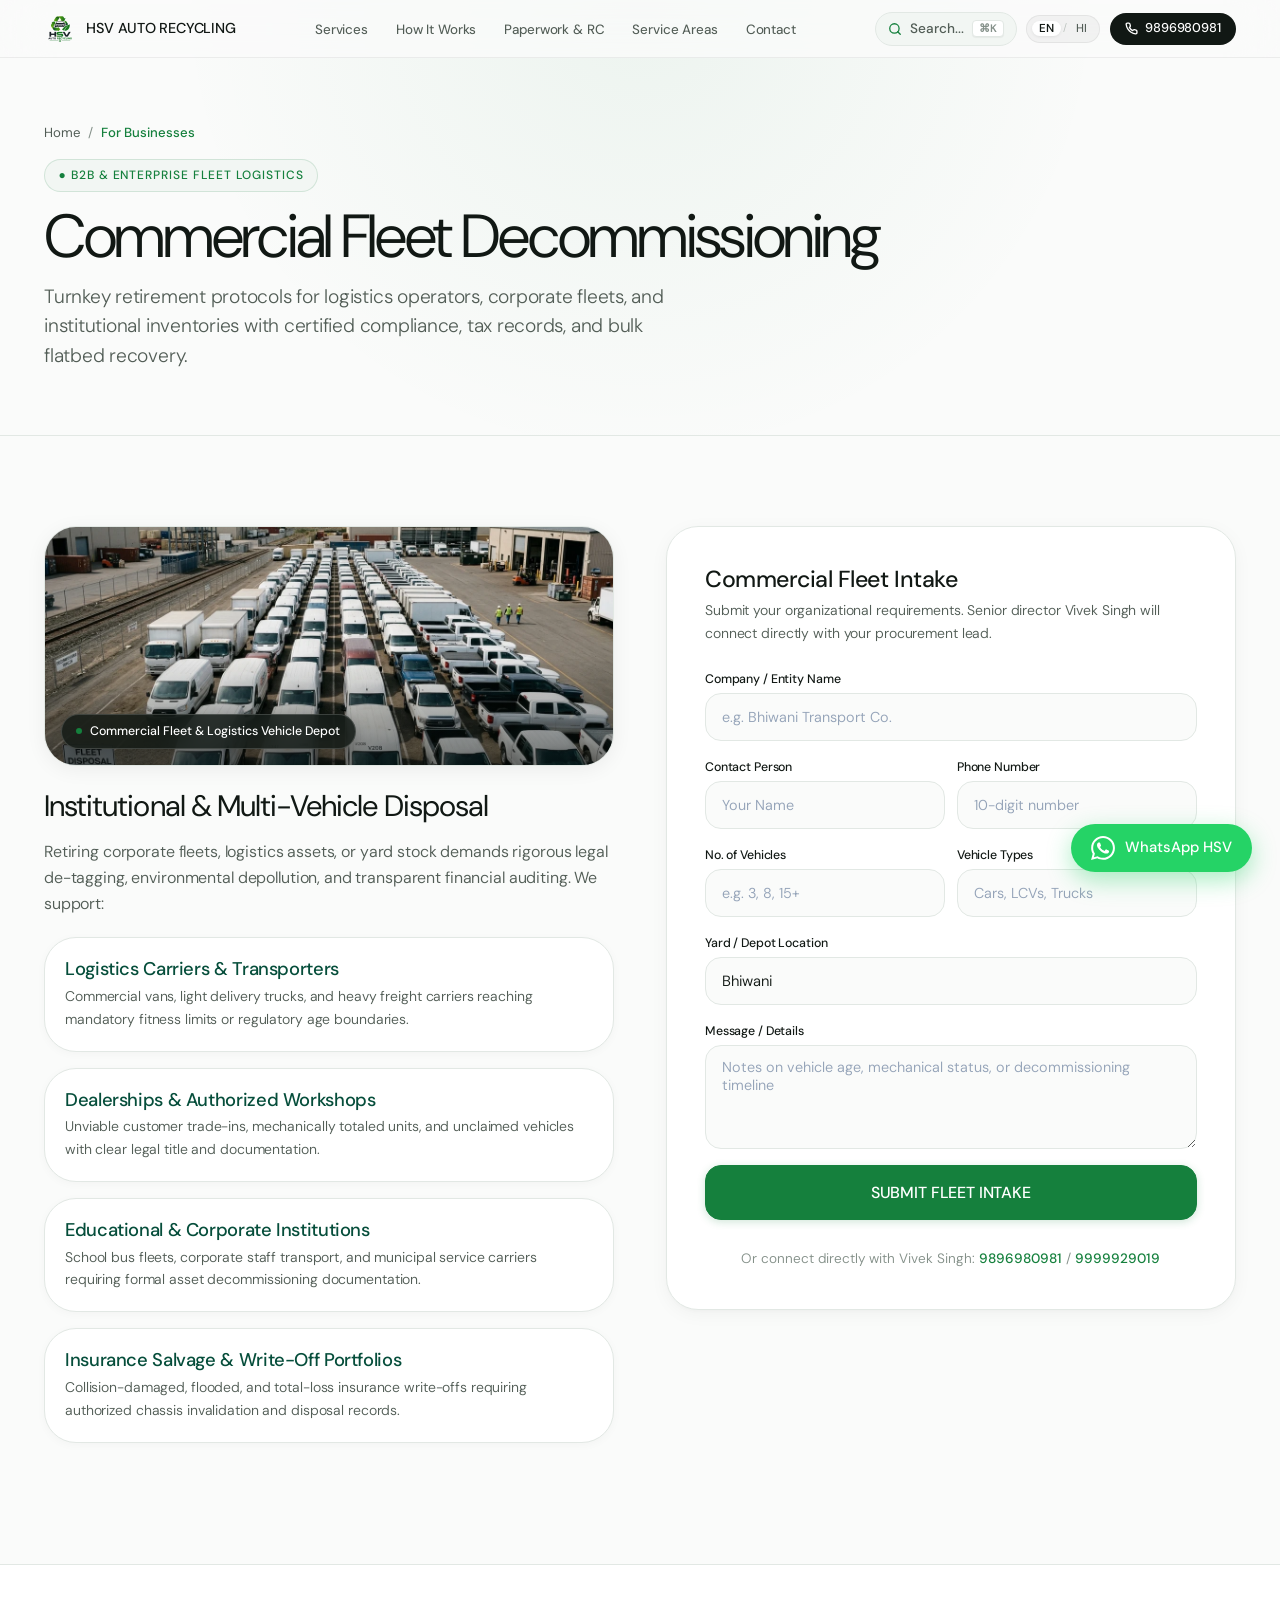
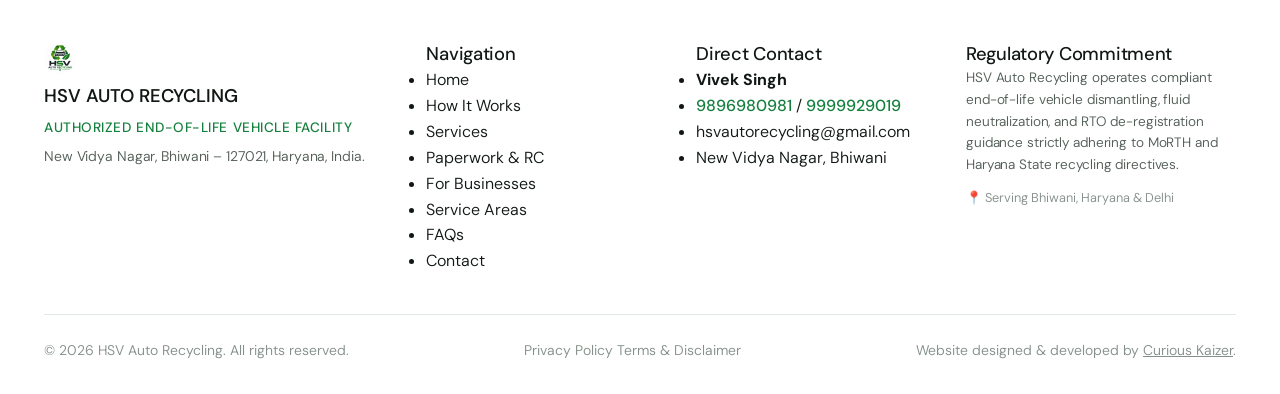
==== commit 13093704: "feat: integrate Delhi coverage across service corridors, pages, and metadata; fix CSS linter warning" ====
--- a/business.html
+++ b/business.html
@@ -6,7 +6,7 @@
   <title>Business & Bulk Vehicle Disposal in Bhiwani, Haryana & Delhi | HSV Auto Recycling</title>
   <meta name="description" content="Corporate, transporter, dealer and fleet vehicle disposal enquiries with HSV Auto Recycling in Bhiwani, Haryana & Delhi. Coordinated pickup, valuation and paperwork.">
   <link rel="canonical" href="https://hsvautorecycling.com/business.html">
-  <meta property="og:title" content="Business & Bulk Vehicle Scrapping | HSV Auto Recycling">
+  <meta property="og:title" content="Business & Bulk Vehicle Scrapping | Bhiwani, Haryana & Delhi | HSV Auto Recycling">
   <meta property="og:description" content="Commercial fleet, transporter and bulk vehicle recycling coordination in Delhi, Bhiwani, and Haryana.">
   <meta property="og:image" content="assets/images/og-image.jpg">
   <link rel="icon" type="image/png" href="assets/images/favicon.png">
@@ -277,9 +277,12 @@
         </div>
         <div>
           <h4 class="footer-col-title">Regulatory Commitment</h4>
-          <p style="font-size: 0.85rem; color: var(--color-text-muted); line-height: 1.6;">
+          <p style="font-size: 0.85rem; color: var(--color-text-muted); line-height: 1.6; margin-bottom: 0.75rem;">
             HSV Auto Recycling operates compliant end-of-life vehicle dismantling, fluid neutralization, and RTO de-registration guidance strictly adhering to MoRTH and Haryana State recycling directives.
           </p>
+          <div style="font-size: 0.8rem; color: var(--text-tertiary);">
+            📍 Serving Bhiwani, Haryana &amp; Delhi
+          </div>
         </div>
       </div>
       <div class="footer-bottom-bar">
--- a/assets/css/style.css
+++ b/assets/css/style.css
@@ -2,7 +2,7 @@
 
 /* ==========================================================================
    HSV AUTO RECYCLING — PREMIUM APPLE-INSPIRED DESIGN SYSTEM
-   Bhiwani, Haryana, India
+   Bhiwani, Haryana & Delhi, India
    Swiss Typography • Bento Grid Architecture • Controlled Cinematic Motion
    Strict Font Family: Apple San Francisco (-apple-system / SF Pro) & DM Sans
    ========================================================================== */
@@ -277,6 +277,7 @@
 .text-gradient-green {
   background: linear-gradient(135deg, var(--color-primary) 0%, var(--color-primary-light) 100%);
   -webkit-background-clip: text;
+  background-clip: text;
   -webkit-text-fill-color: transparent;
   display: inline-block;
   font-weight: inherit;
@@ -2556,6 +2557,7 @@
     margin-bottom: 0.5rem !important;
     display: -webkit-box;
     -webkit-line-clamp: 2;
+    line-clamp: 2;
     -webkit-box-orient: vertical;
     overflow: hidden;
   }
@@ -2669,6 +2671,7 @@
     line-height: 1.35 !important;
     display: -webkit-box;
     -webkit-line-clamp: 2;
+    line-clamp: 2;
     -webkit-box-orient: vertical;
     overflow: hidden;
   }
